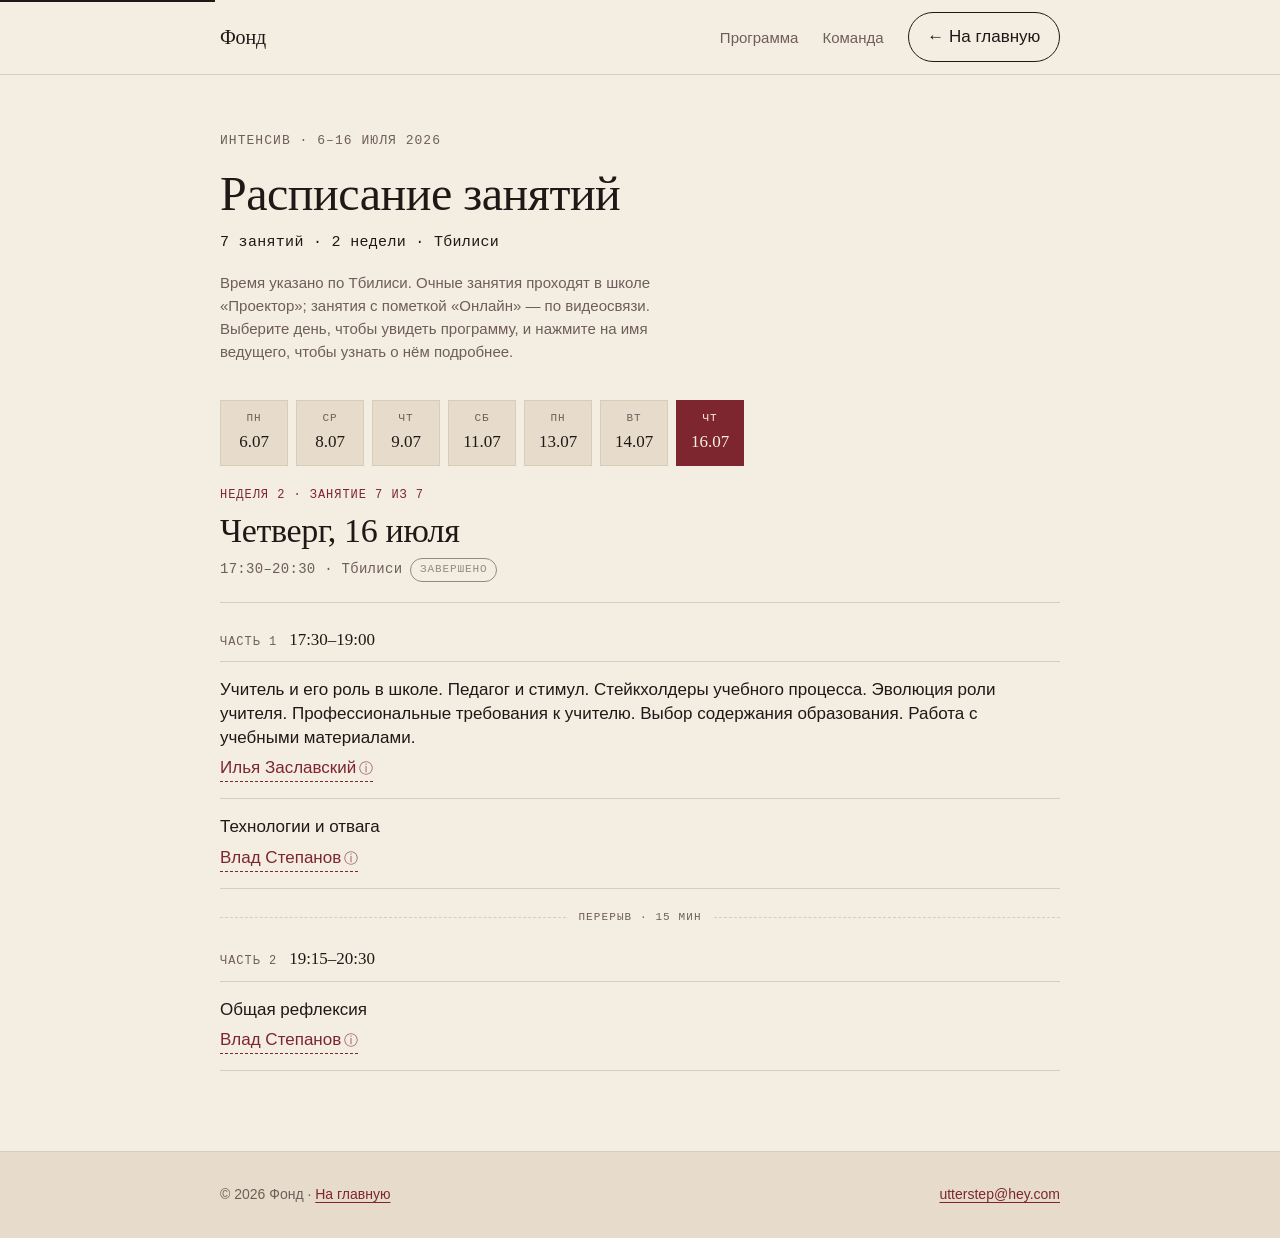
==== schedule/index.html @ 1852001b "Add /schedule route with mobile-friendly intensive timetable Adapts the source spreadsheet into a /s" ====
<!DOCTYPE html>
<html lang="ru">
<head>
  <meta charset="UTF-8">
  <meta name="viewport" content="width=device-width, initial-scale=1.0">
  <title>Расписание интенсива · Тбилиси · 2026</title>
  <meta name="description" content="Расписание методического интенсива для учителей: 7 занятий, 6–16 июля 2026, Тбилиси. Время по Тбилиси.">
  <meta name="robots" content="noindex, follow">
  <link rel="canonical" href="https://example.com/schedule/">

  <!-- Bump ?v=… when styles.css changes, to defeat browser cache -->
  <link rel="stylesheet" href="../styles.css?v=2026-06-05-1">

  <style>
    /* ---- Schedule page (scoped) ---- */
    .sched-hero {
      padding: clamp(2.25rem, 6vw, 3.5rem) 0 clamp(1.5rem, 4vw, 2rem);
    }
    .sched-hero__title {
      font-size: clamp(2rem, 1.5rem + 2vw, 3rem);
      line-height: 1.08;
      margin: 0.5rem 0 0.75rem;
    }
    .sched-hero__sub {
      font-family: var(--font-mono);
      font-size: 0.9375rem;
      letter-spacing: 0.02em;
      color: var(--ink);
      margin: 0 0 1rem;
    }
    .sched-hero__note {
      font-size: 0.9375rem;
      color: var(--ink-muted);
      max-width: 60ch;
      line-height: 1.55;
      margin: 0;
    }

    .schedule { padding-bottom: clamp(3rem, 8vw, 5rem); }

    /* Hidden radios drive the tabs/panels with zero JS */
    .day-radio {
      position: absolute;
      width: 1px; height: 1px;
      opacity: 0;
      pointer-events: none;
    }

    /* Day navigation (horizontally scrollable on mobile) */
    .day-nav {
      display: flex;
      gap: 0.5rem;
      overflow-x: auto;
      scroll-snap-type: x proximity;
      -webkit-overflow-scrolling: touch;
      padding: 0.25rem 0 1.25rem;
      margin: 0 calc(-1 * var(--side-pad));
      padding-left: var(--side-pad);
      padding-right: var(--side-pad);
      scrollbar-width: thin;
    }
    .day-tab {
      flex: 0 0 auto;
      scroll-snap-align: start;
      display: flex;
      flex-direction: column;
      align-items: center;
      gap: 0.1rem;
      min-width: 4.25rem;
      padding: 0.6rem 0.75rem;
      background: var(--bg-alt);
      border: 1px solid var(--rule);
      cursor: pointer;
      user-select: none;
      transition: background 0.15s ease, border-color 0.15s ease, color 0.15s ease;
    }
    .day-tab__dow {
      font-family: var(--font-mono);
      font-size: 0.6875rem;
      text-transform: uppercase;
      letter-spacing: 0.08em;
      color: var(--ink-muted);
    }
    .day-tab__date {
      font-family: var(--font-serif);
      font-size: 1.0625rem;
      font-weight: 500;
      color: var(--ink);
    }
    .day-tab:hover { border-color: var(--accent); }
    #day-0:checked ~ .day-nav .day-tab[for="day-0"],
    #day-1:checked ~ .day-nav .day-tab[for="day-1"],
    #day-2:checked ~ .day-nav .day-tab[for="day-2"],
    #day-3:checked ~ .day-nav .day-tab[for="day-3"],
    #day-4:checked ~ .day-nav .day-tab[for="day-4"],
    #day-5:checked ~ .day-nav .day-tab[for="day-5"],
    #day-6:checked ~ .day-nav .day-tab[for="day-6"] {
      background: var(--accent);
      border-color: var(--accent);
    }

    #day-0:checked ~ .day-nav .day-tab[for="day-0"] .day-tab__dow,
    #day-0:checked ~ .day-nav .day-tab[for="day-0"] .day-tab__date,
    #day-1:checked ~ .day-nav .day-tab[for="day-1"] .day-tab__dow,
    #day-1:checked ~ .day-nav .day-tab[for="day-1"] .day-tab__date,
    #day-2:checked ~ .day-nav .day-tab[for="day-2"] .day-tab__dow,
    #day-2:checked ~ .day-nav .day-tab[for="day-2"] .day-tab__date,
    #day-3:checked ~ .day-nav .day-tab[for="day-3"] .day-tab__dow,
    #day-3:checked ~ .day-nav .day-tab[for="day-3"] .day-tab__date,
    #day-4:checked ~ .day-nav .day-tab[for="day-4"] .day-tab__dow,
    #day-4:checked ~ .day-nav .day-tab[for="day-4"] .day-tab__date,
    #day-5:checked ~ .day-nav .day-tab[for="day-5"] .day-tab__dow,
    #day-5:checked ~ .day-nav .day-tab[for="day-5"] .day-tab__date,
    #day-6:checked ~ .day-nav .day-tab[for="day-6"] .day-tab__dow,
    #day-6:checked ~ .day-nav .day-tab[for="day-6"] .day-tab__date {
      color: var(--on-accent);
    }
    #day-0:focus-visible ~ .day-nav .day-tab[for="day-0"],
    #day-1:focus-visible ~ .day-nav .day-tab[for="day-1"],
    #day-2:focus-visible ~ .day-nav .day-tab[for="day-2"],
    #day-3:focus-visible ~ .day-nav .day-tab[for="day-3"],
    #day-4:focus-visible ~ .day-nav .day-tab[for="day-4"],
    #day-5:focus-visible ~ .day-nav .day-tab[for="day-5"],
    #day-6:focus-visible ~ .day-nav .day-tab[for="day-6"] {
      outline: 2px solid var(--accent);
      outline-offset: 2px;
    }

    /* Day panels */
    .day { display: none; }
    #day-0:checked ~ .day-panels .day[data-day="0"] { display: block; }
    #day-1:checked ~ .day-panels .day[data-day="1"] { display: block; }
    #day-2:checked ~ .day-panels .day[data-day="2"] { display: block; }
    #day-3:checked ~ .day-panels .day[data-day="3"] { display: block; }
    #day-4:checked ~ .day-panels .day[data-day="4"] { display: block; }
    #day-5:checked ~ .day-panels .day[data-day="5"] { display: block; }
    #day-6:checked ~ .day-panels .day[data-day="6"] { display: block; }

    .day__head {
      padding-bottom: 1.25rem;
      margin-bottom: 1.5rem;
      border-bottom: 1px solid var(--rule);
    }
    .day__kicker {
      font-family: var(--font-mono);
      font-size: 0.75rem;
      text-transform: uppercase;
      letter-spacing: 0.08em;
      color: var(--accent);
      margin: 0 0 0.4rem;
    }
    .day__title {
      font-size: clamp(1.5rem, 1.2rem + 1.4vw, 2.125rem);
      line-height: 1.15;
      margin: 0 0 0.5rem;
    }
    .day__window {
      font-family: var(--font-mono);
      font-size: 0.875rem;
      letter-spacing: 0.02em;
      color: var(--ink-muted);
      margin: 0;
      display: flex;
      align-items: center;
      flex-wrap: wrap;
      gap: 0.5rem;
    }
    .day__status {
      font-family: var(--font-mono);
      font-size: 0.6875rem;
      text-transform: uppercase;
      letter-spacing: 0.08em;
      padding: 0.15rem 0.55rem;
      border-radius: 999px;
      border: 1px solid currentColor;
    }
    .day__status.is-today { color: var(--accent); background: var(--accent-soft); border-color: transparent; }
    .day__status.is-upcoming { color: var(--ink-muted); }
    .day__status.is-past { color: var(--ink-muted); opacity: 0.7; }

    /* Pairs + sessions */
    .pair { margin: 0; }
    .pair__head {
      display: flex;
      align-items: baseline;
      gap: 0.75rem;
      margin: 0 0 0.5rem;
    }
    .pair__label {
      font-family: var(--font-mono);
      font-size: 0.75rem;
      text-transform: uppercase;
      letter-spacing: 0.08em;
      color: var(--ink-muted);
    }
    .pair__time {
      font-family: var(--font-serif);
      font-size: 1.0625rem;
      font-weight: 500;
      color: var(--ink);
    }
    .sessions {
      list-style: none;
      margin: 0;
      padding: 0;
      border-top: 1px solid var(--rule);
    }
    .session {
      margin: 0;
      padding: 1rem 0;
      border-bottom: 1px solid var(--rule);
    }
    .session__title {
      margin: 0 0 0.35rem;
      font-size: 1.0625rem;
      line-height: 1.4;
      color: var(--ink);
    }
    .session__by { margin: 0; }

    .tag {
      display: inline-block;
      vertical-align: middle;
      font-family: var(--font-mono);
      font-size: 0.625rem;
      text-transform: uppercase;
      letter-spacing: 0.08em;
      padding: 0.1rem 0.45rem;
      margin-left: 0.25rem;
      border-radius: 999px;
      white-space: nowrap;
    }
    .tag--online { background: var(--accent); color: var(--on-accent); }
    .tag--cont { background: var(--bg-deep); color: var(--ink); }

    .pair-break {
      display: flex;
      align-items: center;
      gap: 0.75rem;
      margin: 1.25rem 0;
      font-family: var(--font-mono);
      font-size: 0.6875rem;
      text-transform: uppercase;
      letter-spacing: 0.1em;
      color: var(--ink-muted);
    }
    .pair-break::before, .pair-break::after {
      content: "";
      flex: 1;
      border-top: 1px dashed var(--rule);
    }

    /* Speaker button -> popover */
    .speaker {
      font: inherit;
      background: none;
      border: 0;
      padding: 0;
      margin: 0;
      cursor: pointer;
      color: var(--accent);
      font-weight: 500;
      border-bottom: 1px dashed currentColor;
      transition: color 0.15s ease;
    }
    .speaker::after {
      content: "ⓘ";
      font-size: 0.8em;
      margin-left: 0.2em;
      opacity: 0.75;
      border: 0;
    }
    .speaker:hover, .speaker:focus-visible { color: var(--accent-hover); }

    /* Popover (native, works without JS) */
    .popover {
      width: min(92vw, 23rem);
      max-height: 80vh;
      overflow: auto;
      margin: auto;
      padding: 1.75rem 1.5rem 1.5rem;
      background: var(--bg);
      color: var(--ink);
      border: 1px solid var(--rule);
      box-shadow: 0 24px 64px rgba(31, 24, 22, 0.28);
    }
    .popover::backdrop {
      background: rgba(31, 24, 22, 0.45);
      -webkit-backdrop-filter: blur(2px);
      backdrop-filter: blur(2px);
    }
    .popover__close {
      position: absolute;
      top: 0.5rem;
      right: 0.6rem;
      background: none;
      border: 0;
      font-size: 1.5rem;
      line-height: 1;
      color: var(--ink-muted);
      cursor: pointer;
      padding: 0.25rem 0.4rem;
    }
    .popover__close:hover, .popover__close:focus-visible { color: var(--ink); }
    .popover { position: fixed; }
    .popover__name {
      font-family: var(--font-serif);
      font-size: 1.375rem;
      font-weight: 500;
      letter-spacing: -0.01em;
      margin: 0 0 0.25rem;
      padding-right: 1.5rem;
    }
    .popover__role {
      font-family: var(--font-mono);
      font-size: 0.6875rem;
      text-transform: uppercase;
      letter-spacing: 0.08em;
      color: var(--accent);
      margin: 0 0 0.75rem;
    }
    .popover__bio {
      font-size: 0.9375rem;
      line-height: 1.55;
      color: var(--ink-muted);
      margin: 0;
    }
    .popover__link { margin: 0.75rem 0 0; }

    @media (prefers-reduced-motion: no-preference) {
      .popover:popover-open { animation: pop-in 0.16s ease; }
      @keyframes pop-in { from { opacity: 0; transform: translateY(6px); } to { opacity: 1; transform: none; } }
    }

    @media (max-width: 720px) {
      .session__title { font-size: 1rem; }
    }
  </style>
</head>
<body>
  <a class="skip-link" href="#main">Перейти к содержанию</a>

  <header class="site-header" id="top">
    <div class="container site-header__inner">
      <!-- TODO: replace "Фонд" with the real fund name -->
      <a class="brand" href="../" aria-label="На главную">Фонд</a>
      <nav class="site-nav" aria-label="Навигация">
        <a class="site-nav__link" href="../#program">Программа</a>
        <a class="site-nav__link" href="../#team">Команда</a>
        <a class="btn btn--ghost" href="../">← На главную</a>
      </nav>
    </div>
  </header>

  <main id="main">
    <div class="container">
      <section class="sched-hero" aria-labelledby="sched-title">
        <p class="section-label">Интенсив · 6–16 июля 2026</p>
        <h1 class="sched-hero__title" id="sched-title">Расписание занятий</h1>
        <p class="sched-hero__sub">7 занятий · 2 недели · Тбилиси</p>
        <p class="sched-hero__note">
          Время указано по&nbsp;Тбилиси. Очные занятия проходят в&nbsp;школе «Проектор»;
          занятия с&nbsp;пометкой «Онлайн» — по&nbsp;видеосвязи. Выберите день, чтобы увидеть программу,
          и&nbsp;нажмите на&nbsp;имя ведущего, чтобы узнать о&nbsp;нём подробнее.
        </p>
      </section>

      <div class="schedule">
      <input class="day-radio" type="radio" name="day" id="day-0" checked>
      <input class="day-radio" type="radio" name="day" id="day-1">
      <input class="day-radio" type="radio" name="day" id="day-2">
      <input class="day-radio" type="radio" name="day" id="day-3">
      <input class="day-radio" type="radio" name="day" id="day-4">
      <input class="day-radio" type="radio" name="day" id="day-5">
      <input class="day-radio" type="radio" name="day" id="day-6">

        <nav class="day-nav" aria-label="Дни занятий">
        <label class="day-tab" for="day-0"><span class="day-tab__dow">Пн</span><span class="day-tab__date">6.07</span></label>
        <label class="day-tab" for="day-1"><span class="day-tab__dow">Ср</span><span class="day-tab__date">8.07</span></label>
        <label class="day-tab" for="day-2"><span class="day-tab__dow">Чт</span><span class="day-tab__date">9.07</span></label>
        <label class="day-tab" for="day-3"><span class="day-tab__dow">Сб</span><span class="day-tab__date">11.07</span></label>
        <label class="day-tab" for="day-4"><span class="day-tab__dow">Пн</span><span class="day-tab__date">13.07</span></label>
        <label class="day-tab" for="day-5"><span class="day-tab__dow">Вт</span><span class="day-tab__date">14.07</span></label>
        <label class="day-tab" for="day-6"><span class="day-tab__dow">Чт</span><span class="day-tab__date">16.07</span></label>
        </nav>

        <div class="day-panels">
    <article class="day" data-day="0" aria-labelledby="day-0-title">
      <header class="day__head">
        <p class="day__kicker">Неделя 1 · Занятие 1 из 7</p>
        <h2 class="day__title" id="day-0-title">Понедельник, 6 июля</h2>
        <p class="day__window">17:30–20:30 · Тбилиси <span class="day__status" hidden></span></p>
      </header>
      <div class="pair">
        <p class="pair__head"><span class="pair__label">Часть 1</span><span class="pair__time">17:30–19:00</span></p>
        <ul class="sessions">
          <li class="session">
            <p class="session__title">Вводное занятие. Цели курса, знакомство с участниками</p>
            <p class="session__by"><button class="speaker" type="button" popovertarget="spk-vlad" aria-label="Подробнее: Влад Степанов">Влад Степанов</button></p>
          </li>
          <li class="session">
            <p class="session__title">Школа как общественный институт. Роль школы в общественном устройстве. Краткая история школьного образования. Гуманистические и негуманистические подходы к организации образования.</p>
            <p class="session__by"><button class="speaker" type="button" popovertarget="spk-ilya" aria-label="Подробнее: Илья Заславский">Илья Заславский</button></p>
          </li>
        </ul>
      </div>
      <p class="pair-break"><span>Перерыв · 15 мин</span></p>
      <div class="pair">
        <p class="pair__head"><span class="pair__label">Часть 2</span><span class="pair__time">19:15–20:30</span></p>
        <ul class="sessions">
          <li class="session">
            <p class="session__title">Школа как общественный институт <span class="tag tag--cont">продолжение</span></p>
            <p class="session__by"><button class="speaker" type="button" popovertarget="spk-ilya" aria-label="Подробнее: Илья Заславский">Илья Заславский</button></p>
          </li>
          <li class="session">
            <p class="session__title">Оффлайн-общение, более плотное знакомство участников между собой</p>
            <p class="session__by"><button class="speaker" type="button" popovertarget="spk-anton" aria-label="Подробнее: Антон Захаров">Антон Захаров</button></p>
          </li>
        </ul>
      </div>
    </article>
    <article class="day" data-day="1" aria-labelledby="day-1-title">
      <header class="day__head">
        <p class="day__kicker">Неделя 1 · Занятие 2 из 7</p>
        <h2 class="day__title" id="day-1-title">Среда, 8 июля</h2>
        <p class="day__window">17:30–20:30 · Тбилиси <span class="day__status" hidden></span></p>
      </header>
      <div class="pair">
        <p class="pair__head"><span class="pair__label">Часть 1</span><span class="pair__time">17:30–19:00</span></p>
        <ul class="sessions">
          <li class="session">
            <p class="session__title">Математика. Исследование, часть 1 <span class="tag tag--online">Онлайн</span></p>
            <p class="session__by"><button class="speaker" type="button" popovertarget="spk-yura" aria-label="Подробнее: Юрий Подкопаев">Юрий Подкопаев</button></p>
          </li>
          <li class="session">
            <p class="session__title">Математика. Исследование, часть 2 <span class="tag tag--online">Онлайн</span></p>
            <p class="session__by"><button class="speaker" type="button" popovertarget="spk-yura" aria-label="Подробнее: Юрий Подкопаев">Юрий Подкопаев</button></p>
          </li>
        </ul>
      </div>
      <p class="pair-break"><span>Перерыв · 15 мин</span></p>
      <div class="pair">
        <p class="pair__head"><span class="pair__label">Часть 2</span><span class="pair__time">19:15–20:30</span></p>
        <ul class="sessions">
          <li class="session">
            <p class="session__title">Математика. Рефлексия и обсуждение <span class="tag tag--online">Онлайн</span></p>
            <p class="session__by"><button class="speaker" type="button" popovertarget="spk-yura" aria-label="Подробнее: Юрий Подкопаев">Юрий Подкопаев</button></p>
          </li>
        </ul>
      </div>
    </article>
    <article class="day" data-day="2" aria-labelledby="day-2-title">
      <header class="day__head">
        <p class="day__kicker">Неделя 1 · Занятие 3 из 7</p>
        <h2 class="day__title" id="day-2-title">Четверг, 9 июля</h2>
        <p class="day__window">17:30–20:30 · Тбилиси <span class="day__status" hidden></span></p>
      </header>
      <div class="pair">
        <p class="pair__head"><span class="pair__label">Часть 1</span><span class="pair__time">17:30–19:00</span></p>
        <ul class="sessions">
          <li class="session">
            <p class="session__title">Биология. Исследование</p>
            <p class="session__by"><button class="speaker" type="button" popovertarget="spk-anton" aria-label="Подробнее: Антон Захаров">Антон Захаров</button></p>
          </li>
        </ul>
      </div>
      <p class="pair-break"><span>Перерыв · 15 мин</span></p>
      <div class="pair">
        <p class="pair__head"><span class="pair__label">Часть 2</span><span class="pair__time">19:15–20:30</span></p>
        <ul class="sessions">
          <li class="session">
            <p class="session__title">Биология. Рефлексия и обсуждение</p>
            <p class="session__by"><button class="speaker" type="button" popovertarget="spk-anton" aria-label="Подробнее: Антон Захаров">Антон Захаров</button></p>
          </li>
        </ul>
      </div>
    </article>
    <article class="day" data-day="3" aria-labelledby="day-3-title">
      <header class="day__head">
        <p class="day__kicker">Неделя 1 · Занятие 4 из 7</p>
        <h2 class="day__title" id="day-3-title">Суббота, 11 июля</h2>
        <p class="day__window">12:30–15:00 · Тбилиси <span class="day__status" hidden></span></p>
      </header>
      <div class="pair">
        <p class="pair__head"><span class="pair__label">Часть 1</span><span class="pair__time">12:30–14:00</span></p>
        <ul class="sessions">
          <li class="session">
            <p class="session__title">Лингвистика. Исследование</p>
            <p class="session__by"><button class="speaker" type="button" popovertarget="spk-boris" aria-label="Подробнее: Борис Иомдин">Борис Иомдин</button></p>
          </li>
        </ul>
      </div>
      <p class="pair-break"><span>Перерыв · 15 мин</span></p>
      <div class="pair">
        <p class="pair__head"><span class="pair__label">Часть 2</span><span class="pair__time">14:15–15:00</span></p>
        <ul class="sessions">
          <li class="session">
            <p class="session__title">Лингвистика. Рефлексия и обсуждение</p>
            <p class="session__by"><button class="speaker" type="button" popovertarget="spk-boris" aria-label="Подробнее: Борис Иомдин">Борис Иомдин</button></p>
          </li>
        </ul>
      </div>
    </article>
    <article class="day" data-day="4" aria-labelledby="day-4-title">
      <header class="day__head">
        <p class="day__kicker">Неделя 2 · Занятие 5 из 7</p>
        <h2 class="day__title" id="day-4-title">Понедельник, 13 июля</h2>
        <p class="day__window">17:30–20:30 · Тбилиси <span class="day__status" hidden></span></p>
      </header>
      <div class="pair">
        <p class="pair__head"><span class="pair__label">Часть 1</span><span class="pair__time">17:30–19:00</span></p>
        <ul class="sessions">
          <li class="session">
            <p class="session__title">Ученик как субъект учебного процесса. Субъект-субъектный подход к обучению. Современные вызовы школьного образования. Учебная деятельность.</p>
            <p class="session__by"><button class="speaker" type="button" popovertarget="spk-ilya" aria-label="Подробнее: Илья Заславский">Илья Заславский</button></p>
          </li>
          <li class="session">
            <p class="session__title">Психологический аспект организации исследовательской деятельности. Психологические особенности учащихся 8–12 лет</p>
            <p class="session__by"><button class="speaker" type="button" popovertarget="spk-anton" aria-label="Подробнее: Антон Захаров">Антон Захаров</button></p>
          </li>
        </ul>
      </div>
      <p class="pair-break"><span>Перерыв · 15 мин</span></p>
      <div class="pair">
        <p class="pair__head"><span class="pair__label">Часть 2</span><span class="pair__time">19:15–20:30</span></p>
        <ul class="sessions">
          <li class="session">
            <p class="session__title">Психологический аспект исследовательской деятельности <span class="tag tag--cont">продолжение</span></p>
            <p class="session__by"><button class="speaker" type="button" popovertarget="spk-anton" aria-label="Подробнее: Антон Захаров">Антон Захаров</button></p>
          </li>
        </ul>
      </div>
    </article>
    <article class="day" data-day="5" aria-labelledby="day-5-title">
      <header class="day__head">
        <p class="day__kicker">Неделя 2 · Занятие 6 из 7</p>
        <h2 class="day__title" id="day-5-title">Вторник, 14 июля</h2>
        <p class="day__window">17:30–20:30 · Тбилиси <span class="day__status" hidden></span></p>
      </header>
      <div class="pair">
        <p class="pair__head"><span class="pair__label">Часть 1</span><span class="pair__time">17:30–19:00</span></p>
        <ul class="sessions">
          <li class="session">
            <p class="session__title">Исследовательские математические задачи (и не только) <span class="tag tag--online">Онлайн</span></p>
            <p class="session__by"><button class="speaker" type="button" popovertarget="spk-yura" aria-label="Подробнее: Юрий Подкопаев">Юрий Подкопаев</button></p>
          </li>
        </ul>
      </div>
      <p class="pair-break"><span>Перерыв · 15 мин</span></p>
      <div class="pair">
        <p class="pair__head"><span class="pair__label">Часть 2</span><span class="pair__time">19:15–20:30</span></p>
        <ul class="sessions">
          <li class="session">
            <p class="session__title">Исследовательские математические задачи <span class="tag tag--online">Онлайн</span><span class="tag tag--cont">продолжение</span></p>
            <p class="session__by"><button class="speaker" type="button" popovertarget="spk-yura" aria-label="Подробнее: Юрий Подкопаев">Юрий Подкопаев</button></p>
          </li>
        </ul>
      </div>
    </article>
    <article class="day" data-day="6" aria-labelledby="day-6-title">
      <header class="day__head">
        <p class="day__kicker">Неделя 2 · Занятие 7 из 7</p>
        <h2 class="day__title" id="day-6-title">Четверг, 16 июля</h2>
        <p class="day__window">17:30–20:30 · Тбилиси <span class="day__status" hidden></span></p>
      </header>
      <div class="pair">
        <p class="pair__head"><span class="pair__label">Часть 1</span><span class="pair__time">17:30–19:00</span></p>
        <ul class="sessions">
          <li class="session">
            <p class="session__title">Учитель и его роль в школе. Педагог и стимул. Стейкхолдеры учебного процесса. Эволюция роли учителя. Профессиональные требования к учителю. Выбор содержания образования. Работа с учебными материалами.</p>
            <p class="session__by"><button class="speaker" type="button" popovertarget="spk-ilya" aria-label="Подробнее: Илья Заславский">Илья Заславский</button></p>
          </li>
          <li class="session">
            <p class="session__title">Технологии и отвага</p>
            <p class="session__by"><button class="speaker" type="button" popovertarget="spk-vlad" aria-label="Подробнее: Влад Степанов">Влад Степанов</button></p>
          </li>
        </ul>
      </div>
      <p class="pair-break"><span>Перерыв · 15 мин</span></p>
      <div class="pair">
        <p class="pair__head"><span class="pair__label">Часть 2</span><span class="pair__time">19:15–20:30</span></p>
        <ul class="sessions">
          <li class="session">
            <p class="session__title">Общая рефлексия</p>
            <p class="session__by"><button class="speaker" type="button" popovertarget="spk-vlad" aria-label="Подробнее: Влад Степанов">Влад Степанов</button></p>
          </li>
        </ul>
      </div>
    </article>
        </div>
      </div>
    </div>
  </main>

  <!-- Speaker popovers -->
    <div id="spk-vlad" class="popover" popover>
      <button class="popover__close" type="button" popovertarget="spk-vlad" popovertargetaction="hide" aria-label="Закрыть">×</button>
      <p class="popover__name">Влад Степанов</p>
        <p class="popover__role">Руководитель фонда</p>
      <p class="popover__bio">Бывший руководитель «Информатики» от Яндекса, CEO Gradarius. 13+&nbsp;лет в&nbsp;EdTech на&nbsp;рынках России, СНГ и&nbsp;США.</p>
        <p class="popover__link"><a class="link" href="https://www.linkedin.com/in/utterstep/" target="_blank" rel="noopener">LinkedIn ↗</a></p>
    </div>
    <div id="spk-ilya" class="popover" popover>
      <button class="popover__close" type="button" popovertarget="spk-ilya" popovertargetaction="hide" aria-label="Закрыть">×</button>
      <p class="popover__name">Илья Заславский</p>
        <p class="popover__role">История · геймификация</p>
      <p class="popover__bio">Учитель истории, специалист по&nbsp;геймификации. В&nbsp;прошлом — эксперт по&nbsp;геймификации образования Института образования НИУ&nbsp;ВШЭ.</p>
    </div>
    <div id="spk-anton" class="popover" popover>
      <button class="popover__close" type="button" popovertarget="spk-anton" popovertargetaction="hide" aria-label="Закрыть">×</button>
      <p class="popover__name">Антон Захаров</p>
        <p class="popover__role">Биология · «Проектор»</p>
      <p class="popover__bio">Академический директор <a class="link" href="https://www.projector-school.ge/" target="_blank" rel="noopener">школы «Проектор»</a>. Физиолог поведения, популяризатор науки.</p>
    </div>
    <div id="spk-boris" class="popover" popover>
      <button class="popover__close" type="button" popovertarget="spk-boris" popovertargetaction="hide" aria-label="Закрыть">×</button>
      <p class="popover__name">Борис Иомдин</p>
        <p class="popover__role">Лингвистика</p>
      <p class="popover__bio">Лингвист. Автор курсов для детей и&nbsp;взрослых. Соавтор словарей, научных и&nbsp;популярных книг о&nbsp;языке и&nbsp;бестселлера «<span class="nowrap">36 подсвечников</span>. Шарады, шляпа и&nbsp;другие игры со&nbsp;словами».</p>
    </div>
    <div id="spk-yura" class="popover" popover>
      <button class="popover__close" type="button" popovertarget="spk-yura" popovertargetaction="hide" aria-label="Закрыть">×</button>
      <p class="popover__name">Юрий Подкопаев</p>
        <p class="popover__role">Математика</p>
      <p class="popover__bio">Автор и&nbsp;ведущий курсов по&nbsp;математике. Ранее — заместитель директора «Новой школы», лидер STEM-кафедры школы «Диалог».</p>
    </div>

  <footer class="site-footer">
    <div class="container site-footer__inner">
      <!-- TODO: replace "Фонд" with the real fund name -->
      <p>© 2026 Фонд · <a class="link" href="../">На главную</a></p>
      <p><a class="link" href="mailto:utterstep@hey.com">utterstep@hey.com</a></p>
    </div>
  </footer>

  <script>
    (function () {
      var DAYS = [
      { idx: 0, iso: "2026-07-06" },
      { idx: 1, iso: "2026-07-08" },
      { idx: 2, iso: "2026-07-09" },
      { idx: 3, iso: "2026-07-11" },
      { idx: 4, iso: "2026-07-13" },
      { idx: 5, iso: "2026-07-14" },
      { idx: 6, iso: "2026-07-16" }
      ];
      function todayISO() {
        var d = new Date();
        var p = function (n) { return (n < 10 ? "0" : "") + n; };
        return d.getFullYear() + "-" + p(d.getMonth() + 1) + "-" + p(d.getDate());
      }
      var today = todayISO();

      // Focus the current day, the next upcoming one, or (after the programme) the last.
      var focus = null;
      for (var i = 0; i < DAYS.length; i++) {
        if (DAYS[i].iso >= today) { focus = DAYS[i]; break; }
      }
      if (!focus) focus = DAYS[DAYS.length - 1];

      var radio = document.getElementById("day-" + focus.idx);
      if (radio) radio.checked = true;

      // Per-day status badge.
      DAYS.forEach(function (dd) {
        var panel = document.querySelector('.day[data-day="' + dd.idx + '"]');
        if (!panel) return;
        var badge = panel.querySelector(".day__status");
        if (!badge) return;
        var label, cls;
        if (dd.iso === today) { label = "Сегодня"; cls = "is-today"; }
        else if (dd.iso < today) { label = "Завершено"; cls = "is-past"; }
        else { label = "Скоро"; cls = "is-upcoming"; }
        badge.textContent = label;
        badge.className = "day__status " + cls;
        badge.hidden = false;
      });

      // Bring the active tab into view inside the horizontal scroller.
      var tab = document.querySelector('.day-tab[for="day-' + focus.idx + '"]');
      if (tab && tab.scrollIntoView) {
        try { tab.scrollIntoView({ inline: "center", block: "nearest" }); } catch (e) {}
      }
    })();
  </script>
</body>
</html>
---- styles.css ----
:root {
  --bg: #f4ede2;
  --bg-alt: #e7dccb;
  --bg-deep: #d4c2a4;
  --ink: #1f1816;
  --ink-muted: #6e5e5a;
  --accent: #7d2630;
  --accent-hover: #5d1923;
  --accent-soft: #ecd5c2;
  --rule: #d8cdb8;
  --shadow: 0 1px 0 rgba(31, 24, 22, 0.06);
  --on-accent: #f7efe1;
  --max-width: 920px;
  --side-pad: clamp(1.25rem, 5vw, 2.5rem);
  --radius: 0;

  --font-serif: "Charter", "Iowan Old Style", "Georgia", "Noto Serif", serif;
  --font-sans: -apple-system, BlinkMacSystemFont, "Segoe UI", "Inter", "Helvetica Neue", Arial, sans-serif;
  --font-mono: ui-monospace, "SF Mono", "JetBrains Mono", Menlo, Consolas, monospace;
}

*,
*::before,
*::after { box-sizing: border-box; }

html { -webkit-text-size-adjust: 100%; }

body {
  margin: 0;
  background: var(--bg);
  color: var(--ink);
  font-family: var(--font-sans);
  font-size: clamp(1rem, 0.95rem + 0.2vw, 1.0625rem);
  line-height: 1.55;
  -webkit-font-smoothing: antialiased;
  text-rendering: optimizeLegibility;
}

img, svg { max-width: 100%; display: block; }

a { color: inherit; }

h1, h2, h3 {
  font-family: var(--font-serif);
  font-weight: 500;
  letter-spacing: -0.01em;
  margin: 0;
  color: var(--ink);
}

p { margin: 0 0 1em; }
p:last-child { margin-bottom: 0; }

ul, ol { margin: 0 0 1em; padding-left: 1.25em; }
li { margin-bottom: 0.4em; }

strong { font-weight: 600; color: var(--ink); }

/* Skip link */
.skip-link {
  position: absolute;
  top: -40px;
  left: 0;
  background: var(--ink);
  color: var(--bg);
  padding: 0.5rem 1rem;
  text-decoration: none;
  z-index: 100;
}
.skip-link:focus { top: 0; }

/* Container */
.container {
  max-width: var(--max-width);
  margin: 0 auto;
  padding-left: var(--side-pad);
  padding-right: var(--side-pad);
}

/* Header */
.site-header {
  position: sticky;
  top: 0;
  z-index: 10;
  background: var(--bg);
  border-bottom: 1px solid var(--rule);
  backdrop-filter: saturate(180%) blur(8px);
  -webkit-backdrop-filter: saturate(180%) blur(8px);
}

.site-header__inner {
  display: flex;
  align-items: center;
  justify-content: space-between;
  gap: 1.5rem;
  min-height: 64px;
  padding-top: 0.75rem;
  padding-bottom: 0.75rem;
}

.brand {
  font-family: var(--font-serif);
  font-size: 1.25rem;
  font-weight: 500;
  letter-spacing: -0.01em;
  text-decoration: none;
  color: var(--ink);
}

.site-nav {
  display: flex;
  align-items: center;
  gap: 1.5rem;
}

.site-nav__link {
  text-decoration: none;
  color: var(--ink-muted);
  font-size: 0.9375rem;
  transition: color 0.15s ease;
}
.site-nav__link:hover,
.site-nav__link:focus-visible { color: var(--ink); }

.site-nav__cta { margin-left: 0.5rem; }

/* Buttons */
.btn {
  display: inline-flex;
  align-items: center;
  justify-content: center;
  gap: 0.4em;
  padding: 0.65em 1.1em;
  font: inherit;
  font-weight: 500;
  text-decoration: none;
  border: 1px solid transparent;
  border-radius: 999px;
  cursor: pointer;
  transition: background 0.15s ease, color 0.15s ease, border-color 0.15s ease, transform 0.05s ease;
  white-space: nowrap;
}
.btn:active { transform: translateY(1px); }

.btn--primary {
  background: var(--accent);
  color: var(--on-accent);
  border-color: var(--accent);
}
.btn--primary:hover,
.btn--primary:focus-visible {
  background: var(--accent-hover);
  border-color: var(--accent-hover);
  color: #fff;
}

.btn--ghost {
  background: transparent;
  color: var(--ink);
  border-color: var(--ink);
}
.btn--ghost:hover,
.btn--ghost:focus-visible {
  background: var(--ink);
  color: var(--bg);
}

.btn--lg {
  padding: 0.8em 1.4em;
  font-size: 1rem;
}
.btn--xl {
  padding: 1em 1.8em;
  font-size: 1.0625rem;
}

/* Focus ring */
a:focus-visible,
button:focus-visible,
summary:focus-visible {
  outline: 2px solid var(--accent);
  outline-offset: 3px;
  border-radius: 2px;
}
.btn:focus-visible { outline-offset: 3px; }

/* Hero */
.hero {
  padding: clamp(3rem, 8vw, 6rem) 0 clamp(3rem, 7vw, 5rem);
  border-bottom: 1px solid var(--rule);
}

.hero__eyebrow {
  font-family: var(--font-mono);
  font-size: 0.8125rem;
  text-transform: uppercase;
  letter-spacing: 0.08em;
  color: var(--ink-muted);
  margin-bottom: 1.5rem;
}

.hero__title {
  font-size: clamp(2.25rem, 5.5vw, 4rem);
  line-height: 1.05;
  margin-bottom: 1.5rem;
  max-width: 18ch;
  text-wrap: balance;
}

.hero__lead {
  font-size: clamp(1.0625rem, 1rem + 0.4vw, 1.1875rem);
  line-height: 1.55;
  max-width: 56ch;
  margin-bottom: 1rem;
}
.hero__lead--muted { color: var(--ink-muted); }

.hero__actions {
  display: flex;
  flex-wrap: wrap;
  gap: 0.75rem;
  margin: 2rem 0 2.5rem;
}

.hero__badges {
  list-style: none;
  padding: 0;
  margin: 2rem 0 0;
  display: grid;
  grid-template-columns: repeat(auto-fit, minmax(230px, 1fr));
  gap: 0.75rem;
}
.hero__badges li {
  margin: 0;
  padding: 1rem 1.15rem 1.15rem;
  background: var(--bg-alt);
  border: 1px solid var(--rule);
  font-size: 1.0625rem;
  line-height: 1.4;
  color: var(--ink);
}
.badge-label {
  display: block;
  font-family: var(--font-mono);
  text-transform: uppercase;
  letter-spacing: 0.08em;
  font-size: 0.75rem;
  color: var(--accent);
  margin-bottom: 0.4rem;
}

/* Sections */
.section {
  padding: clamp(3.5rem, 8vw, 5.5rem) 0;
  border-bottom: 1px solid var(--rule);
}
.section--alt { background: var(--bg-alt); }
.section--part-intro {
  background: var(--bg-deep);
  padding-top: clamp(3rem, 7vw, 4.5rem);
  padding-bottom: clamp(2.5rem, 6vw, 4rem);
}
.section--part-intro .section-label {
  color: var(--accent);
  font-size: 0.875rem;
}
.section--part-intro .section-title {
  font-size: clamp(2rem, 1.6rem + 1.8vw, 3rem);
}

.section-label {
  font-family: var(--font-mono);
  font-size: 0.8125rem;
  text-transform: uppercase;
  letter-spacing: 0.08em;
  color: var(--ink-muted);
  margin-bottom: 1rem;
}

.section-title {
  font-size: clamp(1.75rem, 1.4rem + 1.6vw, 2.625rem);
  line-height: 1.15;
  margin-bottom: 1.25rem;
  max-width: 22ch;
}

.section-lead {
  font-size: clamp(1.0625rem, 1rem + 0.3vw, 1.1875rem);
  color: var(--ink);
  max-width: 56ch;
  margin-bottom: 2rem;
}

.paragraph-lead {
  font-weight: 500;
  margin-top: 1.5rem;
}

.section-subhead {
  font-family: var(--font-serif);
  font-size: clamp(1.25rem, 1.1rem + 0.6vw, 1.5rem);
  font-weight: 500;
  letter-spacing: -0.01em;
  line-height: 1.25;
  margin: 2.25rem 0 1rem;
  color: var(--ink);
}

.nowrap { white-space: nowrap; }

/* Stats strip */
.stats {
  display: grid;
  grid-template-columns: repeat(auto-fit, minmax(140px, 1fr));
  gap: 1.25rem;
  margin: 2rem 0 0;
  padding: 1.5rem 0;
  border-top: 1px solid var(--rule);
  border-bottom: 1px solid var(--rule);
}
.stat {
  display: flex;
  flex-direction: column;
  gap: 0.15rem;
}
.stat__label {
  font-family: var(--font-mono);
  font-size: 0.75rem;
  text-transform: uppercase;
  letter-spacing: 0.08em;
  color: var(--ink-muted);
  margin: 0;
  order: 1;
}
.stat__num {
  font-family: var(--font-serif);
  font-size: clamp(1.875rem, 1.5rem + 1.4vw, 2.75rem);
  font-weight: 500;
  line-height: 1;
  letter-spacing: -0.02em;
  color: var(--ink);
  margin: 0.25rem 0 0;
  order: 2;
}
.stat__unit {
  font-size: 0.875rem;
  color: var(--ink-muted);
  margin: 0;
  order: 3;
}

/* Timeline (program phases) */
.timeline {
  margin: 2.5rem 0 0;
}
.timeline__item {
  display: grid;
  grid-template-columns: 9rem 1.75rem 1fr;
  grid-template-areas: "date marker content";
  padding-bottom: 2.5rem;
}
.timeline__item:last-child { padding-bottom: 0; }

.timeline__date {
  grid-area: date;
  text-align: right;
  padding: 0.3rem 1rem 0 0;
  font-family: var(--font-mono);
  font-size: 0.8125rem;
  text-transform: uppercase;
  letter-spacing: 0.06em;
  color: var(--ink-muted);
  line-height: 1.4;
  margin: 0;
}

.timeline__marker {
  grid-area: marker;
  position: relative;
}
.timeline__marker::before {
  content: "";
  position: absolute;
  left: 50%;
  top: 0.55rem;
  width: 12px;
  height: 12px;
  background: var(--accent);
  border-radius: 50%;
  transform: translateX(-50%);
  z-index: 1;
}
.timeline__marker::after {
  content: "";
  position: absolute;
  left: 50%;
  top: 1.6rem;
  bottom: -2.5rem;
  width: 2px;
  background: var(--accent);
  transform: translateX(-50%);
}
.timeline__item:last-child .timeline__marker::after { display: none; }

.timeline__content {
  grid-area: content;
  padding-left: 1.25rem;
}
.timeline__title {
  font-family: var(--font-serif);
  font-size: 1.375rem;
  font-weight: 500;
  letter-spacing: -0.01em;
  margin: 0 0 0.35rem;
  color: var(--ink);
}
.timeline__tag {
  font-family: var(--font-mono);
  font-size: 0.75rem;
  text-transform: uppercase;
  letter-spacing: 0.08em;
  color: var(--accent);
  margin: 0 0 0.75rem;
}
.timeline__desc {
  color: var(--ink-muted);
  line-height: 1.55;
  max-width: 56ch;
  margin: 0;
}

.timeline-note {
  margin: 1.5rem 0 0;
  padding: 1.15rem 1.4rem;
  font-size: 0.9375rem;
  color: var(--ink-muted);
  background: var(--bg-alt);
  border-left: 3px solid var(--accent);
  line-height: 1.55;
}
.timeline-note p { margin: 0; }
.timeline-note p + p { margin-top: 1em; }
.timeline-note strong { color: var(--ink); }

@media (max-width: 720px) {
  .timeline__item {
    grid-template-columns: 1.75rem 1fr;
    grid-template-areas:
      "marker date"
      "marker content";
    column-gap: 0;
  }
  .timeline__date {
    text-align: left;
    padding: 0 0 0.5rem 0;
  }
  .timeline__content { padding-left: 0.5rem; }
  .timeline__date br { display: none; }
}

/* Format facts strip (lessons.html) */
.format-facts {
  display: grid;
  grid-template-columns: repeat(auto-fit, minmax(200px, 1fr));
  gap: 1rem;
  margin: 1.5rem 0 1.5rem;
  padding: 0;
}
.format-facts__tile {
  padding: 1.25rem 1.25rem 1.35rem;
  background: var(--bg);
  border: 1px solid var(--rule);
  display: flex;
  flex-direction: column;
  gap: 0.35rem;
  margin: 0;
}
.section--alt .format-facts__tile { background: var(--bg); }
.format-facts__label {
  font-family: var(--font-mono);
  font-size: 0.75rem;
  text-transform: uppercase;
  letter-spacing: 0.08em;
  color: var(--accent);
  margin: 0;
}
.format-facts__value {
  font-family: var(--font-serif);
  font-size: clamp(1.25rem, 1.05rem + 0.6vw, 1.5rem);
  font-weight: 500;
  letter-spacing: -0.01em;
  line-height: 1.1;
  color: var(--ink);
  margin: 0;
}
.format-facts__note {
  font-size: 0.875rem;
  color: var(--ink-muted);
  line-height: 1.4;
  margin: 0;
}

/* Cards */
.cards {
  display: grid;
  gap: 1.25rem;
  grid-template-columns: repeat(auto-fit, minmax(280px, 1fr));
  margin-top: 1rem;
}

.card {
  background: var(--bg);
  border: 1px solid var(--rule);
  padding: 1.75rem;
  box-shadow: var(--shadow);
}
.section--alt .card { background: var(--bg); }

.card__tag {
  font-family: var(--font-mono);
  font-size: 0.75rem;
  text-transform: uppercase;
  letter-spacing: 0.08em;
  color: var(--accent);
  margin-bottom: 0.75rem;
}
.card__title {
  font-size: 1.375rem;
  margin-bottom: 0.75rem;
}

/* Exchange / two-column */
.exchange {
  display: grid;
  gap: 1.25rem;
  grid-template-columns: repeat(auto-fit, minmax(280px, 1fr));
  margin-top: 1rem;
}

.exchange__col {
  background: var(--bg);
  border: 1px solid var(--rule);
  padding: 1.75rem;
}
.exchange__col--accent {
  background: var(--accent-soft);
  border-color: color-mix(in srgb, var(--accent) 25%, transparent);
}

.exchange__heading {
  font-family: var(--font-mono);
  text-transform: uppercase;
  letter-spacing: 0.08em;
  font-size: 0.8125rem;
  font-weight: 600;
  margin-bottom: 1rem;
  color: var(--ink-muted);
}
.exchange__col--accent .exchange__heading { color: var(--accent); }

.exchange__list {
  list-style: none;
  padding: 0;
  margin: 0;
}
.exchange__list li {
  padding: 0.6rem 0;
  border-top: 1px solid var(--rule);
  font-size: 1rem;
  line-height: 1.5;
}
.exchange__list li:first-child { border-top: 0; padding-top: 0; }
.exchange__list li:last-child { padding-bottom: 0; }
.exchange__col--accent .exchange__list li {
  border-top-color: color-mix(in srgb, var(--accent) 18%, transparent);
}

/* Callout */
.callout {
  display: block;
  border-left: 3px solid var(--accent);
  padding: 0.5rem 0 0.5rem 1.25rem;
  margin: 0 0 1.5rem;
  font-size: 1.125rem;
  color: var(--ink);
}

/* Hero distinguishing block */
.hero-distinct {
  margin: 1.5rem 0 2rem;
  padding: 1.25rem 1.5rem;
  border-left: 3px solid var(--accent);
  background: var(--accent-soft);
  max-width: 60ch;
}
.hero-distinct__label {
  font-family: var(--font-mono);
  font-size: 0.75rem;
  text-transform: uppercase;
  letter-spacing: 0.08em;
  color: var(--accent);
  margin-bottom: 0.5rem;
}
.hero-distinct__body {
  font-size: 1.0625rem;
  line-height: 1.55;
  margin: 0;
  color: var(--ink);
}

/* Key distinction block (in §03) */
.key-distinction {
  margin: 1rem 0 2rem;
  padding: 1.75rem 2rem;
  background: var(--accent);
  color: var(--on-accent);
  border-radius: 0;
}
.key-distinction__label {
  font-family: var(--font-mono);
  font-size: 0.75rem;
  text-transform: uppercase;
  letter-spacing: 0.08em;
  color: color-mix(in srgb, var(--on-accent) 75%, transparent);
  margin-bottom: 0.75rem;
}
.key-distinction__body {
  font-size: clamp(1.0625rem, 1rem + 0.3vw, 1.1875rem);
  line-height: 1.5;
  margin: 0;
  color: var(--on-accent);
}
.key-distinction strong { color: #fff; }

/* Topic / criteria lists */
.topics {
  list-style: none;
  padding: 0;
  margin: 1rem 0 0;
}
.topics li {
  padding: 0.75rem 0;
  border-top: 1px solid var(--rule);
  font-size: 1rem;
  line-height: 1.5;
}
.topics li:last-child { border-bottom: 1px solid var(--rule); }

.modules-intro {
  margin: 1rem 0 1.5rem;
  padding: 1.25rem 1.5rem;
  background: var(--accent-soft);
  border-left: 3px solid var(--accent);
}
.modules-intro__label {
  font-family: var(--font-mono);
  font-size: 0.75rem;
  text-transform: uppercase;
  letter-spacing: 0.08em;
  color: var(--accent);
  margin: 0 0 0.5rem;
}
.modules-intro__body {
  font-size: 1.0625rem;
  line-height: 1.55;
  margin: 0;
  color: var(--ink);
}

.modules {
  list-style: none;
  counter-reset: module;
  padding: 0;
  margin: 1.5rem 0 0;
  border-top: 1px solid var(--rule);
}
.modules > li {
  counter-increment: module;
  display: grid;
  grid-template-columns: 3rem 1fr;
  gap: 1.25rem;
  padding: 1.25rem 0;
  border-bottom: 1px solid var(--rule);
  margin: 0;
  align-items: baseline;
}
.modules > li::before {
  content: counter(module, decimal-leading-zero);
  font-family: var(--font-mono);
  font-size: 0.875rem;
  color: var(--accent);
  letter-spacing: 0.04em;
  align-self: start;
  padding-top: 0.25rem;
}
.module__title {
  grid-column: 2;
  display: block;
  font-family: var(--font-serif);
  font-size: 1.125rem;
  font-weight: 500;
  letter-spacing: -0.01em;
  color: var(--ink);
  margin-bottom: 0.35rem;
}
.module__desc {
  grid-column: 2;
  display: block;
  color: var(--ink-muted);
  line-height: 1.5;
}

.outcomes {
  list-style: none;
  padding: 0;
  margin: 1.5rem 0 0;
  border-top: 1px solid var(--rule);
}
.outcomes > li {
  position: relative;
  padding: 1rem 0 1rem 2.25rem;
  border-bottom: 1px solid var(--rule);
  margin: 0;
  font-size: 1.0625rem;
  line-height: 1.5;
}
.outcomes > li::before {
  content: "→";
  position: absolute;
  left: 0;
  top: 1rem;
  font-family: var(--font-mono);
  color: var(--accent);
  font-size: 1.125rem;
}
.criteria {
  counter-reset: criterion;
  list-style: none;
  padding: 0;
  margin: 0;
}
.criteria li {
  counter-increment: criterion;
  position: relative;
  padding: 1rem 0 1rem 3rem;
  border-top: 1px solid var(--rule);
  font-size: 1rem;
  line-height: 1.55;
}
.criteria li::before {
  content: counter(criterion, decimal-leading-zero);
  position: absolute;
  left: 0;
  top: 1rem;
  font-family: var(--font-mono);
  font-size: 0.875rem;
  color: var(--accent);
  letter-spacing: 0.04em;
}
.criteria li:last-child { border-bottom: 1px solid var(--rule); }

/* Team */
.team {
  display: grid;
  gap: 1.25rem;
  grid-template-columns: repeat(auto-fit, minmax(260px, 1fr));
  margin-top: 1rem;
}
.team-card {
  padding: 1.5rem;
  border: 1px solid var(--rule);
  background: var(--bg);
}
.section--alt .team-card { background: var(--bg); }
.team-card__name {
  font-size: 1.25rem;
  margin-bottom: 0.25rem;
}
.team-card__link {
  color: inherit;
  text-decoration: none;
  border-bottom: 1px solid transparent;
  transition: border-color 0.15s ease;
}
.team-card__link:hover,
.team-card__link:focus-visible { border-bottom-color: var(--accent); }
.team-card__role {
  font-family: var(--font-mono);
  text-transform: uppercase;
  letter-spacing: 0.08em;
  font-size: 0.75rem;
  color: var(--accent);
  margin-bottom: 0.75rem;
}
.team-card__bio {
  font-size: 0.9375rem;
  color: var(--ink-muted);
  line-height: 1.5;
}

.team-note {
  margin-top: 1.5rem;
  font-family: var(--font-mono);
  font-size: 0.8125rem;
  color: var(--ink-muted);
  text-transform: uppercase;
  letter-spacing: 0.06em;
}

/* Facts list */
.facts {
  margin: 1.5rem 0 0;
  display: grid;
  gap: 0;
  border-top: 1px solid var(--rule);
}
.facts__row {
  display: grid;
  grid-template-columns: 1fr 2fr;
  gap: 1rem;
  padding: 1rem 0;
  border-bottom: 1px solid var(--rule);
  margin: 0;
}
.facts dt {
  font-family: var(--font-mono);
  text-transform: uppercase;
  letter-spacing: 0.06em;
  font-size: 0.8125rem;
  color: var(--ink-muted);
}
.facts dd {
  margin: 0;
  font-size: 1rem;
}

/* FAQ */
.faq { margin-top: 1rem; border-top: 1px solid var(--rule); }
.faq__item {
  border-bottom: 1px solid var(--rule);
}
.faq__item summary {
  list-style: none;
  cursor: pointer;
  padding: 1.25rem 2.5rem 1.25rem 0;
  font-family: var(--font-serif);
  font-size: 1.125rem;
  line-height: 1.4;
  position: relative;
  color: var(--ink);
  font-weight: 500;
}
.faq__item summary::-webkit-details-marker { display: none; }
.faq__item summary::after {
  content: "+";
  position: absolute;
  right: 0.25rem;
  top: 50%;
  transform: translateY(-50%);
  font-family: var(--font-mono);
  font-size: 1.25rem;
  color: var(--accent);
  transition: transform 0.2s ease;
}
.faq__item[open] summary::after {
  content: "−";
}
.faq__item p {
  padding: 0 2.5rem 1.25rem 0;
  color: var(--ink-muted);
  line-height: 1.6;
  max-width: 64ch;
}

/* Apply section */
.section--apply {
  background: var(--accent);
  color: var(--on-accent);
  border-bottom: 0;
}
.section--apply .section-label { color: color-mix(in srgb, var(--on-accent) 70%, transparent); }
.section--apply .section-title { color: var(--on-accent); }
.section--apply .section-lead { color: color-mix(in srgb, var(--on-accent) 85%, transparent); }
.apply__actions { margin: 2rem 0 1.5rem; }
.section--apply .btn--primary {
  background: var(--on-accent);
  color: var(--accent);
  border-color: var(--on-accent);
}
.section--apply .btn--primary:hover,
.section--apply .btn--primary:focus-visible {
  background: #fff;
  border-color: #fff;
  color: var(--accent-hover);
}
.apply__contact {
  font-size: 0.9375rem;
  color: color-mix(in srgb, var(--on-accent) 85%, transparent);
}
.apply__contact .link { color: var(--on-accent); text-decoration: underline; text-underline-offset: 3px; }

/* Generic link */
.link {
  color: var(--accent);
  text-decoration: underline;
  text-decoration-thickness: 1px;
  text-underline-offset: 3px;
}
.link:hover { color: var(--accent-hover); }

/* Sticky CTA */
.sticky-cta {
  position: fixed;
  right: clamp(1rem, 3vw, 2rem);
  bottom: clamp(1rem, 3vw, 2rem);
  z-index: 20;
  background: var(--accent);
  color: var(--on-accent);
  text-decoration: none;
  font-weight: 500;
  padding: 0.85em 1.4em;
  border-radius: 999px;
  box-shadow: 0 8px 24px rgba(28, 34, 24, 0.18), 0 2px 6px rgba(28, 34, 24, 0.1);
  opacity: 0;
  transform: translateY(8px);
  pointer-events: none;
  transition: opacity 0.2s ease, transform 0.2s ease, background 0.15s ease;
}
body.is-scrolled-past-hero .sticky-cta {
  opacity: 1;
  transform: translateY(0);
  pointer-events: auto;
}
body.is-at-apply .sticky-cta {
  opacity: 0;
  transform: translateY(8px);
  pointer-events: none;
}
.sticky-cta:hover,
.sticky-cta:focus-visible { background: var(--accent-hover); color: #fff; }

/* Footer */
.site-footer {
  background: var(--bg-alt);
  border-top: 1px solid var(--rule);
  padding: 2rem 0;
  font-size: 0.875rem;
  color: var(--ink-muted);
}
.site-footer__inner {
  display: flex;
  justify-content: space-between;
  flex-wrap: wrap;
  gap: 0.5rem 1rem;
}
.site-footer p { margin: 0; }

/* Mobile rules */
@media (max-width: 720px) {
  .site-nav { gap: 0.75rem; }
  .site-nav__link { display: none; }
  .site-nav__cta { margin-left: 0; }

  .hero__title { font-size: clamp(2rem, 9vw, 2.75rem); }
  .hero__badges { gap: 0.75rem 1.5rem; }
  .hero__actions .btn { flex: 1 1 auto; }

  .facts__row { grid-template-columns: 1fr; gap: 0.25rem; }

  .sticky-cta {
    left: 1rem;
    right: 1rem;
    bottom: 1rem;
    text-align: center;
  }
}

/* Reduced motion */
@media (prefers-reduced-motion: reduce) {
  *, *::before, *::after {
    animation-duration: 0.01ms !important;
    animation-iteration-count: 1 !important;
    transition-duration: 0.01ms !important;
    scroll-behavior: auto !important;
  }
}

/* Smooth in-page anchors */
@media (prefers-reduced-motion: no-preference) {
  html { scroll-behavior: smooth; }
  /* Offset for sticky header */
  :target { scroll-margin-top: 80px; }
}
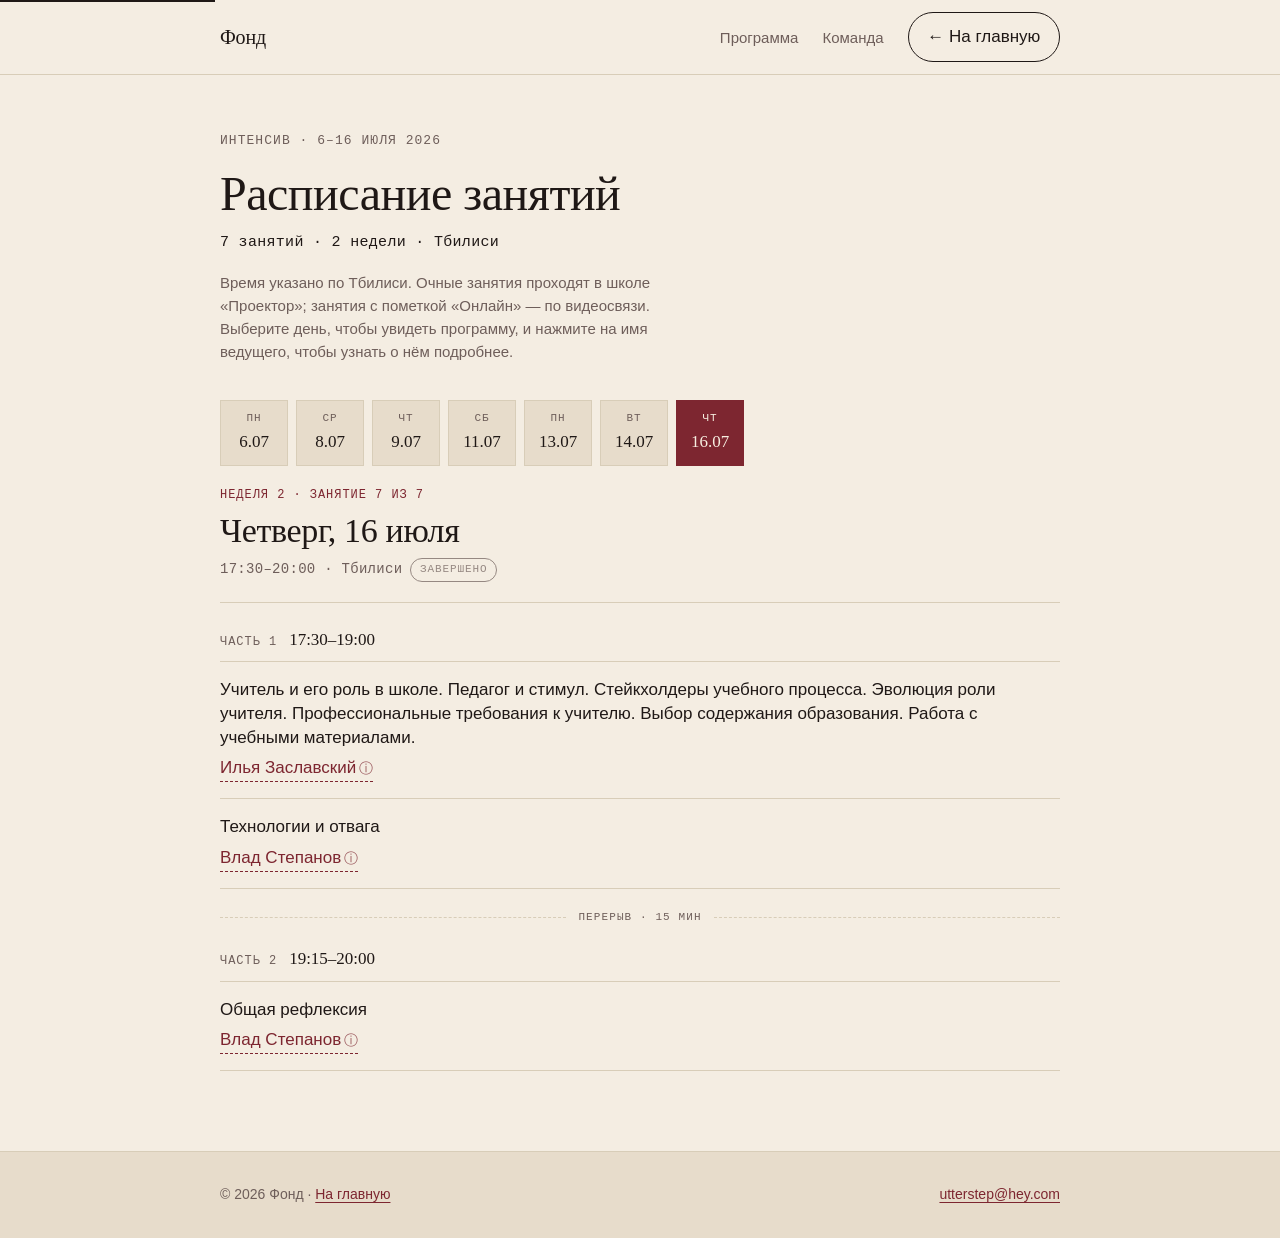
==== commit 4fa879fe: "Schedule: end evening days at 20:00 instead of 20:30" ====
--- a/schedule/index.html
+++ b/schedule/index.html
@@ -389,7 +389,7 @@
       <header class="day__head">
         <p class="day__kicker">Неделя 1 · Занятие 1 из 7</p>
         <h2 class="day__title" id="day-0-title">Понедельник, 6 июля</h2>
-        <p class="day__window">17:30–20:30 · Тбилиси <span class="day__status" hidden></span></p>
+        <p class="day__window">17:30–20:00 · Тбилиси <span class="day__status" hidden></span></p>
       </header>
       <div class="pair">
         <p class="pair__head"><span class="pair__label">Часть 1</span><span class="pair__time">17:30–19:00</span></p>
@@ -406,7 +406,7 @@
       </div>
       <p class="pair-break"><span>Перерыв · 15 мин</span></p>
       <div class="pair">
-        <p class="pair__head"><span class="pair__label">Часть 2</span><span class="pair__time">19:15–20:30</span></p>
+        <p class="pair__head"><span class="pair__label">Часть 2</span><span class="pair__time">19:15–20:00</span></p>
         <ul class="sessions">
           <li class="session">
             <p class="session__title">Школа как общественный институт <span class="tag tag--cont">продолжение</span></p>
@@ -423,7 +423,7 @@
       <header class="day__head">
         <p class="day__kicker">Неделя 1 · Занятие 2 из 7</p>
         <h2 class="day__title" id="day-1-title">Среда, 8 июля</h2>
-        <p class="day__window">17:30–20:30 · Тбилиси <span class="day__status" hidden></span></p>
+        <p class="day__window">17:30–20:00 · Тбилиси <span class="day__status" hidden></span></p>
       </header>
       <div class="pair">
         <p class="pair__head"><span class="pair__label">Часть 1</span><span class="pair__time">17:30–19:00</span></p>
@@ -440,7 +440,7 @@
       </div>
       <p class="pair-break"><span>Перерыв · 15 мин</span></p>
       <div class="pair">
-        <p class="pair__head"><span class="pair__label">Часть 2</span><span class="pair__time">19:15–20:30</span></p>
+        <p class="pair__head"><span class="pair__label">Часть 2</span><span class="pair__time">19:15–20:00</span></p>
         <ul class="sessions">
           <li class="session">
             <p class="session__title">Математика. Рефлексия и обсуждение <span class="tag tag--online">Онлайн</span></p>
@@ -453,7 +453,7 @@
       <header class="day__head">
         <p class="day__kicker">Неделя 1 · Занятие 3 из 7</p>
         <h2 class="day__title" id="day-2-title">Четверг, 9 июля</h2>
-        <p class="day__window">17:30–20:30 · Тбилиси <span class="day__status" hidden></span></p>
+        <p class="day__window">17:30–20:00 · Тбилиси <span class="day__status" hidden></span></p>
       </header>
       <div class="pair">
         <p class="pair__head"><span class="pair__label">Часть 1</span><span class="pair__time">17:30–19:00</span></p>
@@ -466,7 +466,7 @@
       </div>
       <p class="pair-break"><span>Перерыв · 15 мин</span></p>
       <div class="pair">
-        <p class="pair__head"><span class="pair__label">Часть 2</span><span class="pair__time">19:15–20:30</span></p>
+        <p class="pair__head"><span class="pair__label">Часть 2</span><span class="pair__time">19:15–20:00</span></p>
         <ul class="sessions">
           <li class="session">
             <p class="session__title">Биология. Рефлексия и обсуждение</p>
@@ -505,7 +505,7 @@
       <header class="day__head">
         <p class="day__kicker">Неделя 2 · Занятие 5 из 7</p>
         <h2 class="day__title" id="day-4-title">Понедельник, 13 июля</h2>
-        <p class="day__window">17:30–20:30 · Тбилиси <span class="day__status" hidden></span></p>
+        <p class="day__window">17:30–20:00 · Тбилиси <span class="day__status" hidden></span></p>
       </header>
       <div class="pair">
         <p class="pair__head"><span class="pair__label">Часть 1</span><span class="pair__time">17:30–19:00</span></p>
@@ -522,7 +522,7 @@
       </div>
       <p class="pair-break"><span>Перерыв · 15 мин</span></p>
       <div class="pair">
-        <p class="pair__head"><span class="pair__label">Часть 2</span><span class="pair__time">19:15–20:30</span></p>
+        <p class="pair__head"><span class="pair__label">Часть 2</span><span class="pair__time">19:15–20:00</span></p>
         <ul class="sessions">
           <li class="session">
             <p class="session__title">Психологический аспект исследовательской деятельности <span class="tag tag--cont">продолжение</span></p>
@@ -535,7 +535,7 @@
       <header class="day__head">
         <p class="day__kicker">Неделя 2 · Занятие 6 из 7</p>
         <h2 class="day__title" id="day-5-title">Вторник, 14 июля</h2>
-        <p class="day__window">17:30–20:30 · Тбилиси <span class="day__status" hidden></span></p>
+        <p class="day__window">17:30–20:00 · Тбилиси <span class="day__status" hidden></span></p>
       </header>
       <div class="pair">
         <p class="pair__head"><span class="pair__label">Часть 1</span><span class="pair__time">17:30–19:00</span></p>
@@ -548,7 +548,7 @@
       </div>
       <p class="pair-break"><span>Перерыв · 15 мин</span></p>
       <div class="pair">
-        <p class="pair__head"><span class="pair__label">Часть 2</span><span class="pair__time">19:15–20:30</span></p>
+        <p class="pair__head"><span class="pair__label">Часть 2</span><span class="pair__time">19:15–20:00</span></p>
         <ul class="sessions">
           <li class="session">
             <p class="session__title">Исследовательские математические задачи <span class="tag tag--online">Онлайн</span><span class="tag tag--cont">продолжение</span></p>
@@ -561,7 +561,7 @@
       <header class="day__head">
         <p class="day__kicker">Неделя 2 · Занятие 7 из 7</p>
         <h2 class="day__title" id="day-6-title">Четверг, 16 июля</h2>
-        <p class="day__window">17:30–20:30 · Тбилиси <span class="day__status" hidden></span></p>
+        <p class="day__window">17:30–20:00 · Тбилиси <span class="day__status" hidden></span></p>
       </header>
       <div class="pair">
         <p class="pair__head"><span class="pair__label">Часть 1</span><span class="pair__time">17:30–19:00</span></p>
@@ -578,7 +578,7 @@
       </div>
       <p class="pair-break"><span>Перерыв · 15 мин</span></p>
       <div class="pair">
-        <p class="pair__head"><span class="pair__label">Часть 2</span><span class="pair__time">19:15–20:30</span></p>
+        <p class="pair__head"><span class="pair__label">Часть 2</span><span class="pair__time">19:15–20:00</span></p>
         <ul class="sessions">
           <li class="session">
             <p class="session__title">Общая рефлексия</p>
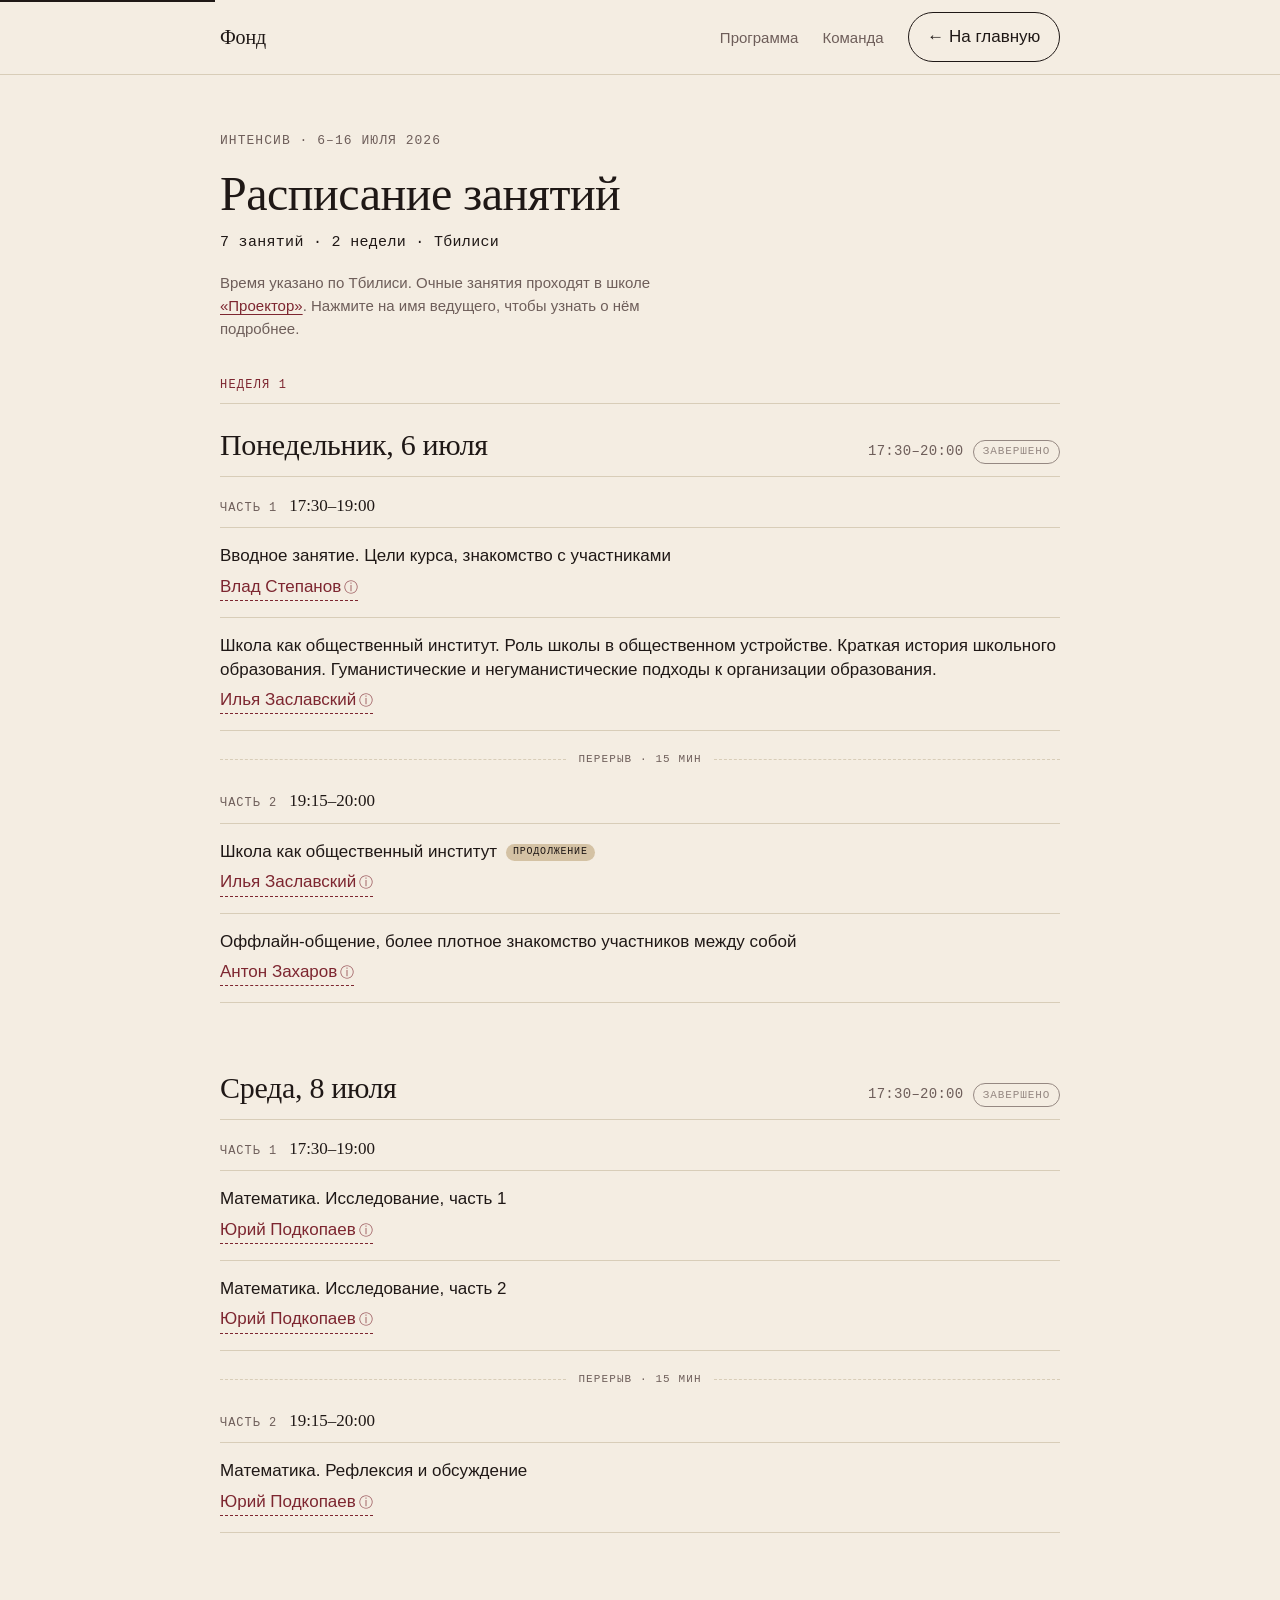
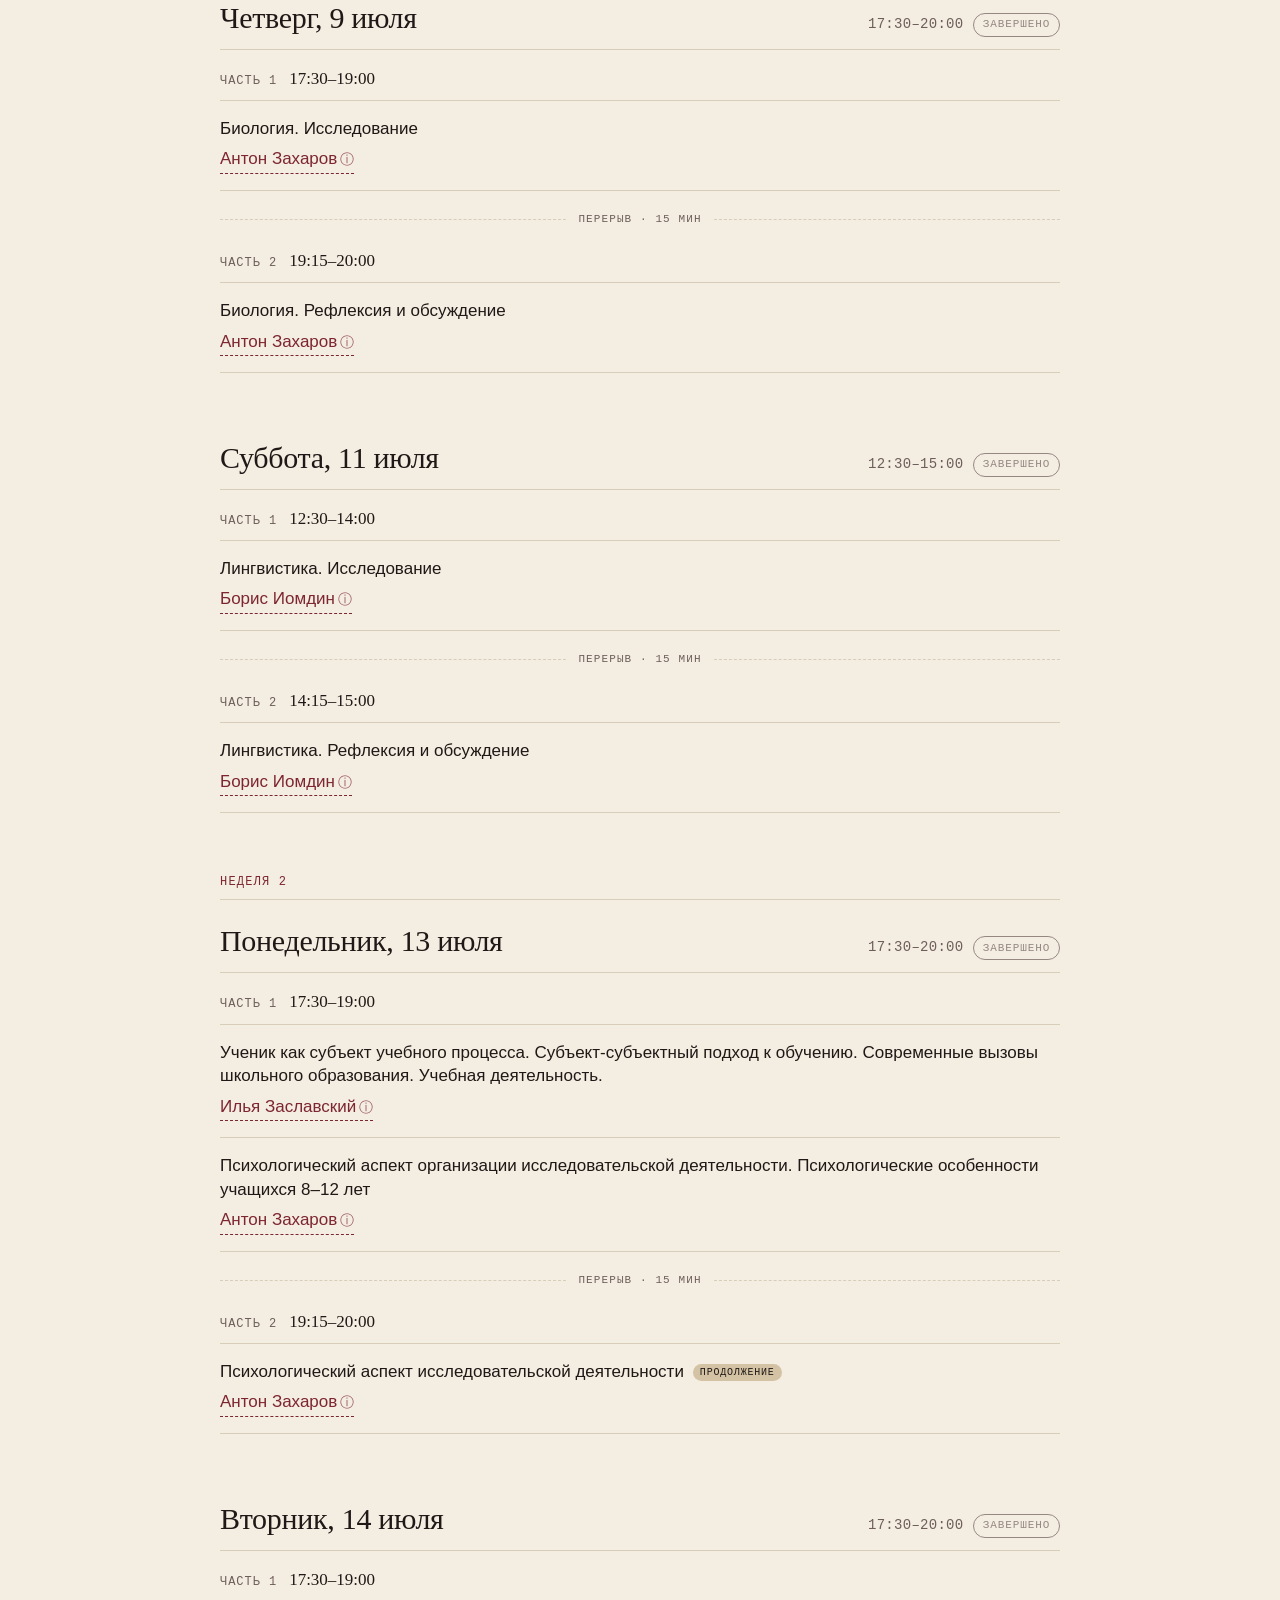
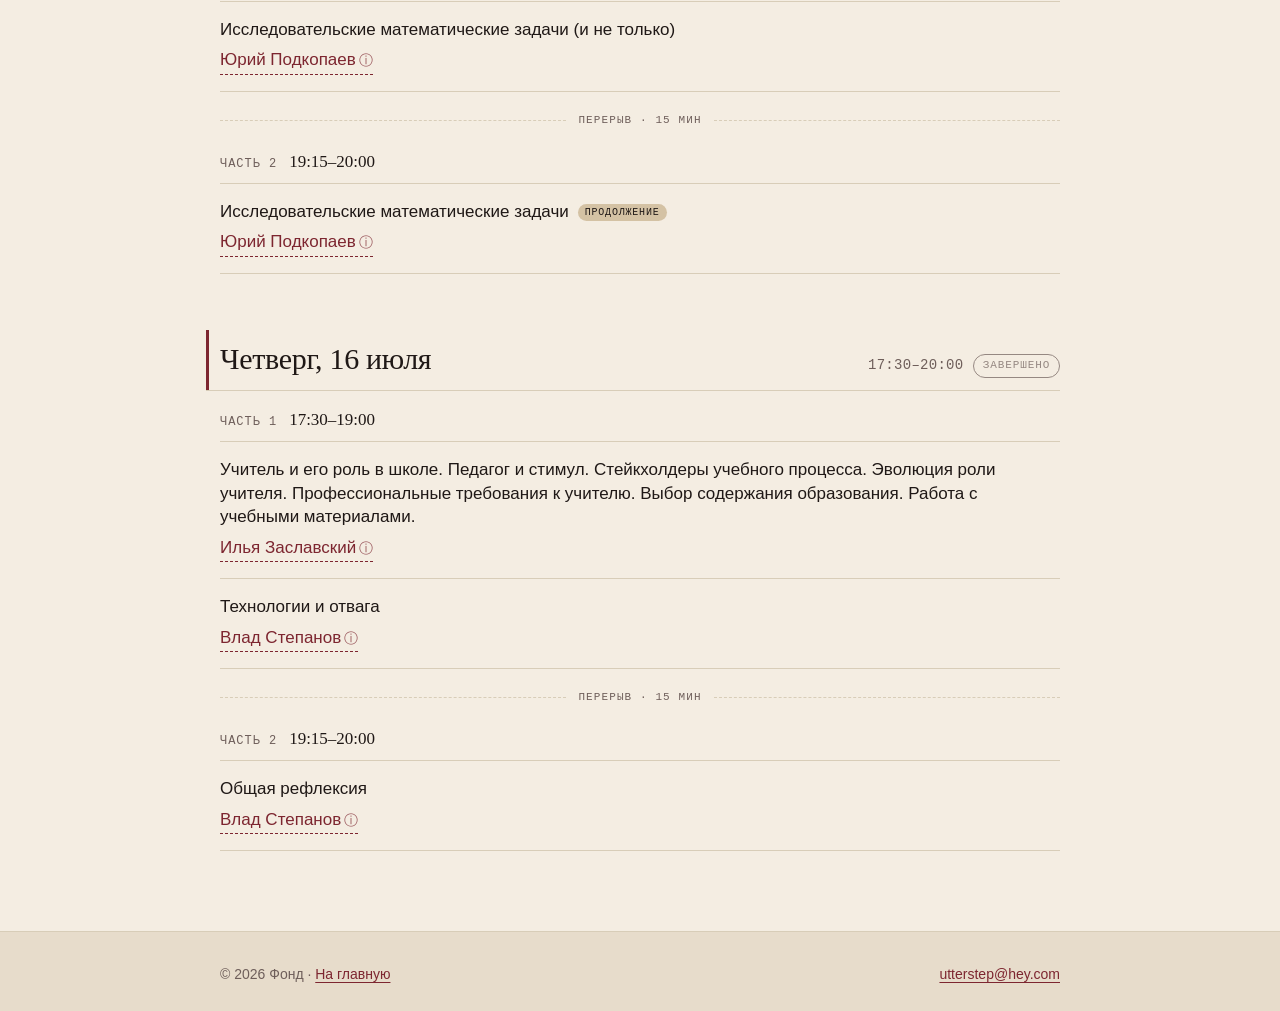
==== commit 2fd98300: "Schedule: show all days at once with sticky headers - Remove the «Онлайн» markers. - Replace the day" ====
--- a/schedule/index.html
+++ b/schedule/index.html
@@ -13,8 +13,10 @@
 
   <style>
     /* ---- Schedule page (scoped) ---- */
+    :root { --site-h: 64px; }
+
     .sched-hero {
-      padding: clamp(2.25rem, 6vw, 3.5rem) 0 clamp(1.5rem, 4vw, 2rem);
+      padding: clamp(2.25rem, 6vw, 3.5rem) 0 clamp(1.25rem, 3vw, 1.75rem);
     }
     .sched-hero__title {
       font-size: clamp(2rem, 1.5rem + 2vw, 3rem);
@@ -38,132 +40,63 @@
 
     .schedule { padding-bottom: clamp(3rem, 8vw, 5rem); }
 
-    /* Hidden radios drive the tabs/panels with zero JS */
-    .day-radio {
-      position: absolute;
-      width: 1px; height: 1px;
-      opacity: 0;
-      pointer-events: none;
-    }
-
-    /* Day navigation (horizontally scrollable on mobile) */
-    .day-nav {
-      display: flex;
-      gap: 0.5rem;
-      overflow-x: auto;
-      scroll-snap-type: x proximity;
-      -webkit-overflow-scrolling: touch;
-      padding: 0.25rem 0 1.25rem;
-      margin: 0 calc(-1 * var(--side-pad));
-      padding-left: var(--side-pad);
-      padding-right: var(--side-pad);
-      scrollbar-width: thin;
-    }
-    .day-tab {
-      flex: 0 0 auto;
-      scroll-snap-align: start;
-      display: flex;
-      flex-direction: column;
-      align-items: center;
-      gap: 0.1rem;
-      min-width: 4.25rem;
-      padding: 0.6rem 0.75rem;
-      background: var(--bg-alt);
-      border: 1px solid var(--rule);
-      cursor: pointer;
-      user-select: none;
-      transition: background 0.15s ease, border-color 0.15s ease, color 0.15s ease;
-    }
-    .day-tab__dow {
-      font-family: var(--font-mono);
-      font-size: 0.6875rem;
-      text-transform: uppercase;
-      letter-spacing: 0.08em;
-      color: var(--ink-muted);
-    }
-    .day-tab__date {
-      font-family: var(--font-serif);
-      font-size: 1.0625rem;
-      font-weight: 500;
-      color: var(--ink);
-    }
-    .day-tab:hover { border-color: var(--accent); }
-    #day-0:checked ~ .day-nav .day-tab[for="day-0"],
-    #day-1:checked ~ .day-nav .day-tab[for="day-1"],
-    #day-2:checked ~ .day-nav .day-tab[for="day-2"],
-    #day-3:checked ~ .day-nav .day-tab[for="day-3"],
-    #day-4:checked ~ .day-nav .day-tab[for="day-4"],
-    #day-5:checked ~ .day-nav .day-tab[for="day-5"],
-    #day-6:checked ~ .day-nav .day-tab[for="day-6"] {
-      background: var(--accent);
-      border-color: var(--accent);
-    }
-
-    #day-0:checked ~ .day-nav .day-tab[for="day-0"] .day-tab__dow,
-    #day-0:checked ~ .day-nav .day-tab[for="day-0"] .day-tab__date,
-    #day-1:checked ~ .day-nav .day-tab[for="day-1"] .day-tab__dow,
-    #day-1:checked ~ .day-nav .day-tab[for="day-1"] .day-tab__date,
-    #day-2:checked ~ .day-nav .day-tab[for="day-2"] .day-tab__dow,
-    #day-2:checked ~ .day-nav .day-tab[for="day-2"] .day-tab__date,
-    #day-3:checked ~ .day-nav .day-tab[for="day-3"] .day-tab__dow,
-    #day-3:checked ~ .day-nav .day-tab[for="day-3"] .day-tab__date,
-    #day-4:checked ~ .day-nav .day-tab[for="day-4"] .day-tab__dow,
-    #day-4:checked ~ .day-nav .day-tab[for="day-4"] .day-tab__date,
-    #day-5:checked ~ .day-nav .day-tab[for="day-5"] .day-tab__dow,
-    #day-5:checked ~ .day-nav .day-tab[for="day-5"] .day-tab__date,
-    #day-6:checked ~ .day-nav .day-tab[for="day-6"] .day-tab__dow,
-    #day-6:checked ~ .day-nav .day-tab[for="day-6"] .day-tab__date {
-      color: var(--on-accent);
-    }
-    #day-0:focus-visible ~ .day-nav .day-tab[for="day-0"],
-    #day-1:focus-visible ~ .day-nav .day-tab[for="day-1"],
-    #day-2:focus-visible ~ .day-nav .day-tab[for="day-2"],
-    #day-3:focus-visible ~ .day-nav .day-tab[for="day-3"],
-    #day-4:focus-visible ~ .day-nav .day-tab[for="day-4"],
-    #day-5:focus-visible ~ .day-nav .day-tab[for="day-5"],
-    #day-6:focus-visible ~ .day-nav .day-tab[for="day-6"] {
-      outline: 2px solid var(--accent);
-      outline-offset: 2px;
-    }
-
-    /* Day panels */
-    .day { display: none; }
-    #day-0:checked ~ .day-panels .day[data-day="0"] { display: block; }
-    #day-1:checked ~ .day-panels .day[data-day="1"] { display: block; }
-    #day-2:checked ~ .day-panels .day[data-day="2"] { display: block; }
-    #day-3:checked ~ .day-panels .day[data-day="3"] { display: block; }
-    #day-4:checked ~ .day-panels .day[data-day="4"] { display: block; }
-    #day-5:checked ~ .day-panels .day[data-day="5"] { display: block; }
-    #day-6:checked ~ .day-panels .day[data-day="6"] { display: block; }
-
-    .day__head {
-      padding-bottom: 1.25rem;
-      margin-bottom: 1.5rem;
-      border-bottom: 1px solid var(--rule);
-    }
-    .day__kicker {
+    /* Week separator */
+    .week-label {
       font-family: var(--font-mono);
       font-size: 0.75rem;
       text-transform: uppercase;
-      letter-spacing: 0.08em;
+      letter-spacing: 0.1em;
       color: var(--accent);
-      margin: 0 0 0.4rem;
+      margin: 2rem 0 0.75rem;
+      padding-bottom: 0.5rem;
+      border-bottom: 1px solid var(--rule);
+    }
+    .week-label:first-child { margin-top: 0.5rem; }
+
+    /* All days are visible; each day's header sticks while its day is in view */
+    .day {
+      display: block;
+      scroll-margin-top: var(--site-h);
+      padding-bottom: 1.75rem;
+      margin-bottom: 1.75rem;
+    }
+    .day:last-child { margin-bottom: 0; padding-bottom: 0; }
+
+    .day__head {
+      position: sticky;
+      top: var(--site-h);
+      z-index: 5;
+      display: flex;
+      align-items: baseline;
+      justify-content: space-between;
+      flex-wrap: wrap;
+      gap: 0.25rem 1rem;
+      padding: 0.75rem 0;
+      margin-bottom: 1rem;
+      background: var(--bg);
+      border-bottom: 1px solid var(--rule);
+    }
+    .day.is-current .day__head {
+      box-shadow: inset 3px 0 0 var(--accent);
+      padding-left: 0.85rem;
+      margin-left: -0.85rem;
     }
     .day__title {
-      font-size: clamp(1.5rem, 1.2rem + 1.4vw, 2.125rem);
+      font-size: clamp(1.375rem, 1.15rem + 1.1vw, 1.875rem);
       line-height: 1.15;
-      margin: 0 0 0.5rem;
+      margin: 0;
+    }
+    .day__meta {
+      display: flex;
+      align-items: center;
+      gap: 0.6rem;
+      margin: 0;
     }
     .day__window {
       font-family: var(--font-mono);
       font-size: 0.875rem;
       letter-spacing: 0.02em;
       color: var(--ink-muted);
-      margin: 0;
-      display: flex;
-      align-items: center;
-      flex-wrap: wrap;
-      gap: 0.5rem;
     }
     .day__status {
       font-family: var(--font-mono);
@@ -173,9 +106,10 @@
       padding: 0.15rem 0.55rem;
       border-radius: 999px;
       border: 1px solid currentColor;
+      white-space: nowrap;
     }
     .day__status.is-today { color: var(--accent); background: var(--accent-soft); border-color: transparent; }
-    .day__status.is-upcoming { color: var(--ink-muted); }
+    .day__status.is-upcoming { color: var(--accent); }
     .day__status.is-past { color: var(--ink-muted); opacity: 0.7; }
 
     /* Pairs + sessions */
@@ -229,9 +163,9 @@
       margin-left: 0.25rem;
       border-radius: 999px;
       white-space: nowrap;
-    }
-    .tag--online { background: var(--accent); color: var(--on-accent); }
-    .tag--cont { background: var(--bg-deep); color: var(--ink); }
+      background: var(--bg-deep);
+      color: var(--ink);
+    }
 
     .pair-break {
       display: flex;
@@ -274,6 +208,7 @@
 
     /* Popover (native, works without JS) */
     .popover {
+      position: fixed;
       width: min(92vw, 23rem);
       max-height: 80vh;
       overflow: auto;
@@ -302,7 +237,6 @@
       padding: 0.25rem 0.4rem;
     }
     .popover__close:hover, .popover__close:focus-visible { color: var(--ink); }
-    .popover { position: fixed; }
     .popover__name {
       font-family: var(--font-serif);
       font-size: 1.375rem;
@@ -332,7 +266,8 @@
       @keyframes pop-in { from { opacity: 0; transform: translateY(6px); } to { opacity: 1; transform: none; } }
     }
 
-    @media (max-width: 720px) {
+    @media (max-width: 480px) {
+      .day__head { flex-direction: column; align-items: flex-start; gap: 0.35rem; }
       .session__title { font-size: 1rem; }
     }
   </style>
@@ -359,235 +294,210 @@
         <h1 class="sched-hero__title" id="sched-title">Расписание занятий</h1>
         <p class="sched-hero__sub">7 занятий · 2 недели · Тбилиси</p>
         <p class="sched-hero__note">
-          Время указано по&nbsp;Тбилиси. Очные занятия проходят в&nbsp;школе «Проектор»;
-          занятия с&nbsp;пометкой «Онлайн» — по&nbsp;видеосвязи. Выберите день, чтобы увидеть программу,
-          и&nbsp;нажмите на&nbsp;имя ведущего, чтобы узнать о&nbsp;нём подробнее.
+          Время указано по&nbsp;Тбилиси. Очные занятия проходят в&nbsp;школе
+          <a class="link" href="https://maps.app.goo.gl/hXuxNuRaT9cfJFYAA" target="_blank" rel="noopener">«Проектор»</a>.
+          Нажмите на&nbsp;имя ведущего, чтобы узнать о&nbsp;нём подробнее.
         </p>
       </section>
 
       <div class="schedule">
-      <input class="day-radio" type="radio" name="day" id="day-0" checked>
-      <input class="day-radio" type="radio" name="day" id="day-1">
-      <input class="day-radio" type="radio" name="day" id="day-2">
-      <input class="day-radio" type="radio" name="day" id="day-3">
-      <input class="day-radio" type="radio" name="day" id="day-4">
-      <input class="day-radio" type="radio" name="day" id="day-5">
-      <input class="day-radio" type="radio" name="day" id="day-6">
-
-        <nav class="day-nav" aria-label="Дни занятий">
-        <label class="day-tab" for="day-0"><span class="day-tab__dow">Пн</span><span class="day-tab__date">6.07</span></label>
-        <label class="day-tab" for="day-1"><span class="day-tab__dow">Ср</span><span class="day-tab__date">8.07</span></label>
-        <label class="day-tab" for="day-2"><span class="day-tab__dow">Чт</span><span class="day-tab__date">9.07</span></label>
-        <label class="day-tab" for="day-3"><span class="day-tab__dow">Сб</span><span class="day-tab__date">11.07</span></label>
-        <label class="day-tab" for="day-4"><span class="day-tab__dow">Пн</span><span class="day-tab__date">13.07</span></label>
-        <label class="day-tab" for="day-5"><span class="day-tab__dow">Вт</span><span class="day-tab__date">14.07</span></label>
-        <label class="day-tab" for="day-6"><span class="day-tab__dow">Чт</span><span class="day-tab__date">16.07</span></label>
-        </nav>
-
-        <div class="day-panels">
-    <article class="day" data-day="0" aria-labelledby="day-0-title">
-      <header class="day__head">
-        <p class="day__kicker">Неделя 1 · Занятие 1 из 7</p>
-        <h2 class="day__title" id="day-0-title">Понедельник, 6 июля</h2>
-        <p class="day__window">17:30–20:00 · Тбилиси <span class="day__status" hidden></span></p>
-      </header>
-      <div class="pair">
-        <p class="pair__head"><span class="pair__label">Часть 1</span><span class="pair__time">17:30–19:00</span></p>
-        <ul class="sessions">
-          <li class="session">
-            <p class="session__title">Вводное занятие. Цели курса, знакомство с участниками</p>
-            <p class="session__by"><button class="speaker" type="button" popovertarget="spk-vlad" aria-label="Подробнее: Влад Степанов">Влад Степанов</button></p>
-          </li>
-          <li class="session">
-            <p class="session__title">Школа как общественный институт. Роль школы в общественном устройстве. Краткая история школьного образования. Гуманистические и негуманистические подходы к организации образования.</p>
-            <p class="session__by"><button class="speaker" type="button" popovertarget="spk-ilya" aria-label="Подробнее: Илья Заславский">Илья Заславский</button></p>
-          </li>
-        </ul>
-      </div>
-      <p class="pair-break"><span>Перерыв · 15 мин</span></p>
-      <div class="pair">
-        <p class="pair__head"><span class="pair__label">Часть 2</span><span class="pair__time">19:15–20:00</span></p>
-        <ul class="sessions">
-          <li class="session">
-            <p class="session__title">Школа как общественный институт <span class="tag tag--cont">продолжение</span></p>
-            <p class="session__by"><button class="speaker" type="button" popovertarget="spk-ilya" aria-label="Подробнее: Илья Заславский">Илья Заславский</button></p>
-          </li>
-          <li class="session">
-            <p class="session__title">Оффлайн-общение, более плотное знакомство участников между собой</p>
-            <p class="session__by"><button class="speaker" type="button" popovertarget="spk-anton" aria-label="Подробнее: Антон Захаров">Антон Захаров</button></p>
-          </li>
-        </ul>
-      </div>
-    </article>
-    <article class="day" data-day="1" aria-labelledby="day-1-title">
-      <header class="day__head">
-        <p class="day__kicker">Неделя 1 · Занятие 2 из 7</p>
-        <h2 class="day__title" id="day-1-title">Среда, 8 июля</h2>
-        <p class="day__window">17:30–20:00 · Тбилиси <span class="day__status" hidden></span></p>
-      </header>
-      <div class="pair">
-        <p class="pair__head"><span class="pair__label">Часть 1</span><span class="pair__time">17:30–19:00</span></p>
-        <ul class="sessions">
-          <li class="session">
-            <p class="session__title">Математика. Исследование, часть 1 <span class="tag tag--online">Онлайн</span></p>
-            <p class="session__by"><button class="speaker" type="button" popovertarget="spk-yura" aria-label="Подробнее: Юрий Подкопаев">Юрий Подкопаев</button></p>
-          </li>
-          <li class="session">
-            <p class="session__title">Математика. Исследование, часть 2 <span class="tag tag--online">Онлайн</span></p>
-            <p class="session__by"><button class="speaker" type="button" popovertarget="spk-yura" aria-label="Подробнее: Юрий Подкопаев">Юрий Подкопаев</button></p>
-          </li>
-        </ul>
-      </div>
-      <p class="pair-break"><span>Перерыв · 15 мин</span></p>
-      <div class="pair">
-        <p class="pair__head"><span class="pair__label">Часть 2</span><span class="pair__time">19:15–20:00</span></p>
-        <ul class="sessions">
-          <li class="session">
-            <p class="session__title">Математика. Рефлексия и обсуждение <span class="tag tag--online">Онлайн</span></p>
-            <p class="session__by"><button class="speaker" type="button" popovertarget="spk-yura" aria-label="Подробнее: Юрий Подкопаев">Юрий Подкопаев</button></p>
-          </li>
-        </ul>
-      </div>
-    </article>
-    <article class="day" data-day="2" aria-labelledby="day-2-title">
-      <header class="day__head">
-        <p class="day__kicker">Неделя 1 · Занятие 3 из 7</p>
-        <h2 class="day__title" id="day-2-title">Четверг, 9 июля</h2>
-        <p class="day__window">17:30–20:00 · Тбилиси <span class="day__status" hidden></span></p>
-      </header>
-      <div class="pair">
-        <p class="pair__head"><span class="pair__label">Часть 1</span><span class="pair__time">17:30–19:00</span></p>
-        <ul class="sessions">
-          <li class="session">
-            <p class="session__title">Биология. Исследование</p>
-            <p class="session__by"><button class="speaker" type="button" popovertarget="spk-anton" aria-label="Подробнее: Антон Захаров">Антон Захаров</button></p>
-          </li>
-        </ul>
-      </div>
-      <p class="pair-break"><span>Перерыв · 15 мин</span></p>
-      <div class="pair">
-        <p class="pair__head"><span class="pair__label">Часть 2</span><span class="pair__time">19:15–20:00</span></p>
-        <ul class="sessions">
-          <li class="session">
-            <p class="session__title">Биология. Рефлексия и обсуждение</p>
-            <p class="session__by"><button class="speaker" type="button" popovertarget="spk-anton" aria-label="Подробнее: Антон Захаров">Антон Захаров</button></p>
-          </li>
-        </ul>
-      </div>
-    </article>
-    <article class="day" data-day="3" aria-labelledby="day-3-title">
-      <header class="day__head">
-        <p class="day__kicker">Неделя 1 · Занятие 4 из 7</p>
-        <h2 class="day__title" id="day-3-title">Суббота, 11 июля</h2>
-        <p class="day__window">12:30–15:00 · Тбилиси <span class="day__status" hidden></span></p>
-      </header>
-      <div class="pair">
-        <p class="pair__head"><span class="pair__label">Часть 1</span><span class="pair__time">12:30–14:00</span></p>
-        <ul class="sessions">
-          <li class="session">
-            <p class="session__title">Лингвистика. Исследование</p>
-            <p class="session__by"><button class="speaker" type="button" popovertarget="spk-boris" aria-label="Подробнее: Борис Иомдин">Борис Иомдин</button></p>
-          </li>
-        </ul>
-      </div>
-      <p class="pair-break"><span>Перерыв · 15 мин</span></p>
-      <div class="pair">
-        <p class="pair__head"><span class="pair__label">Часть 2</span><span class="pair__time">14:15–15:00</span></p>
-        <ul class="sessions">
-          <li class="session">
-            <p class="session__title">Лингвистика. Рефлексия и обсуждение</p>
-            <p class="session__by"><button class="speaker" type="button" popovertarget="spk-boris" aria-label="Подробнее: Борис Иомдин">Борис Иомдин</button></p>
-          </li>
-        </ul>
-      </div>
-    </article>
-    <article class="day" data-day="4" aria-labelledby="day-4-title">
-      <header class="day__head">
-        <p class="day__kicker">Неделя 2 · Занятие 5 из 7</p>
-        <h2 class="day__title" id="day-4-title">Понедельник, 13 июля</h2>
-        <p class="day__window">17:30–20:00 · Тбилиси <span class="day__status" hidden></span></p>
-      </header>
-      <div class="pair">
-        <p class="pair__head"><span class="pair__label">Часть 1</span><span class="pair__time">17:30–19:00</span></p>
-        <ul class="sessions">
-          <li class="session">
-            <p class="session__title">Ученик как субъект учебного процесса. Субъект-субъектный подход к обучению. Современные вызовы школьного образования. Учебная деятельность.</p>
-            <p class="session__by"><button class="speaker" type="button" popovertarget="spk-ilya" aria-label="Подробнее: Илья Заславский">Илья Заславский</button></p>
-          </li>
-          <li class="session">
-            <p class="session__title">Психологический аспект организации исследовательской деятельности. Психологические особенности учащихся 8–12 лет</p>
-            <p class="session__by"><button class="speaker" type="button" popovertarget="spk-anton" aria-label="Подробнее: Антон Захаров">Антон Захаров</button></p>
-          </li>
-        </ul>
-      </div>
-      <p class="pair-break"><span>Перерыв · 15 мин</span></p>
-      <div class="pair">
-        <p class="pair__head"><span class="pair__label">Часть 2</span><span class="pair__time">19:15–20:00</span></p>
-        <ul class="sessions">
-          <li class="session">
-            <p class="session__title">Психологический аспект исследовательской деятельности <span class="tag tag--cont">продолжение</span></p>
-            <p class="session__by"><button class="speaker" type="button" popovertarget="spk-anton" aria-label="Подробнее: Антон Захаров">Антон Захаров</button></p>
-          </li>
-        </ul>
-      </div>
-    </article>
-    <article class="day" data-day="5" aria-labelledby="day-5-title">
-      <header class="day__head">
-        <p class="day__kicker">Неделя 2 · Занятие 6 из 7</p>
-        <h2 class="day__title" id="day-5-title">Вторник, 14 июля</h2>
-        <p class="day__window">17:30–20:00 · Тбилиси <span class="day__status" hidden></span></p>
-      </header>
-      <div class="pair">
-        <p class="pair__head"><span class="pair__label">Часть 1</span><span class="pair__time">17:30–19:00</span></p>
-        <ul class="sessions">
-          <li class="session">
-            <p class="session__title">Исследовательские математические задачи (и не только) <span class="tag tag--online">Онлайн</span></p>
-            <p class="session__by"><button class="speaker" type="button" popovertarget="spk-yura" aria-label="Подробнее: Юрий Подкопаев">Юрий Подкопаев</button></p>
-          </li>
-        </ul>
-      </div>
-      <p class="pair-break"><span>Перерыв · 15 мин</span></p>
-      <div class="pair">
-        <p class="pair__head"><span class="pair__label">Часть 2</span><span class="pair__time">19:15–20:00</span></p>
-        <ul class="sessions">
-          <li class="session">
-            <p class="session__title">Исследовательские математические задачи <span class="tag tag--online">Онлайн</span><span class="tag tag--cont">продолжение</span></p>
-            <p class="session__by"><button class="speaker" type="button" popovertarget="spk-yura" aria-label="Подробнее: Юрий Подкопаев">Юрий Подкопаев</button></p>
-          </li>
-        </ul>
-      </div>
-    </article>
-    <article class="day" data-day="6" aria-labelledby="day-6-title">
-      <header class="day__head">
-        <p class="day__kicker">Неделя 2 · Занятие 7 из 7</p>
-        <h2 class="day__title" id="day-6-title">Четверг, 16 июля</h2>
-        <p class="day__window">17:30–20:00 · Тбилиси <span class="day__status" hidden></span></p>
-      </header>
-      <div class="pair">
-        <p class="pair__head"><span class="pair__label">Часть 1</span><span class="pair__time">17:30–19:00</span></p>
-        <ul class="sessions">
-          <li class="session">
-            <p class="session__title">Учитель и его роль в школе. Педагог и стимул. Стейкхолдеры учебного процесса. Эволюция роли учителя. Профессиональные требования к учителю. Выбор содержания образования. Работа с учебными материалами.</p>
-            <p class="session__by"><button class="speaker" type="button" popovertarget="spk-ilya" aria-label="Подробнее: Илья Заславский">Илья Заславский</button></p>
-          </li>
-          <li class="session">
-            <p class="session__title">Технологии и отвага</p>
-            <p class="session__by"><button class="speaker" type="button" popovertarget="spk-vlad" aria-label="Подробнее: Влад Степанов">Влад Степанов</button></p>
-          </li>
-        </ul>
-      </div>
-      <p class="pair-break"><span>Перерыв · 15 мин</span></p>
-      <div class="pair">
-        <p class="pair__head"><span class="pair__label">Часть 2</span><span class="pair__time">19:15–20:00</span></p>
-        <ul class="sessions">
-          <li class="session">
-            <p class="session__title">Общая рефлексия</p>
-            <p class="session__by"><button class="speaker" type="button" popovertarget="spk-vlad" aria-label="Подробнее: Влад Степанов">Влад Степанов</button></p>
-          </li>
-        </ul>
-      </div>
-    </article>
-        </div>
+      <p class="week-label">Неделя 1</p>
+      <section class="day" id="day-0" data-iso="2026-07-06" aria-labelledby="day-0-title">
+        <header class="day__head">
+          <h2 class="day__title" id="day-0-title">Понедельник, 6 июля</h2>
+          <p class="day__meta"><span class="day__window">17:30–20:00</span><span class="day__status" hidden></span></p>
+        </header>
+        <div class="pair">
+          <p class="pair__head"><span class="pair__label">Часть 1</span><span class="pair__time">17:30–19:00</span></p>
+          <ul class="sessions">
+            <li class="session">
+              <p class="session__title">Вводное занятие. Цели курса, знакомство с участниками</p>
+              <p class="session__by"><button class="speaker" type="button" popovertarget="spk-vlad" aria-label="Подробнее: Влад Степанов">Влад Степанов</button></p>
+            </li>
+            <li class="session">
+              <p class="session__title">Школа как общественный институт. Роль школы в общественном устройстве. Краткая история школьного образования. Гуманистические и негуманистические подходы к организации образования.</p>
+              <p class="session__by"><button class="speaker" type="button" popovertarget="spk-ilya" aria-label="Подробнее: Илья Заславский">Илья Заславский</button></p>
+            </li>
+          </ul>
+        </div>
+        <p class="pair-break"><span>Перерыв · 15 мин</span></p>
+        <div class="pair">
+          <p class="pair__head"><span class="pair__label">Часть 2</span><span class="pair__time">19:15–20:00</span></p>
+          <ul class="sessions">
+            <li class="session">
+              <p class="session__title">Школа как общественный институт <span class="tag tag--cont">продолжение</span></p>
+              <p class="session__by"><button class="speaker" type="button" popovertarget="spk-ilya" aria-label="Подробнее: Илья Заславский">Илья Заславский</button></p>
+            </li>
+            <li class="session">
+              <p class="session__title">Оффлайн-общение, более плотное знакомство участников между собой</p>
+              <p class="session__by"><button class="speaker" type="button" popovertarget="spk-anton" aria-label="Подробнее: Антон Захаров">Антон Захаров</button></p>
+            </li>
+          </ul>
+        </div>
+      </section>
+      <section class="day" id="day-1" data-iso="2026-07-08" aria-labelledby="day-1-title">
+        <header class="day__head">
+          <h2 class="day__title" id="day-1-title">Среда, 8 июля</h2>
+          <p class="day__meta"><span class="day__window">17:30–20:00</span><span class="day__status" hidden></span></p>
+        </header>
+        <div class="pair">
+          <p class="pair__head"><span class="pair__label">Часть 1</span><span class="pair__time">17:30–19:00</span></p>
+          <ul class="sessions">
+            <li class="session">
+              <p class="session__title">Математика. Исследование, часть 1</p>
+              <p class="session__by"><button class="speaker" type="button" popovertarget="spk-yura" aria-label="Подробнее: Юрий Подкопаев">Юрий Подкопаев</button></p>
+            </li>
+            <li class="session">
+              <p class="session__title">Математика. Исследование, часть 2</p>
+              <p class="session__by"><button class="speaker" type="button" popovertarget="spk-yura" aria-label="Подробнее: Юрий Подкопаев">Юрий Подкопаев</button></p>
+            </li>
+          </ul>
+        </div>
+        <p class="pair-break"><span>Перерыв · 15 мин</span></p>
+        <div class="pair">
+          <p class="pair__head"><span class="pair__label">Часть 2</span><span class="pair__time">19:15–20:00</span></p>
+          <ul class="sessions">
+            <li class="session">
+              <p class="session__title">Математика. Рефлексия и обсуждение</p>
+              <p class="session__by"><button class="speaker" type="button" popovertarget="spk-yura" aria-label="Подробнее: Юрий Подкопаев">Юрий Подкопаев</button></p>
+            </li>
+          </ul>
+        </div>
+      </section>
+      <section class="day" id="day-2" data-iso="2026-07-09" aria-labelledby="day-2-title">
+        <header class="day__head">
+          <h2 class="day__title" id="day-2-title">Четверг, 9 июля</h2>
+          <p class="day__meta"><span class="day__window">17:30–20:00</span><span class="day__status" hidden></span></p>
+        </header>
+        <div class="pair">
+          <p class="pair__head"><span class="pair__label">Часть 1</span><span class="pair__time">17:30–19:00</span></p>
+          <ul class="sessions">
+            <li class="session">
+              <p class="session__title">Биология. Исследование</p>
+              <p class="session__by"><button class="speaker" type="button" popovertarget="spk-anton" aria-label="Подробнее: Антон Захаров">Антон Захаров</button></p>
+            </li>
+          </ul>
+        </div>
+        <p class="pair-break"><span>Перерыв · 15 мин</span></p>
+        <div class="pair">
+          <p class="pair__head"><span class="pair__label">Часть 2</span><span class="pair__time">19:15–20:00</span></p>
+          <ul class="sessions">
+            <li class="session">
+              <p class="session__title">Биология. Рефлексия и обсуждение</p>
+              <p class="session__by"><button class="speaker" type="button" popovertarget="spk-anton" aria-label="Подробнее: Антон Захаров">Антон Захаров</button></p>
+            </li>
+          </ul>
+        </div>
+      </section>
+      <section class="day" id="day-3" data-iso="2026-07-11" aria-labelledby="day-3-title">
+        <header class="day__head">
+          <h2 class="day__title" id="day-3-title">Суббота, 11 июля</h2>
+          <p class="day__meta"><span class="day__window">12:30–15:00</span><span class="day__status" hidden></span></p>
+        </header>
+        <div class="pair">
+          <p class="pair__head"><span class="pair__label">Часть 1</span><span class="pair__time">12:30–14:00</span></p>
+          <ul class="sessions">
+            <li class="session">
+              <p class="session__title">Лингвистика. Исследование</p>
+              <p class="session__by"><button class="speaker" type="button" popovertarget="spk-boris" aria-label="Подробнее: Борис Иомдин">Борис Иомдин</button></p>
+            </li>
+          </ul>
+        </div>
+        <p class="pair-break"><span>Перерыв · 15 мин</span></p>
+        <div class="pair">
+          <p class="pair__head"><span class="pair__label">Часть 2</span><span class="pair__time">14:15–15:00</span></p>
+          <ul class="sessions">
+            <li class="session">
+              <p class="session__title">Лингвистика. Рефлексия и обсуждение</p>
+              <p class="session__by"><button class="speaker" type="button" popovertarget="spk-boris" aria-label="Подробнее: Борис Иомдин">Борис Иомдин</button></p>
+            </li>
+          </ul>
+        </div>
+      </section>
+      <p class="week-label">Неделя 2</p>
+      <section class="day" id="day-4" data-iso="2026-07-13" aria-labelledby="day-4-title">
+        <header class="day__head">
+          <h2 class="day__title" id="day-4-title">Понедельник, 13 июля</h2>
+          <p class="day__meta"><span class="day__window">17:30–20:00</span><span class="day__status" hidden></span></p>
+        </header>
+        <div class="pair">
+          <p class="pair__head"><span class="pair__label">Часть 1</span><span class="pair__time">17:30–19:00</span></p>
+          <ul class="sessions">
+            <li class="session">
+              <p class="session__title">Ученик как субъект учебного процесса. Субъект-субъектный подход к обучению. Современные вызовы школьного образования. Учебная деятельность.</p>
+              <p class="session__by"><button class="speaker" type="button" popovertarget="spk-ilya" aria-label="Подробнее: Илья Заславский">Илья Заславский</button></p>
+            </li>
+            <li class="session">
+              <p class="session__title">Психологический аспект организации исследовательской деятельности. Психологические особенности учащихся 8–12 лет</p>
+              <p class="session__by"><button class="speaker" type="button" popovertarget="spk-anton" aria-label="Подробнее: Антон Захаров">Антон Захаров</button></p>
+            </li>
+          </ul>
+        </div>
+        <p class="pair-break"><span>Перерыв · 15 мин</span></p>
+        <div class="pair">
+          <p class="pair__head"><span class="pair__label">Часть 2</span><span class="pair__time">19:15–20:00</span></p>
+          <ul class="sessions">
+            <li class="session">
+              <p class="session__title">Психологический аспект исследовательской деятельности <span class="tag tag--cont">продолжение</span></p>
+              <p class="session__by"><button class="speaker" type="button" popovertarget="spk-anton" aria-label="Подробнее: Антон Захаров">Антон Захаров</button></p>
+            </li>
+          </ul>
+        </div>
+      </section>
+      <section class="day" id="day-5" data-iso="2026-07-14" aria-labelledby="day-5-title">
+        <header class="day__head">
+          <h2 class="day__title" id="day-5-title">Вторник, 14 июля</h2>
+          <p class="day__meta"><span class="day__window">17:30–20:00</span><span class="day__status" hidden></span></p>
+        </header>
+        <div class="pair">
+          <p class="pair__head"><span class="pair__label">Часть 1</span><span class="pair__time">17:30–19:00</span></p>
+          <ul class="sessions">
+            <li class="session">
+              <p class="session__title">Исследовательские математические задачи (и не только)</p>
+              <p class="session__by"><button class="speaker" type="button" popovertarget="spk-yura" aria-label="Подробнее: Юрий Подкопаев">Юрий Подкопаев</button></p>
+            </li>
+          </ul>
+        </div>
+        <p class="pair-break"><span>Перерыв · 15 мин</span></p>
+        <div class="pair">
+          <p class="pair__head"><span class="pair__label">Часть 2</span><span class="pair__time">19:15–20:00</span></p>
+          <ul class="sessions">
+            <li class="session">
+              <p class="session__title">Исследовательские математические задачи <span class="tag tag--cont">продолжение</span></p>
+              <p class="session__by"><button class="speaker" type="button" popovertarget="spk-yura" aria-label="Подробнее: Юрий Подкопаев">Юрий Подкопаев</button></p>
+            </li>
+          </ul>
+        </div>
+      </section>
+      <section class="day" id="day-6" data-iso="2026-07-16" aria-labelledby="day-6-title">
+        <header class="day__head">
+          <h2 class="day__title" id="day-6-title">Четверг, 16 июля</h2>
+          <p class="day__meta"><span class="day__window">17:30–20:00</span><span class="day__status" hidden></span></p>
+        </header>
+        <div class="pair">
+          <p class="pair__head"><span class="pair__label">Часть 1</span><span class="pair__time">17:30–19:00</span></p>
+          <ul class="sessions">
+            <li class="session">
+              <p class="session__title">Учитель и его роль в школе. Педагог и стимул. Стейкхолдеры учебного процесса. Эволюция роли учителя. Профессиональные требования к учителю. Выбор содержания образования. Работа с учебными материалами.</p>
+              <p class="session__by"><button class="speaker" type="button" popovertarget="spk-ilya" aria-label="Подробнее: Илья Заславский">Илья Заславский</button></p>
+            </li>
+            <li class="session">
+              <p class="session__title">Технологии и отвага</p>
+              <p class="session__by"><button class="speaker" type="button" popovertarget="spk-vlad" aria-label="Подробнее: Влад Степанов">Влад Степанов</button></p>
+            </li>
+          </ul>
+        </div>
+        <p class="pair-break"><span>Перерыв · 15 мин</span></p>
+        <div class="pair">
+          <p class="pair__head"><span class="pair__label">Часть 2</span><span class="pair__time">19:15–20:00</span></p>
+          <ul class="sessions">
+            <li class="session">
+              <p class="session__title">Общая рефлексия</p>
+              <p class="session__by"><button class="speaker" type="button" popovertarget="spk-vlad" aria-label="Подробнее: Влад Степанов">Влад Степанов</button></p>
+            </li>
+          </ul>
+        </div>
+      </section>
       </div>
     </div>
   </main>
@@ -651,21 +561,18 @@
       }
       var today = todayISO();
 
-      // Focus the current day, the next upcoming one, or (after the programme) the last.
+      // Current day, the next upcoming one, or (after the programme) the last.
       var focus = null;
       for (var i = 0; i < DAYS.length; i++) {
         if (DAYS[i].iso >= today) { focus = DAYS[i]; break; }
       }
       if (!focus) focus = DAYS[DAYS.length - 1];
 
-      var radio = document.getElementById("day-" + focus.idx);
-      if (radio) radio.checked = true;
-
-      // Per-day status badge.
+      // Per-day status badges.
       DAYS.forEach(function (dd) {
-        var panel = document.querySelector('.day[data-day="' + dd.idx + '"]');
-        if (!panel) return;
-        var badge = panel.querySelector(".day__status");
+        var sec = document.getElementById("day-" + dd.idx);
+        if (!sec) return;
+        var badge = sec.querySelector(".day__status");
         if (!badge) return;
         var label, cls;
         if (dd.iso === today) { label = "Сегодня"; cls = "is-today"; }
@@ -676,10 +583,19 @@
         badge.hidden = false;
       });
 
-      // Bring the active tab into view inside the horizontal scroller.
-      var tab = document.querySelector('.day-tab[for="day-' + focus.idx + '"]');
-      if (tab && tab.scrollIntoView) {
-        try { tab.scrollIntoView({ inline: "center", block: "nearest" }); } catch (e) {}
+      var cur = document.getElementById("day-" + focus.idx);
+      if (cur) cur.classList.add("is-current");
+
+      // Match the sticky offset to the real header height.
+      var sh = document.querySelector(".site-header");
+      var hh = sh ? sh.offsetHeight : 64;
+      document.documentElement.style.setProperty("--site-h", hh + "px");
+
+      // Autoscroll to the current day — but not when it's the first one,
+      // so the intro (with the venue link) stays visible before the programme starts.
+      if (cur && focus.idx > 0) {
+        var y = cur.getBoundingClientRect().top + window.pageYOffset - hh - 6;
+        if (y > 0) window.scrollTo({ top: y, behavior: "auto" });
       }
     })();
   </script>
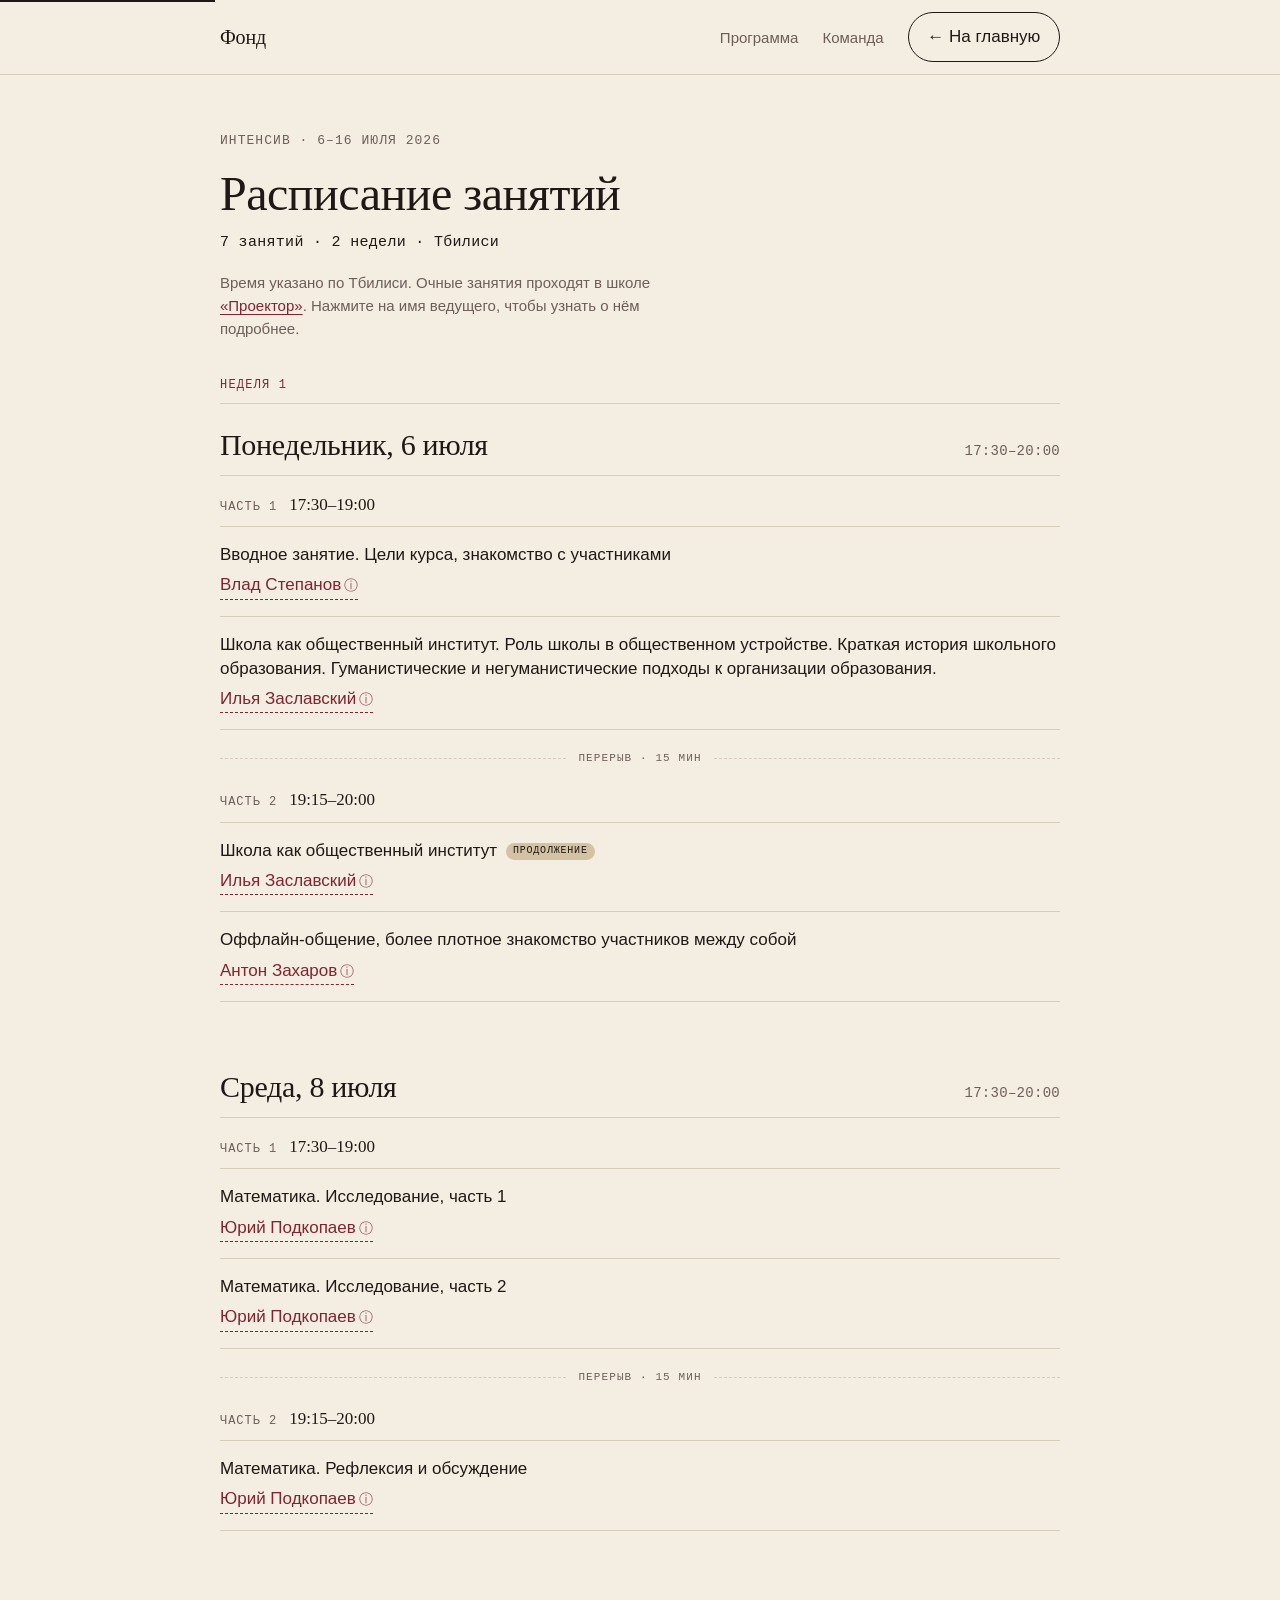
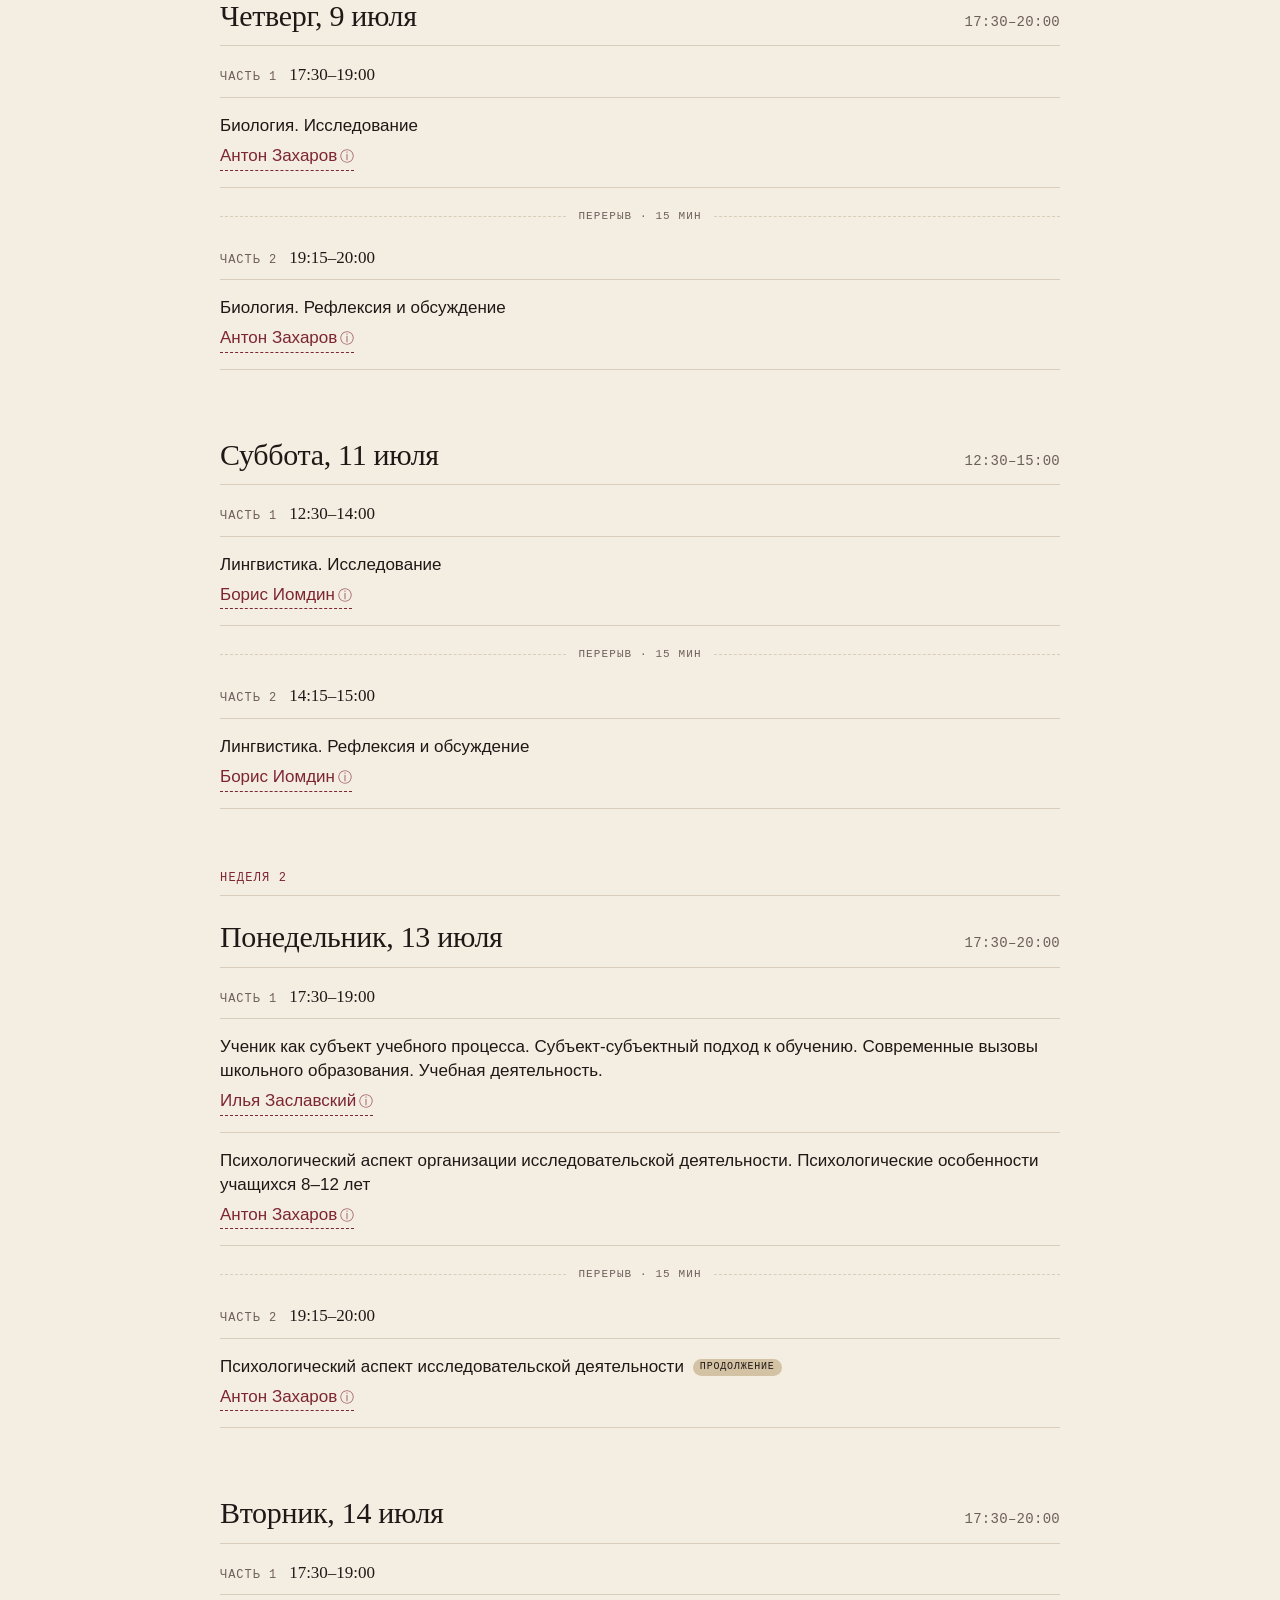
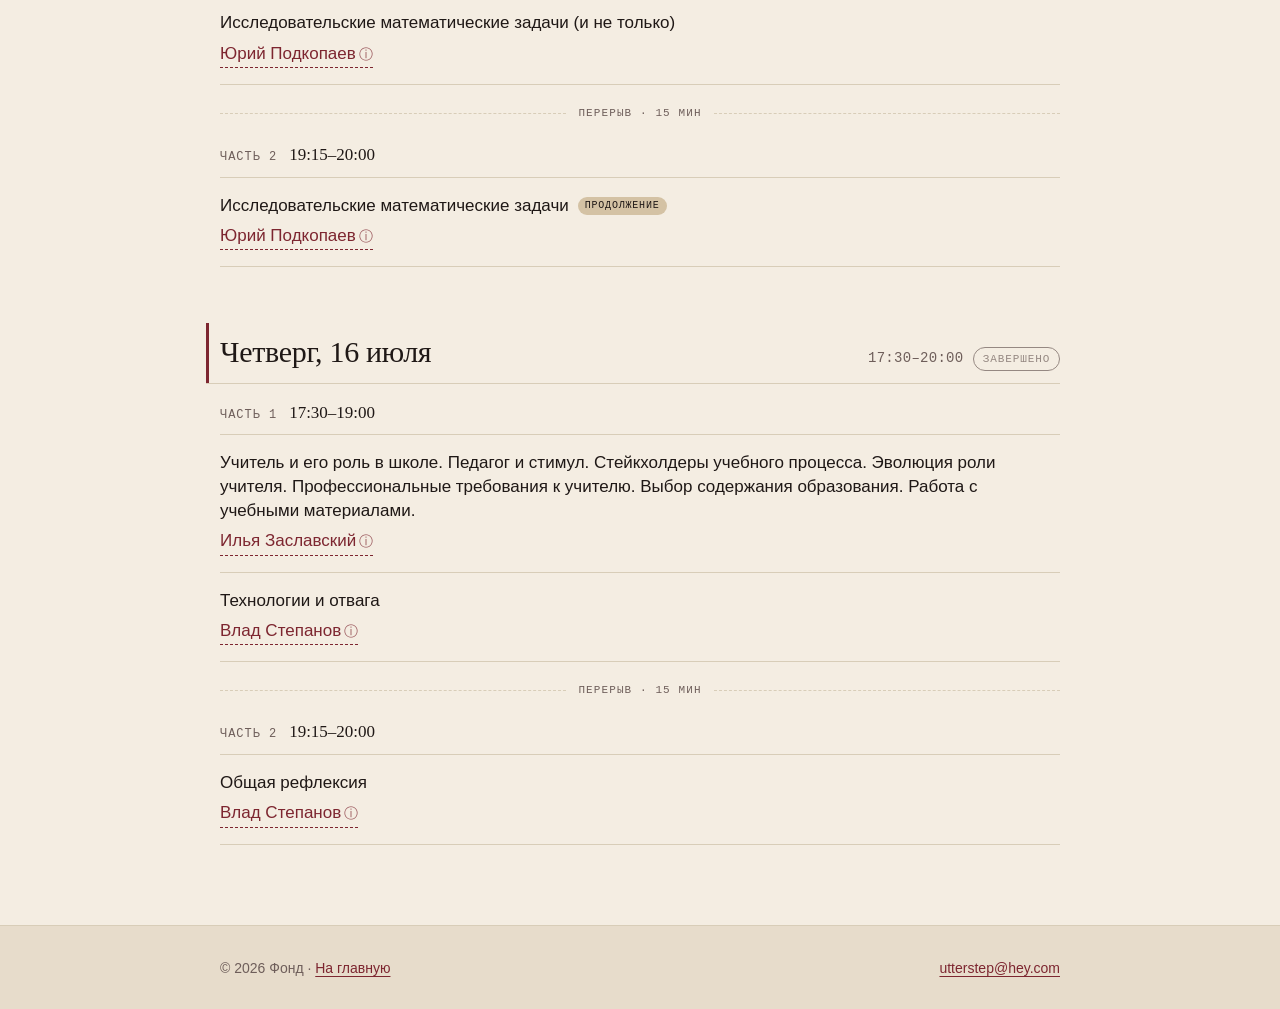
==== commit 109cc9f0: "Schedule: show the status badge only on the nearest/current day" ====
--- a/schedule/index.html
+++ b/schedule/index.html
@@ -568,23 +568,21 @@
       }
       if (!focus) focus = DAYS[DAYS.length - 1];
 
-      // Per-day status badges.
-      DAYS.forEach(function (dd) {
-        var sec = document.getElementById("day-" + dd.idx);
-        if (!sec) return;
-        var badge = sec.querySelector(".day__status");
-        if (!badge) return;
-        var label, cls;
-        if (dd.iso === today) { label = "Сегодня"; cls = "is-today"; }
-        else if (dd.iso < today) { label = "Завершено"; cls = "is-past"; }
-        else { label = "Скоро"; cls = "is-upcoming"; }
-        badge.textContent = label;
-        badge.className = "day__status " + cls;
-        badge.hidden = false;
-      });
-
+      // Mark the current day and show a status badge on it only.
       var cur = document.getElementById("day-" + focus.idx);
-      if (cur) cur.classList.add("is-current");
+      if (cur) {
+        cur.classList.add("is-current");
+        var badge = cur.querySelector(".day__status");
+        if (badge) {
+          var label, cls;
+          if (focus.iso === today) { label = "Сегодня"; cls = "is-today"; }
+          else if (focus.iso > today) { label = "Скоро"; cls = "is-upcoming"; }
+          else { label = "Завершено"; cls = "is-past"; }
+          badge.textContent = label;
+          badge.className = "day__status " + cls;
+          badge.hidden = false;
+        }
+      }
 
       // Match the sticky offset to the real header height.
       var sh = document.querySelector(".site-header");
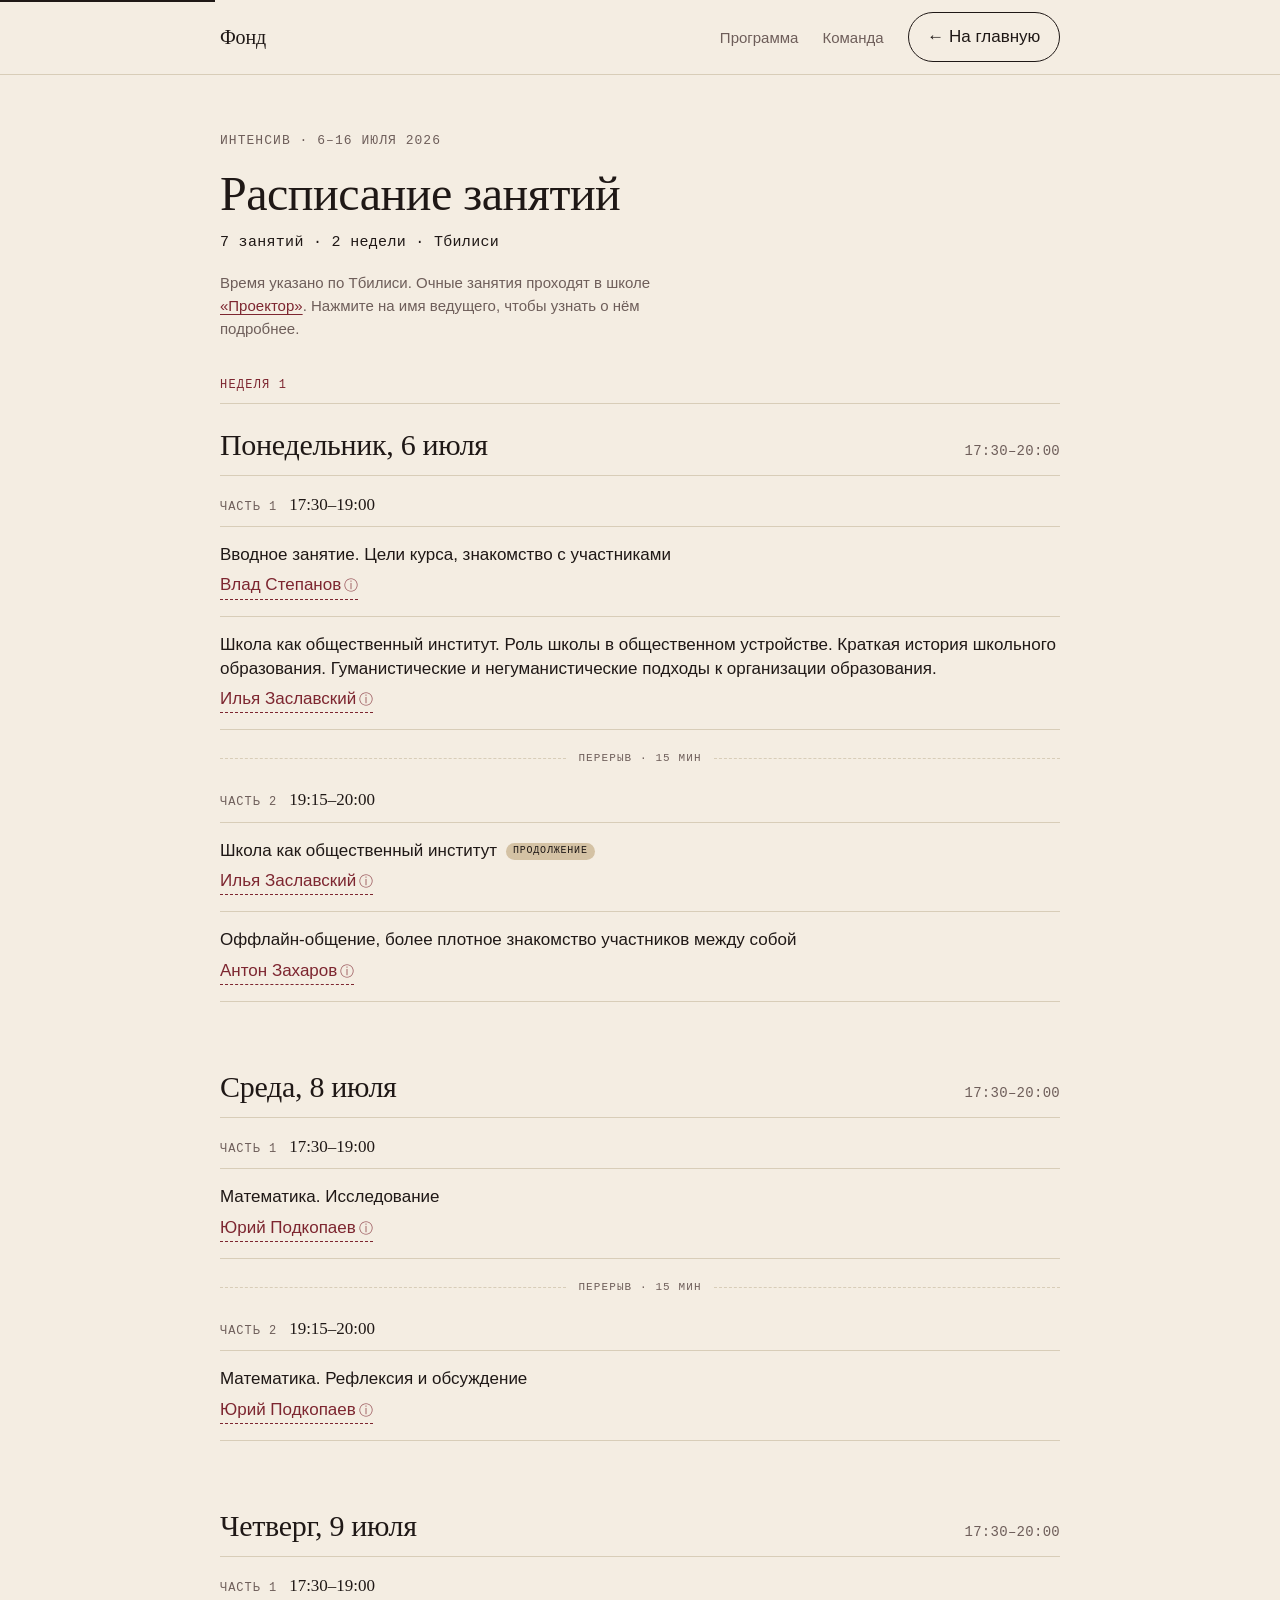
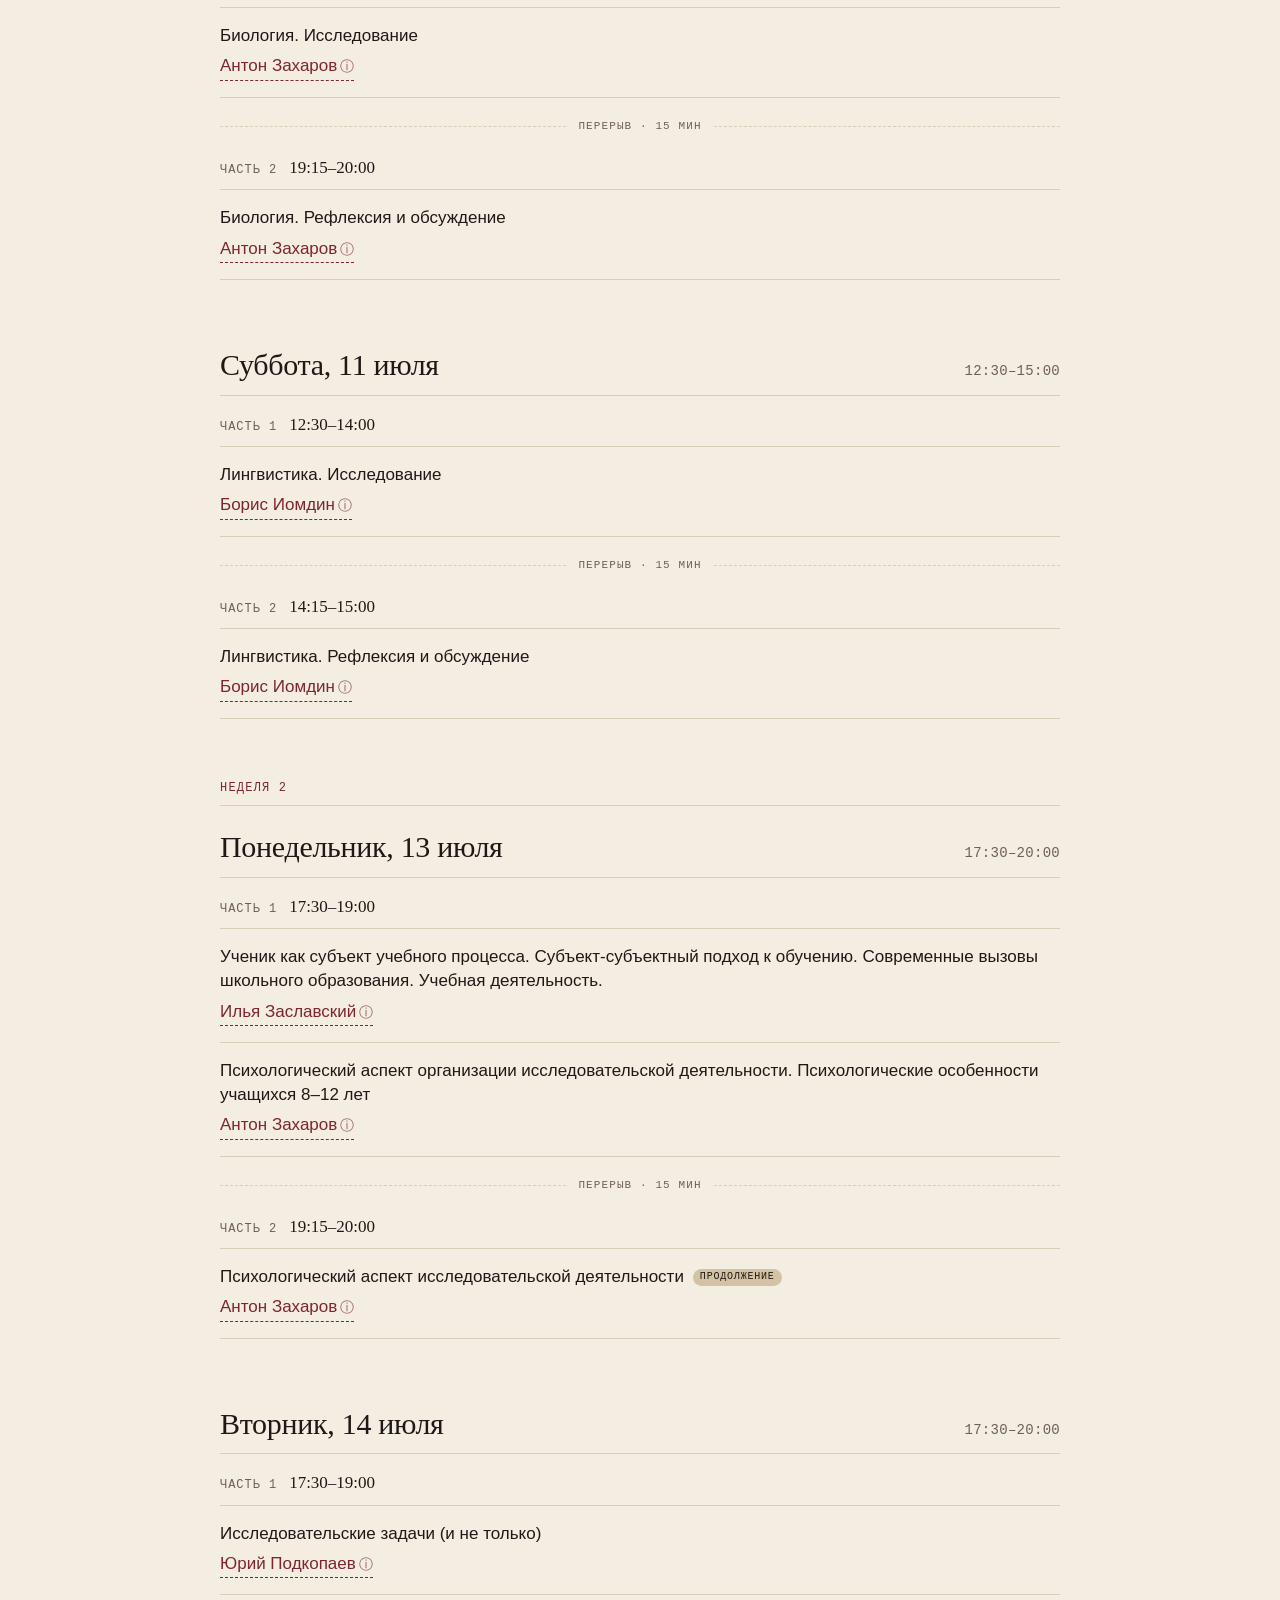
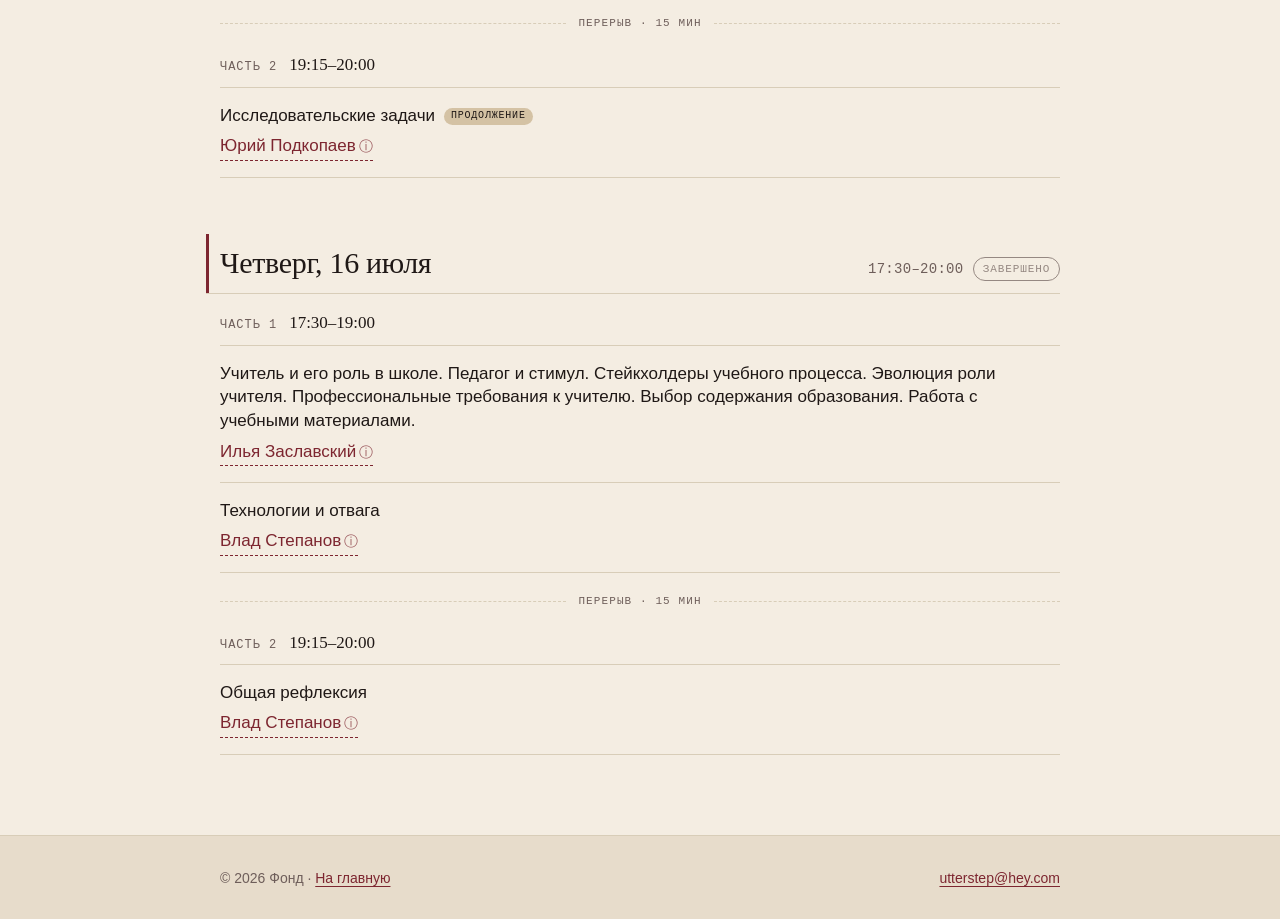
==== commit 712567f9: "Schedule: merge Математика. Исследование into one item; shorten to «Исследовательские задачи»" ====
--- a/schedule/index.html
+++ b/schedule/index.html
@@ -344,11 +344,7 @@
           <p class="pair__head"><span class="pair__label">Часть 1</span><span class="pair__time">17:30–19:00</span></p>
           <ul class="sessions">
             <li class="session">
-              <p class="session__title">Математика. Исследование, часть 1</p>
-              <p class="session__by"><button class="speaker" type="button" popovertarget="spk-yura" aria-label="Подробнее: Юрий Подкопаев">Юрий Подкопаев</button></p>
-            </li>
-            <li class="session">
-              <p class="session__title">Математика. Исследование, часть 2</p>
+              <p class="session__title">Математика. Исследование</p>
               <p class="session__by"><button class="speaker" type="button" popovertarget="spk-yura" aria-label="Подробнее: Юрий Подкопаев">Юрий Подкопаев</button></p>
             </li>
           </ul>
@@ -453,7 +449,7 @@
           <p class="pair__head"><span class="pair__label">Часть 1</span><span class="pair__time">17:30–19:00</span></p>
           <ul class="sessions">
             <li class="session">
-              <p class="session__title">Исследовательские математические задачи (и не только)</p>
+              <p class="session__title">Исследовательские задачи (и не только)</p>
               <p class="session__by"><button class="speaker" type="button" popovertarget="spk-yura" aria-label="Подробнее: Юрий Подкопаев">Юрий Подкопаев</button></p>
             </li>
           </ul>
@@ -463,7 +459,7 @@
           <p class="pair__head"><span class="pair__label">Часть 2</span><span class="pair__time">19:15–20:00</span></p>
           <ul class="sessions">
             <li class="session">
-              <p class="session__title">Исследовательские математические задачи <span class="tag tag--cont">продолжение</span></p>
+              <p class="session__title">Исследовательские задачи <span class="tag tag--cont">продолжение</span></p>
               <p class="session__by"><button class="speaker" type="button" popovertarget="spk-yura" aria-label="Подробнее: Юрий Подкопаев">Юрий Подкопаев</button></p>
             </li>
           </ul>
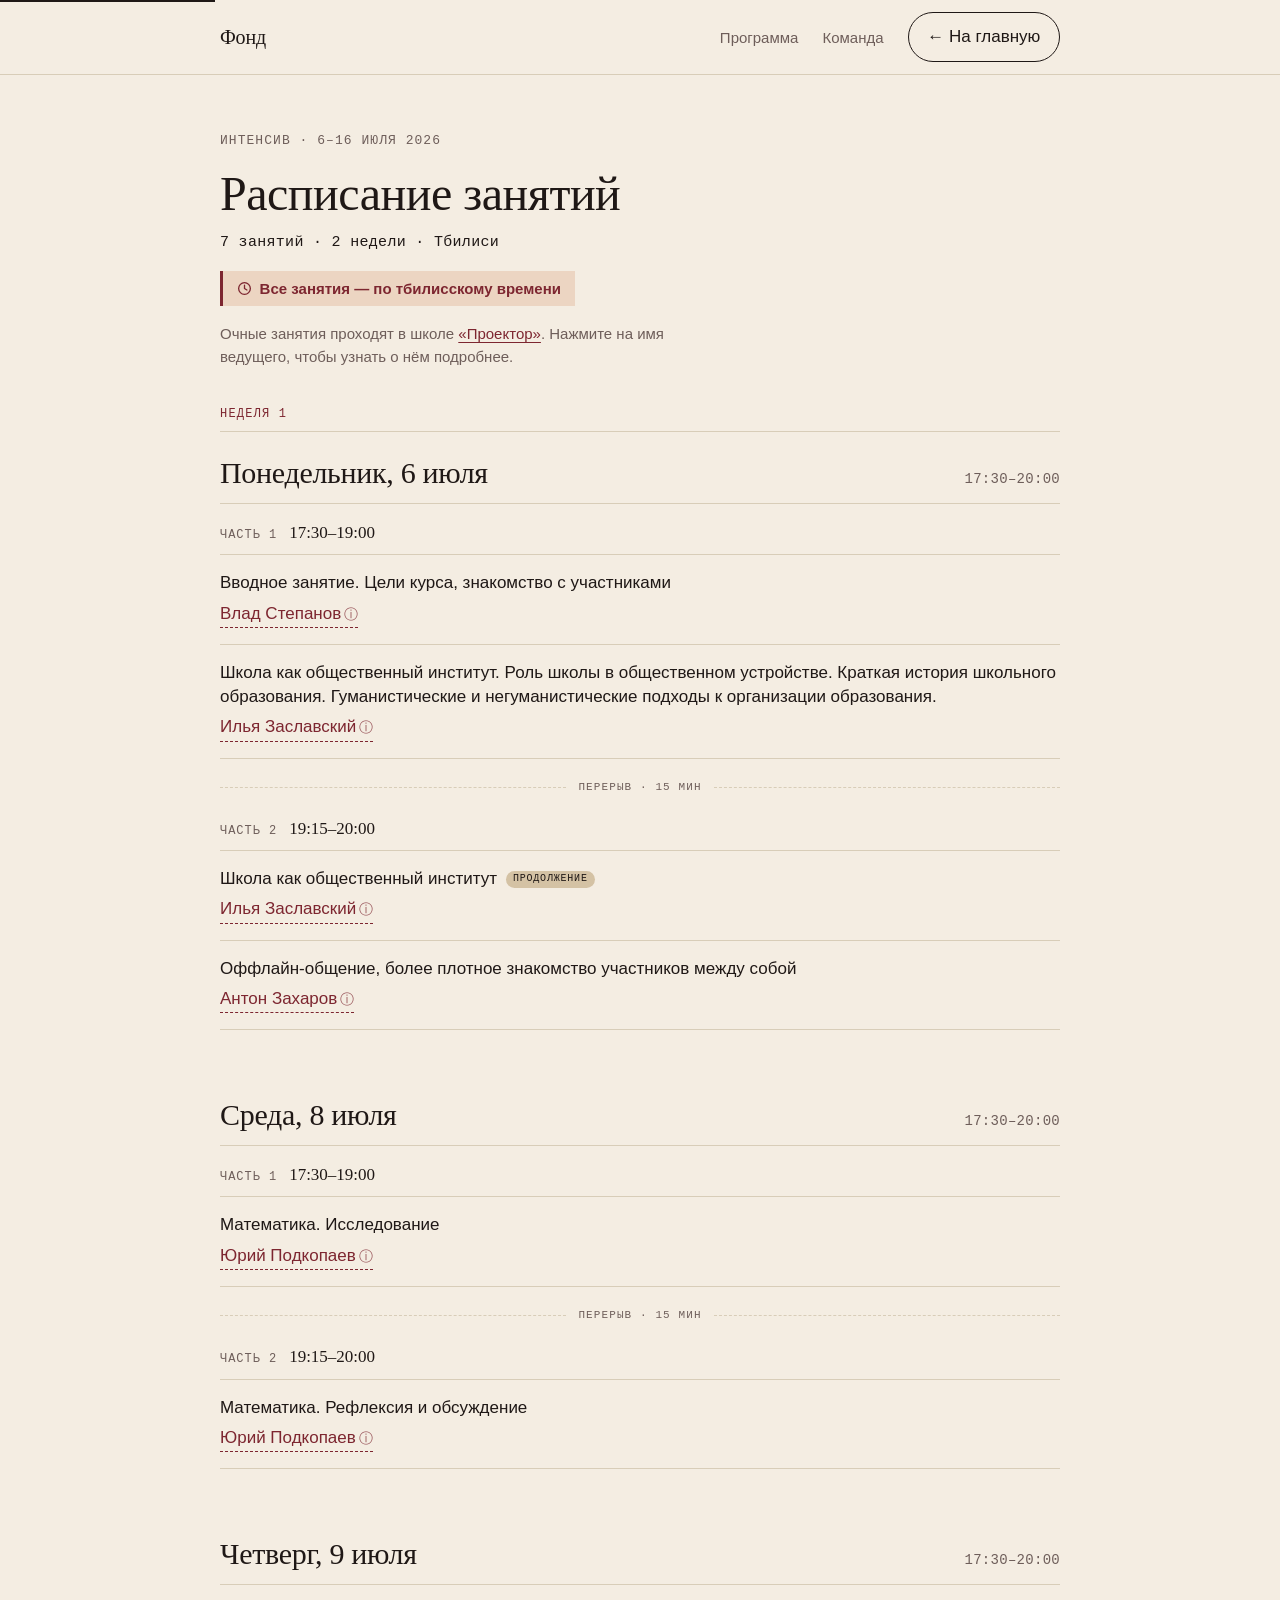
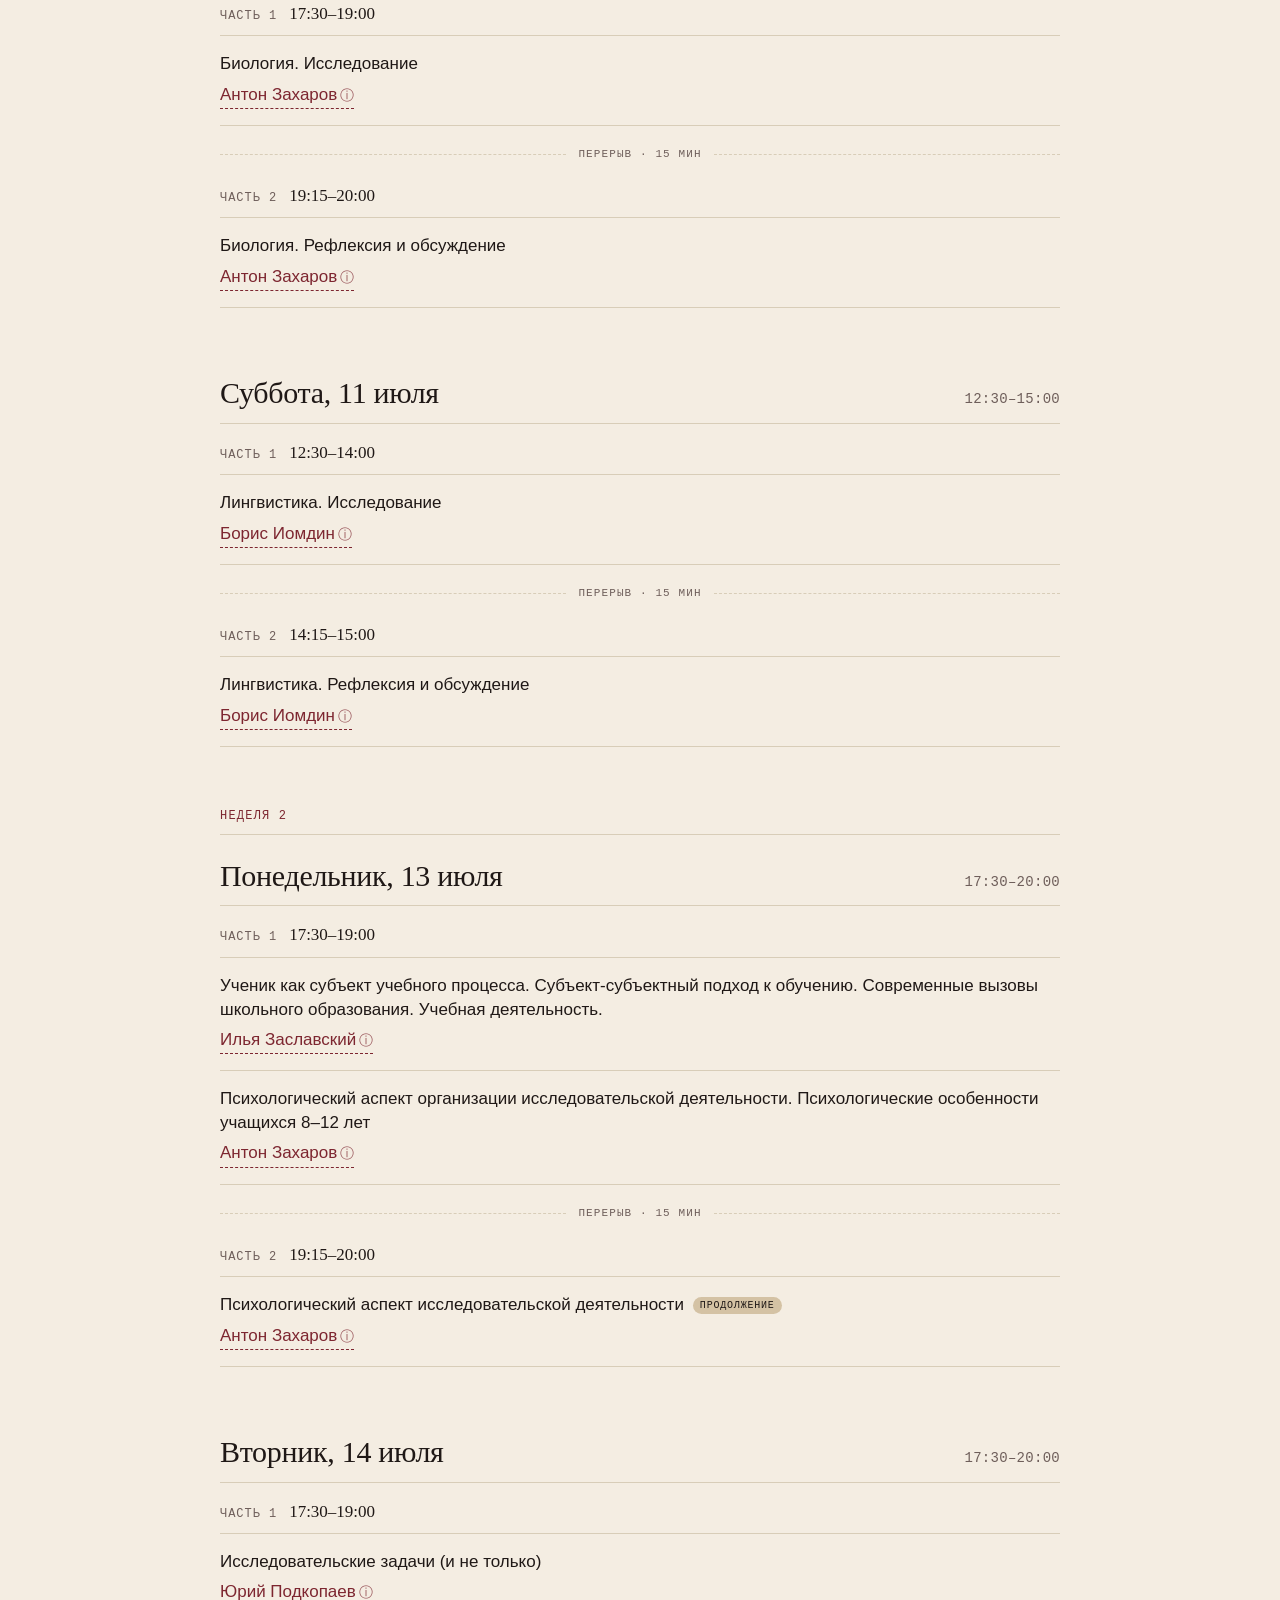
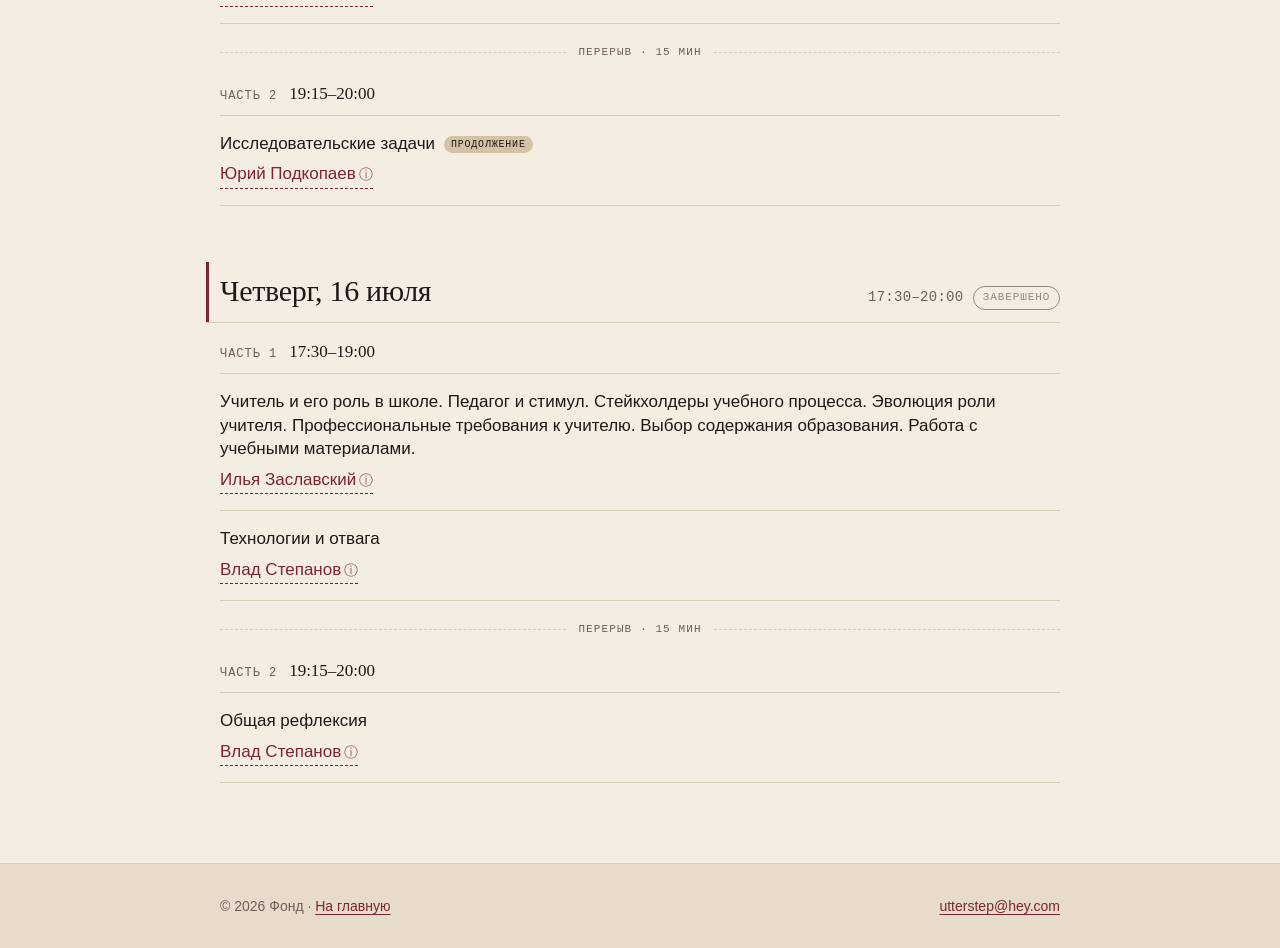
==== commit 15ed9f3d: "Schedule: surface the Tbilisi-timezone note as an accent callout" ====
--- a/schedule/index.html
+++ b/schedule/index.html
@@ -37,6 +37,20 @@
       line-height: 1.55;
       margin: 0;
     }
+    .tz-note {
+      display: inline-flex;
+      align-items: center;
+      gap: 0.5rem;
+      margin: 0 0 1rem;
+      padding: 0.5rem 0.85rem;
+      background: var(--accent-soft);
+      border-left: 3px solid var(--accent);
+      color: var(--accent);
+      font-weight: 600;
+      font-size: 0.9375rem;
+      line-height: 1.3;
+    }
+    .tz-note__icon { flex: none; }
 
     .schedule { padding-bottom: clamp(3rem, 8vw, 5rem); }
 
@@ -293,8 +307,12 @@
         <p class="section-label">Интенсив · 6–16 июля 2026</p>
         <h1 class="sched-hero__title" id="sched-title">Расписание занятий</h1>
         <p class="sched-hero__sub">7 занятий · 2 недели · Тбилиси</p>
+        <p class="tz-note">
+          <svg class="tz-note__icon" viewBox="0 0 16 16" width="15" height="15" aria-hidden="true" fill="none" stroke="currentColor" stroke-width="1.4" stroke-linecap="round" stroke-linejoin="round"><circle cx="8" cy="8" r="6.25"/><path d="M8 4.4V8l2.6 1.6"/></svg>
+          Все занятия — по&nbsp;тбилисскому времени
+        </p>
         <p class="sched-hero__note">
-          Время указано по&nbsp;Тбилиси. Очные занятия проходят в&nbsp;школе
+          Очные занятия проходят в&nbsp;школе
           <a class="link" href="https://maps.app.goo.gl/hXuxNuRaT9cfJFYAA" target="_blank" rel="noopener">«Проектор»</a>.
           Нажмите на&nbsp;имя ведущего, чтобы узнать о&nbsp;нём подробнее.
         </p>
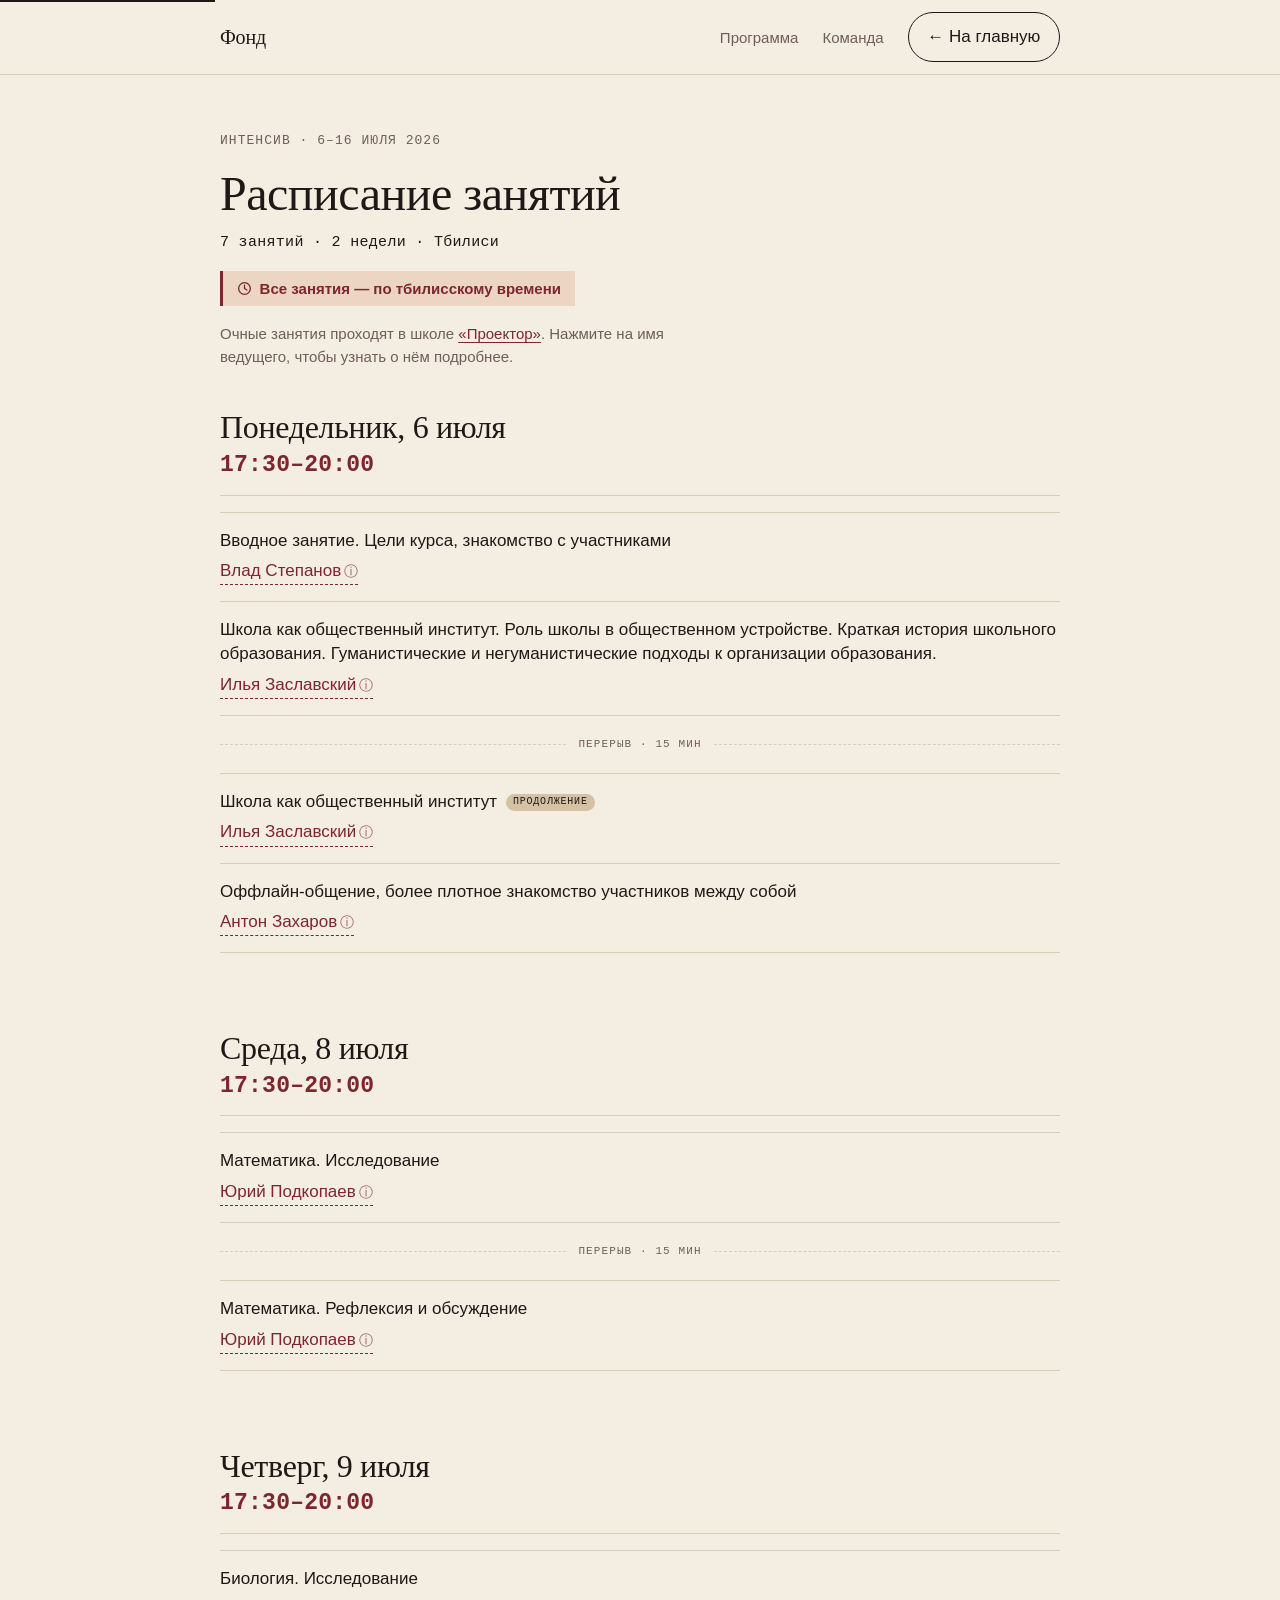
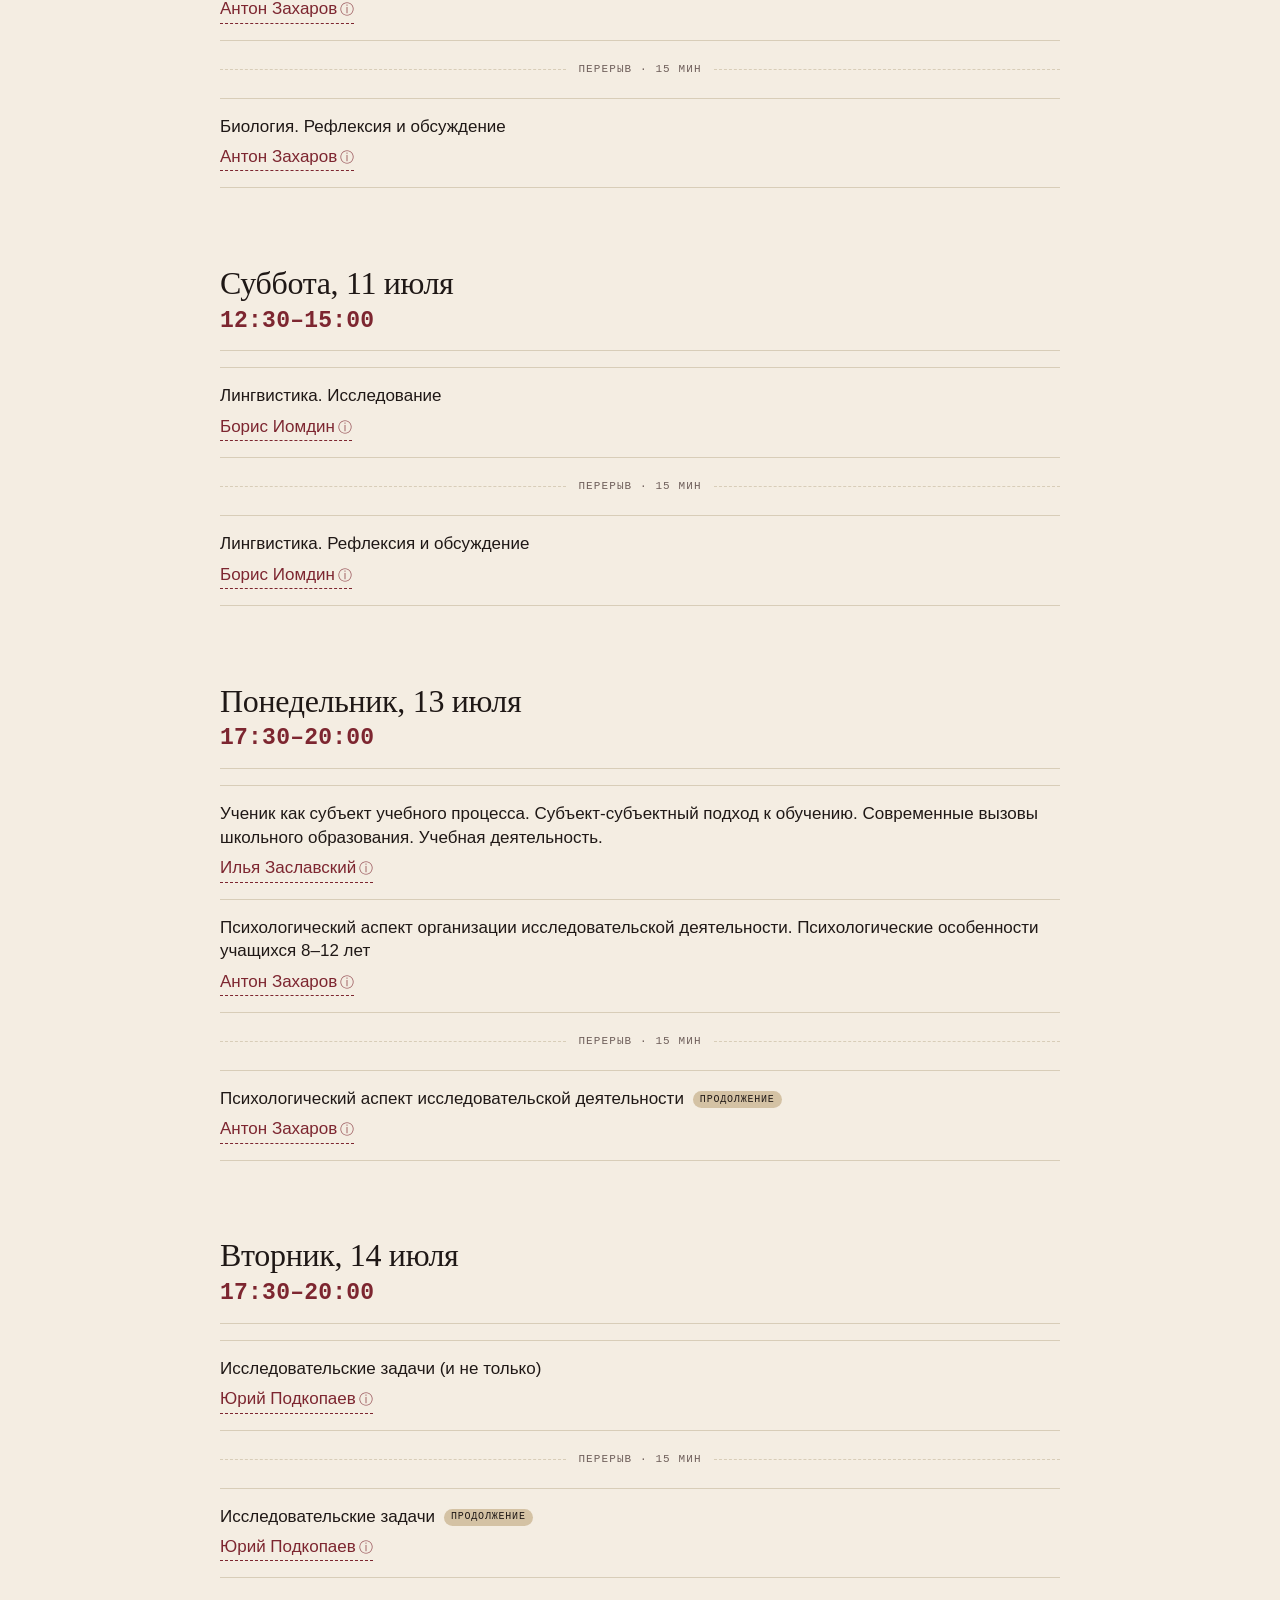
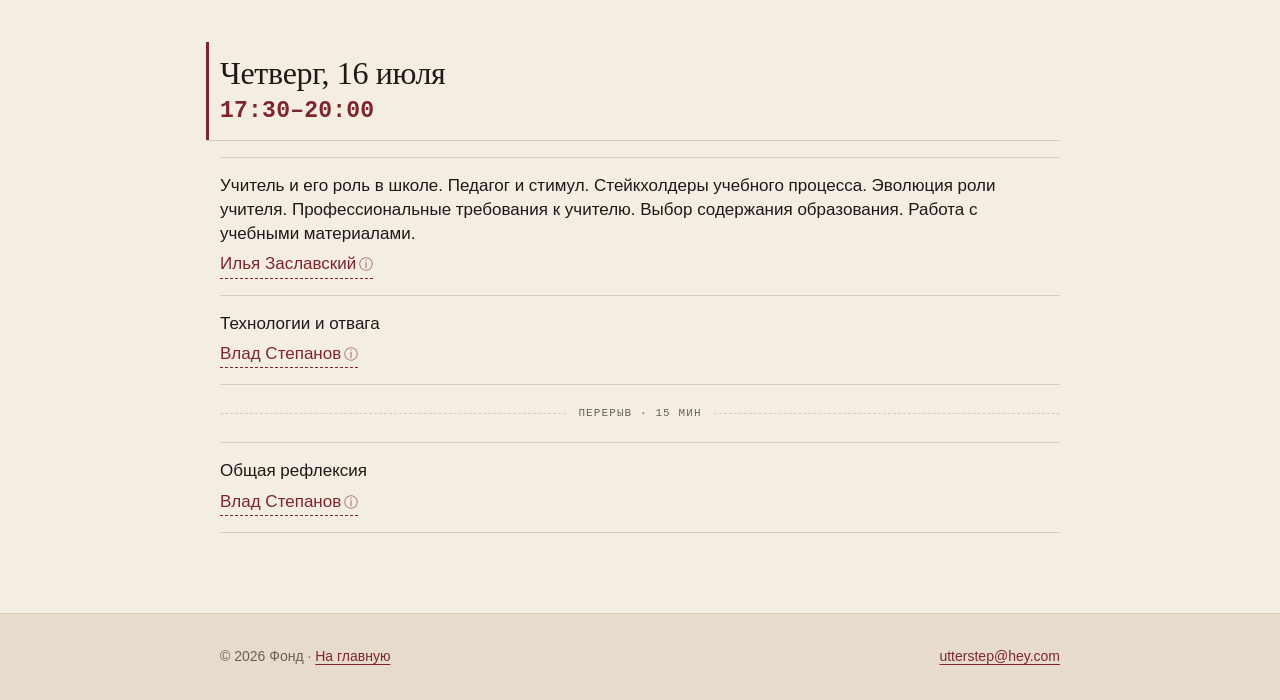
==== commit 8f80ec1c: "Schedule: declutter and clarify hierarchy Drop the «Скоро» badge, «Неделя» labels and «Часть 1/2» su" ====
--- a/schedule/index.html
+++ b/schedule/index.html
@@ -54,25 +54,12 @@
 
     .schedule { padding-bottom: clamp(3rem, 8vw, 5rem); }
 
-    /* Week separator */
-    .week-label {
-      font-family: var(--font-mono);
-      font-size: 0.75rem;
-      text-transform: uppercase;
-      letter-spacing: 0.1em;
-      color: var(--accent);
-      margin: 2rem 0 0.75rem;
-      padding-bottom: 0.5rem;
-      border-bottom: 1px solid var(--rule);
-    }
-    .week-label:first-child { margin-top: 0.5rem; }
-
     /* All days are visible; each day's header sticks while its day is in view */
     .day {
       display: block;
       scroll-margin-top: var(--site-h);
-      padding-bottom: 1.75rem;
-      margin-bottom: 1.75rem;
+      padding-bottom: 2rem;
+      margin-bottom: 2rem;
     }
     .day:last-child { margin-bottom: 0; padding-bottom: 0; }
 
@@ -80,14 +67,9 @@
       position: sticky;
       top: var(--site-h);
       z-index: 5;
-      display: flex;
-      align-items: baseline;
-      justify-content: space-between;
-      flex-wrap: wrap;
-      gap: 0.25rem 1rem;
-      padding: 0.75rem 0;
+      background: var(--bg);
+      padding: 0.85rem 0 0.7rem;
       margin-bottom: 1rem;
-      background: var(--bg);
       border-bottom: 1px solid var(--rule);
     }
     .day.is-current .day__head {
@@ -96,57 +78,22 @@
       margin-left: -0.85rem;
     }
     .day__title {
-      font-size: clamp(1.375rem, 1.15rem + 1.1vw, 1.875rem);
-      line-height: 1.15;
+      font-family: var(--font-serif);
+      font-size: clamp(1.5rem, 1.2rem + 1.4vw, 2rem);
+      font-weight: 500;
+      line-height: 1.1;
+      margin: 0 0 0.15rem;
+    }
+    .day__time {
+      font-family: var(--font-mono);
+      font-size: clamp(1.125rem, 1rem + 0.7vw, 1.4375rem);
+      font-weight: 700;
+      letter-spacing: 0.01em;
+      color: var(--accent);
       margin: 0;
     }
-    .day__meta {
-      display: flex;
-      align-items: center;
-      gap: 0.6rem;
-      margin: 0;
-    }
-    .day__window {
-      font-family: var(--font-mono);
-      font-size: 0.875rem;
-      letter-spacing: 0.02em;
-      color: var(--ink-muted);
-    }
-    .day__status {
-      font-family: var(--font-mono);
-      font-size: 0.6875rem;
-      text-transform: uppercase;
-      letter-spacing: 0.08em;
-      padding: 0.15rem 0.55rem;
-      border-radius: 999px;
-      border: 1px solid currentColor;
-      white-space: nowrap;
-    }
-    .day__status.is-today { color: var(--accent); background: var(--accent-soft); border-color: transparent; }
-    .day__status.is-upcoming { color: var(--accent); }
-    .day__status.is-past { color: var(--ink-muted); opacity: 0.7; }
-
-    /* Pairs + sessions */
-    .pair { margin: 0; }
-    .pair__head {
-      display: flex;
-      align-items: baseline;
-      gap: 0.75rem;
-      margin: 0 0 0.5rem;
-    }
-    .pair__label {
-      font-family: var(--font-mono);
-      font-size: 0.75rem;
-      text-transform: uppercase;
-      letter-spacing: 0.08em;
-      color: var(--ink-muted);
-    }
-    .pair__time {
-      font-family: var(--font-serif);
-      font-size: 1.0625rem;
-      font-weight: 500;
-      color: var(--ink);
-    }
+
+    /* Sessions */
     .sessions {
       list-style: none;
       margin: 0;
@@ -281,7 +228,6 @@
     }
 
     @media (max-width: 480px) {
-      .day__head { flex-direction: column; align-items: flex-start; gap: 0.35rem; }
       .session__title { font-size: 1rem; }
     }
   </style>
@@ -319,14 +265,11 @@
       </section>
 
       <div class="schedule">
-      <p class="week-label">Неделя 1</p>
-      <section class="day" id="day-0" data-iso="2026-07-06" aria-labelledby="day-0-title">
-        <header class="day__head">
-          <h2 class="day__title" id="day-0-title">Понедельник, 6 июля</h2>
-          <p class="day__meta"><span class="day__window">17:30–20:00</span><span class="day__status" hidden></span></p>
-        </header>
-        <div class="pair">
-          <p class="pair__head"><span class="pair__label">Часть 1</span><span class="pair__time">17:30–19:00</span></p>
+        <section class="day" id="day-0" data-iso="2026-07-06" aria-labelledby="day-0-title">
+          <header class="day__head">
+            <h2 class="day__title" id="day-0-title">Понедельник, 6 июля</h2>
+            <p class="day__time">17:30–20:00</p>
+          </header>
           <ul class="sessions">
             <li class="session">
               <p class="session__title">Вводное занятие. Цели курса, знакомство с участниками</p>
@@ -337,10 +280,7 @@
               <p class="session__by"><button class="speaker" type="button" popovertarget="spk-ilya" aria-label="Подробнее: Илья Заславский">Илья Заславский</button></p>
             </li>
           </ul>
-        </div>
-        <p class="pair-break"><span>Перерыв · 15 мин</span></p>
-        <div class="pair">
-          <p class="pair__head"><span class="pair__label">Часть 2</span><span class="pair__time">19:15–20:00</span></p>
+          <p class="pair-break"><span>Перерыв · 15 мин</span></p>
           <ul class="sessions">
             <li class="session">
               <p class="session__title">Школа как общественный институт <span class="tag tag--cont">продолжение</span></p>
@@ -351,91 +291,69 @@
               <p class="session__by"><button class="speaker" type="button" popovertarget="spk-anton" aria-label="Подробнее: Антон Захаров">Антон Захаров</button></p>
             </li>
           </ul>
-        </div>
-      </section>
-      <section class="day" id="day-1" data-iso="2026-07-08" aria-labelledby="day-1-title">
-        <header class="day__head">
-          <h2 class="day__title" id="day-1-title">Среда, 8 июля</h2>
-          <p class="day__meta"><span class="day__window">17:30–20:00</span><span class="day__status" hidden></span></p>
-        </header>
-        <div class="pair">
-          <p class="pair__head"><span class="pair__label">Часть 1</span><span class="pair__time">17:30–19:00</span></p>
+        </section>
+        <section class="day" id="day-1" data-iso="2026-07-08" aria-labelledby="day-1-title">
+          <header class="day__head">
+            <h2 class="day__title" id="day-1-title">Среда, 8 июля</h2>
+            <p class="day__time">17:30–20:00</p>
+          </header>
           <ul class="sessions">
             <li class="session">
               <p class="session__title">Математика. Исследование</p>
               <p class="session__by"><button class="speaker" type="button" popovertarget="spk-yura" aria-label="Подробнее: Юрий Подкопаев">Юрий Подкопаев</button></p>
             </li>
           </ul>
-        </div>
-        <p class="pair-break"><span>Перерыв · 15 мин</span></p>
-        <div class="pair">
-          <p class="pair__head"><span class="pair__label">Часть 2</span><span class="pair__time">19:15–20:00</span></p>
+          <p class="pair-break"><span>Перерыв · 15 мин</span></p>
           <ul class="sessions">
             <li class="session">
               <p class="session__title">Математика. Рефлексия и обсуждение</p>
               <p class="session__by"><button class="speaker" type="button" popovertarget="spk-yura" aria-label="Подробнее: Юрий Подкопаев">Юрий Подкопаев</button></p>
             </li>
           </ul>
-        </div>
-      </section>
-      <section class="day" id="day-2" data-iso="2026-07-09" aria-labelledby="day-2-title">
-        <header class="day__head">
-          <h2 class="day__title" id="day-2-title">Четверг, 9 июля</h2>
-          <p class="day__meta"><span class="day__window">17:30–20:00</span><span class="day__status" hidden></span></p>
-        </header>
-        <div class="pair">
-          <p class="pair__head"><span class="pair__label">Часть 1</span><span class="pair__time">17:30–19:00</span></p>
+        </section>
+        <section class="day" id="day-2" data-iso="2026-07-09" aria-labelledby="day-2-title">
+          <header class="day__head">
+            <h2 class="day__title" id="day-2-title">Четверг, 9 июля</h2>
+            <p class="day__time">17:30–20:00</p>
+          </header>
           <ul class="sessions">
             <li class="session">
               <p class="session__title">Биология. Исследование</p>
               <p class="session__by"><button class="speaker" type="button" popovertarget="spk-anton" aria-label="Подробнее: Антон Захаров">Антон Захаров</button></p>
             </li>
           </ul>
-        </div>
-        <p class="pair-break"><span>Перерыв · 15 мин</span></p>
-        <div class="pair">
-          <p class="pair__head"><span class="pair__label">Часть 2</span><span class="pair__time">19:15–20:00</span></p>
+          <p class="pair-break"><span>Перерыв · 15 мин</span></p>
           <ul class="sessions">
             <li class="session">
               <p class="session__title">Биология. Рефлексия и обсуждение</p>
               <p class="session__by"><button class="speaker" type="button" popovertarget="spk-anton" aria-label="Подробнее: Антон Захаров">Антон Захаров</button></p>
             </li>
           </ul>
-        </div>
-      </section>
-      <section class="day" id="day-3" data-iso="2026-07-11" aria-labelledby="day-3-title">
-        <header class="day__head">
-          <h2 class="day__title" id="day-3-title">Суббота, 11 июля</h2>
-          <p class="day__meta"><span class="day__window">12:30–15:00</span><span class="day__status" hidden></span></p>
-        </header>
-        <div class="pair">
-          <p class="pair__head"><span class="pair__label">Часть 1</span><span class="pair__time">12:30–14:00</span></p>
+        </section>
+        <section class="day" id="day-3" data-iso="2026-07-11" aria-labelledby="day-3-title">
+          <header class="day__head">
+            <h2 class="day__title" id="day-3-title">Суббота, 11 июля</h2>
+            <p class="day__time">12:30–15:00</p>
+          </header>
           <ul class="sessions">
             <li class="session">
               <p class="session__title">Лингвистика. Исследование</p>
               <p class="session__by"><button class="speaker" type="button" popovertarget="spk-boris" aria-label="Подробнее: Борис Иомдин">Борис Иомдин</button></p>
             </li>
           </ul>
-        </div>
-        <p class="pair-break"><span>Перерыв · 15 мин</span></p>
-        <div class="pair">
-          <p class="pair__head"><span class="pair__label">Часть 2</span><span class="pair__time">14:15–15:00</span></p>
+          <p class="pair-break"><span>Перерыв · 15 мин</span></p>
           <ul class="sessions">
             <li class="session">
               <p class="session__title">Лингвистика. Рефлексия и обсуждение</p>
               <p class="session__by"><button class="speaker" type="button" popovertarget="spk-boris" aria-label="Подробнее: Борис Иомдин">Борис Иомдин</button></p>
             </li>
           </ul>
-        </div>
-      </section>
-      <p class="week-label">Неделя 2</p>
-      <section class="day" id="day-4" data-iso="2026-07-13" aria-labelledby="day-4-title">
-        <header class="day__head">
-          <h2 class="day__title" id="day-4-title">Понедельник, 13 июля</h2>
-          <p class="day__meta"><span class="day__window">17:30–20:00</span><span class="day__status" hidden></span></p>
-        </header>
-        <div class="pair">
-          <p class="pair__head"><span class="pair__label">Часть 1</span><span class="pair__time">17:30–19:00</span></p>
+        </section>
+        <section class="day" id="day-4" data-iso="2026-07-13" aria-labelledby="day-4-title">
+          <header class="day__head">
+            <h2 class="day__title" id="day-4-title">Понедельник, 13 июля</h2>
+            <p class="day__time">17:30–20:00</p>
+          </header>
           <ul class="sessions">
             <li class="session">
               <p class="session__title">Ученик как субъект учебного процесса. Субъект-субъектный подход к обучению. Современные вызовы школьного образования. Учебная деятельность.</p>
@@ -446,50 +364,38 @@
               <p class="session__by"><button class="speaker" type="button" popovertarget="spk-anton" aria-label="Подробнее: Антон Захаров">Антон Захаров</button></p>
             </li>
           </ul>
-        </div>
-        <p class="pair-break"><span>Перерыв · 15 мин</span></p>
-        <div class="pair">
-          <p class="pair__head"><span class="pair__label">Часть 2</span><span class="pair__time">19:15–20:00</span></p>
+          <p class="pair-break"><span>Перерыв · 15 мин</span></p>
           <ul class="sessions">
             <li class="session">
               <p class="session__title">Психологический аспект исследовательской деятельности <span class="tag tag--cont">продолжение</span></p>
               <p class="session__by"><button class="speaker" type="button" popovertarget="spk-anton" aria-label="Подробнее: Антон Захаров">Антон Захаров</button></p>
             </li>
           </ul>
-        </div>
-      </section>
-      <section class="day" id="day-5" data-iso="2026-07-14" aria-labelledby="day-5-title">
-        <header class="day__head">
-          <h2 class="day__title" id="day-5-title">Вторник, 14 июля</h2>
-          <p class="day__meta"><span class="day__window">17:30–20:00</span><span class="day__status" hidden></span></p>
-        </header>
-        <div class="pair">
-          <p class="pair__head"><span class="pair__label">Часть 1</span><span class="pair__time">17:30–19:00</span></p>
+        </section>
+        <section class="day" id="day-5" data-iso="2026-07-14" aria-labelledby="day-5-title">
+          <header class="day__head">
+            <h2 class="day__title" id="day-5-title">Вторник, 14 июля</h2>
+            <p class="day__time">17:30–20:00</p>
+          </header>
           <ul class="sessions">
             <li class="session">
               <p class="session__title">Исследовательские задачи (и не только)</p>
               <p class="session__by"><button class="speaker" type="button" popovertarget="spk-yura" aria-label="Подробнее: Юрий Подкопаев">Юрий Подкопаев</button></p>
             </li>
           </ul>
-        </div>
-        <p class="pair-break"><span>Перерыв · 15 мин</span></p>
-        <div class="pair">
-          <p class="pair__head"><span class="pair__label">Часть 2</span><span class="pair__time">19:15–20:00</span></p>
+          <p class="pair-break"><span>Перерыв · 15 мин</span></p>
           <ul class="sessions">
             <li class="session">
               <p class="session__title">Исследовательские задачи <span class="tag tag--cont">продолжение</span></p>
               <p class="session__by"><button class="speaker" type="button" popovertarget="spk-yura" aria-label="Подробнее: Юрий Подкопаев">Юрий Подкопаев</button></p>
             </li>
           </ul>
-        </div>
-      </section>
-      <section class="day" id="day-6" data-iso="2026-07-16" aria-labelledby="day-6-title">
-        <header class="day__head">
-          <h2 class="day__title" id="day-6-title">Четверг, 16 июля</h2>
-          <p class="day__meta"><span class="day__window">17:30–20:00</span><span class="day__status" hidden></span></p>
-        </header>
-        <div class="pair">
-          <p class="pair__head"><span class="pair__label">Часть 1</span><span class="pair__time">17:30–19:00</span></p>
+        </section>
+        <section class="day" id="day-6" data-iso="2026-07-16" aria-labelledby="day-6-title">
+          <header class="day__head">
+            <h2 class="day__title" id="day-6-title">Четверг, 16 июля</h2>
+            <p class="day__time">17:30–20:00</p>
+          </header>
           <ul class="sessions">
             <li class="session">
               <p class="session__title">Учитель и его роль в школе. Педагог и стимул. Стейкхолдеры учебного процесса. Эволюция роли учителя. Профессиональные требования к учителю. Выбор содержания образования. Работа с учебными материалами.</p>
@@ -500,18 +406,14 @@
               <p class="session__by"><button class="speaker" type="button" popovertarget="spk-vlad" aria-label="Подробнее: Влад Степанов">Влад Степанов</button></p>
             </li>
           </ul>
-        </div>
-        <p class="pair-break"><span>Перерыв · 15 мин</span></p>
-        <div class="pair">
-          <p class="pair__head"><span class="pair__label">Часть 2</span><span class="pair__time">19:15–20:00</span></p>
+          <p class="pair-break"><span>Перерыв · 15 мин</span></p>
           <ul class="sessions">
             <li class="session">
               <p class="session__title">Общая рефлексия</p>
               <p class="session__by"><button class="speaker" type="button" popovertarget="spk-vlad" aria-label="Подробнее: Влад Степанов">Влад Степанов</button></p>
             </li>
           </ul>
-        </div>
-      </section>
+        </section>
       </div>
     </div>
   </main>
@@ -582,21 +484,9 @@
       }
       if (!focus) focus = DAYS[DAYS.length - 1];
 
-      // Mark the current day and show a status badge on it only.
+      // Highlight the current day.
       var cur = document.getElementById("day-" + focus.idx);
-      if (cur) {
-        cur.classList.add("is-current");
-        var badge = cur.querySelector(".day__status");
-        if (badge) {
-          var label, cls;
-          if (focus.iso === today) { label = "Сегодня"; cls = "is-today"; }
-          else if (focus.iso > today) { label = "Скоро"; cls = "is-upcoming"; }
-          else { label = "Завершено"; cls = "is-past"; }
-          badge.textContent = label;
-          badge.className = "day__status " + cls;
-          badge.hidden = false;
-        }
-      }
+      if (cur) cur.classList.add("is-current");
 
       // Match the sticky offset to the real header height.
       var sh = document.querySelector(".site-header");
